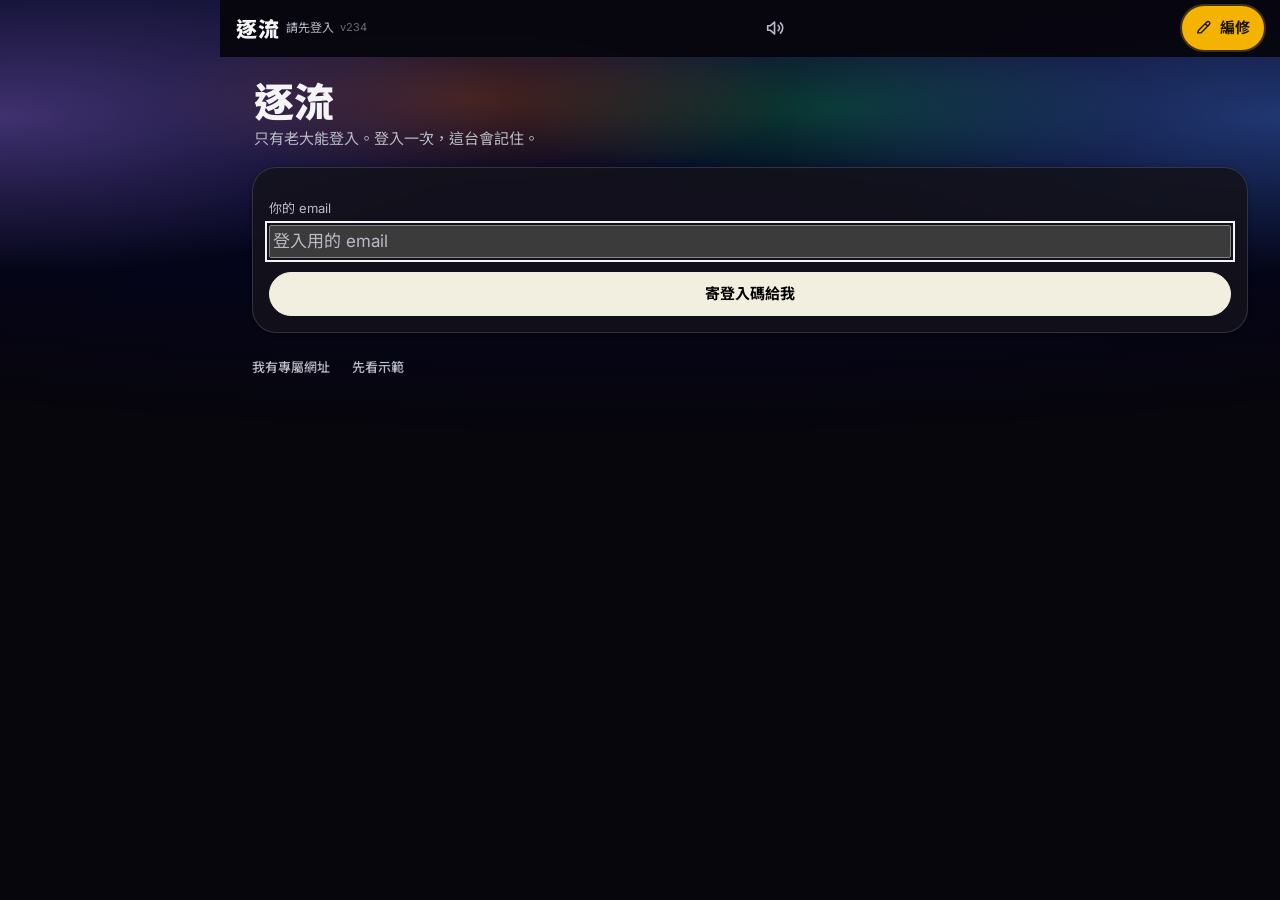
==== current/index.html @ e095ae23 "逐流 v234：「安排」鈕改成跟今日／明日切換同樣式（淡底、同高、時鐘圖示）" ====
<!doctype html>
<html lang="zh-Hant" data-layout="2" data-skin="6" data-tab="today">
<head>
<meta charset="utf-8">
<meta name="viewport" content="width=device-width, initial-scale=1, viewport-fit=cover">
<title>逐流 Current</title>
<meta name="description" content="老大的總控台：等你拍板的事、案子、機會、錢、生活">
<meta name="robots" content="noindex,nofollow">
<meta name="referrer" content="no-referrer">
<meta name="theme-color" content="#07060d">
<meta name="color-scheme" content="dark">
<meta name="apple-mobile-web-app-capable" content="yes">
<meta name="mobile-web-app-capable" content="yes">
<meta name="apple-mobile-web-app-title" content="逐流">
<meta name="apple-mobile-web-app-status-bar-style" content="black">
<script src="js/demo.js?v234"></script>
<link rel="manifest" href="manifest.webmanifest">
<link rel="icon" type="image/svg+xml" href="icons/icon.svg?v=20261124d">
<link rel="apple-touch-icon" href="icons/apple-touch-icon.png?v=20261124d">
<link rel="stylesheet" href="css/app.css?v234">
<link rel="preconnect" href="https://fonts.googleapis.com">
<link rel="preconnect" href="https://fonts.gstatic.com" crossorigin>
<link rel="stylesheet" id="fontlink" href="https://fonts.googleapis.com/css2?family=Barlow+Condensed:wght@800&family=Inter:wght@400;500;600&family=Noto+Sans+TC:wght@400;500;700;900&display=swap">
</head>
<body>
<div class="app" id="app">
  <div class="field" aria-hidden="true"><i></i></div>
  <header class="top" id="top">
    <div class="brand"><b>逐流</b><small id="stamp">讀取中</small></div>
    <button class="hav" id="hav" data-act="havtalk" data-id="daqi|" aria-label="跟大器說話"><span class="bm bf" data-b="daqi" aria-hidden="true"></span><span class="dot" hidden></span></button>
  </header>
  <div id="offline" class="offline" role="status" hidden><b aria-hidden="true">▲</b><span>離線中。</span></div>
  <main>
    <div id="view"></div>
    <section class="page" id="page" role="dialog" aria-modal="true" aria-label="詳情頁" hidden></section>
    <div class="scrim" id="scrim" data-act="close" hidden></div>
    <section class="sheet" id="sheet" role="dialog" aria-modal="true" aria-labelledby="sTitle" hidden></section>
    <div class="toast" id="toast" role="status" aria-live="polite"><span id="toastMsg"></span><button id="toastUndo" data-act="undo">復原</button></div>
    <div class="cscrim" id="cscrim" data-act="chatclose" hidden></div>
    <section class="chat" id="chat" role="dialog" aria-modal="true" aria-labelledby="cTitle" hidden></section>
    <button class="chead" id="chead" data-act="chathead" aria-label="跟大器說"></button>
  </main>
  <div class="dock" id="dock" hidden></div>
  <nav class="tabs" aria-label="主要分頁"><div class="tabs-in" id="tabs"></div></nav>
</div>

<script defer src="js/bot_face.js?v234"></script>
<script defer src="js/bot_voice.js?v234"></script>
<script defer src="js/app.js?v234"></script>
</body>
</html>
---- current/css/app.css ----
/* 逐流 Current v35 樣式：設計正本 逐流_App設計v3.html 的樣式原樣搬過來（含原型用的 .proto 樣式，正式版沒有那個元素，不影響），檔尾是 v35 補充。 */

/* 逐流 App 設計 v3：單檔原型。主角是版面 2 四個房間 × 外觀 6 暮光色塊（暮光＋遊樂色塊融合）；保留版面 1 與外觀 1、4 供對照，其餘 v2 樣式留著但不開放切換。孵化中資產，只做設計，不是正式程式。 */
*{box-sizing:border-box;margin:0}
:root{
  --zh:"Noto Sans TC","Microsoft JhengHei","Heiti TC",sans-serif;
  --zs:"Noto Serif TC","Songti TC","PMingLiU",serif;
  --e-std:cubic-bezier(.4,0,.2,1);--e-in:cubic-bezier(.16,1,.3,1);--e-out:cubic-bezier(.4,0,1,1);
  --tabh:64px;--dock:0px;--bw:1px;--blur:0px;
}
/* ========== 外觀 1 暮光（深色，光只在場景裡） ========== */
html[data-skin="1"]{color-scheme:dark;--bg:#000;--sf:rgba(15,15,16,.78);--sf2:#1c1c20;--solid:#0f0f10;--ink:#ecedf0;--ink2:#a3a6ad;--line:rgba(255,255,255,.13);--line2:rgba(255,255,255,.3);
  --pri:#fff;--pri-ink:#000;--urg:#ffb59e;--urg-bg:#4a2016;--urg-ink:#ffd2c4;--ok:#8fd9b0;--acc:#4da6ff;
  --band:#1d1830;--band-ink:#fff;--band-btn:#fff;--band-btn-ink:#000;--b2:#17171a;--b2-ink:#ecedf0;
  --r:24px;--rb:999px;--rs:8px;--shadow:0 1px 4px rgba(0,0,0,.25),0 4px 59px rgba(0,0,0,.1);--bar:rgba(0,0,0,.72);--blur:16px;
  --fb:"Inter",var(--zh);--fd:"Inter",var(--zh);--wd:600;--fn:"Inter",var(--zh);--ls:-.03em}
/* ========== 外觀 2 奶油紙（方角、細線、無陰影） ========== */
html[data-skin="2"]{color-scheme:light dark;--bg:#fffaec;--sf:#fffaec;--sf2:#fff3cc;--solid:#fffaec;--ink:#290a08;--ink2:#6b5850;--line:#d5ccc0;--line2:#290a08;
  --pri:#290a08;--pri-ink:#fffaec;--urg:#810c00;--urg-bg:#810c00;--urg-ink:#fffaec;--ok:#5a5403;--acc:#810c00;
  --band:#810c00;--band-ink:#fffaec;--band-btn:#fffaec;--band-btn-ink:#810c00;--b2:#6b6503;--b2-ink:#fffaec;
  --r:0px;--rb:0px;--rs:0px;--shadow:none;--bar:rgba(255,250,236,.94);
  --fb:"DM Sans",var(--zh);--fd:"EB Garamond",var(--zs);--wd:400;--fn:"EB Garamond",var(--zs);--ls:0}
/* ========== 外觀 3 單色工具（白底黑字，一層邊影） ========== */
html[data-skin="3"]{color-scheme:light dark;--bg:#fff;--sf:#fff;--sf2:#f5f5f5;--solid:#fff;--ink:#0a0a0a;--ink2:#5e5e5e;--line:#e5e5e5;--line2:#a3a3a3;
  --pri:#171717;--pri-ink:#fff;--urg:#c81e1e;--urg-bg:#fee2e2;--urg-ink:#991b1b;--ok:#15803d;--acc:#171717;
  --band:#171717;--band-ink:#fff;--band-btn:#fff;--band-btn-ink:#171717;--b2:#f5f5f5;--b2-ink:#0a0a0a;
  --r:24px;--rb:26px;--rs:10px;--shadow:0 0 0 1px rgba(23,23,23,.05),0 1px 3px rgba(0,0,0,.1),0 1px 2px -1px rgba(0,0,0,.1);--bar:rgba(255,255,255,.92);
  --fb:"Geist",var(--zh);--fd:"Geist",var(--zh);--wd:600;--fn:"Geist",var(--zh);--ls:-.05em}
/* ========== 外觀 4 遊樂色塊（每個 Bot 一個顏色世界） ========== */
html[data-skin="4"]{color-scheme:light dark;--bg:#f3efe0;--sf:#fffdf5;--sf2:#fff2b7;--solid:#f3efe0;--ink:#000;--ink2:#474337;--line:rgba(0,0,0,.16);--line2:#000;
  --pri:#000;--pri-ink:#f3efe0;--urg:#000;--urg-bg:#000;--urg-ink:#ff6700;--ok:#000;--acc:#000;
  --band:#a37aff;--band-ink:#000;--band-btn:#000;--band-btn-ink:#fff;--b2:#ff6700;--b2-ink:#000;
  --r:24px;--rb:48px;--rs:10px;--shadow:none;--bar:rgba(243,239,224,.94);
  --fb:"Nunito Sans",var(--zh);--fd:"Barlow Condensed",var(--zh);--wd:900;--fn:"Barlow Condensed",var(--zh);--ls:0}
/* ========== 外觀 5 藍墨印刷（暖紙配單一電藍） ========== */
html[data-skin="5"]{color-scheme:light dark;--bg:#f8f7ef;--sf:#f8f7ef;--sf2:#e9e8e0;--solid:#f8f7ef;--ink:#0f4fcf;--ink2:#0f4fcf;--line:#1664eb;--line2:#1664eb;
  --pri:#1664eb;--pri-ink:#fdf9f9;--urg:#0f4fcf;--urg-bg:#1664eb;--urg-ink:#fdf9f9;--ok:#0f4fcf;--acc:#0f4fcf;
  --band:#1664eb;--band-ink:#fdf9f9;--band-btn:#fdf9f9;--band-btn-ink:#0f4fcf;--b2:#e9e8e0;--b2-ink:#0f4fcf;
  --r:0px;--rb:0px;--rs:0px;--shadow:none;--bar:rgba(248,247,239,.95);
  --fb:var(--zh);--fd:var(--zh);--wd:400;--fn:"Libre Caslon Display",var(--zs);--ls:0}
/* 各 Bot 的標記色：只有外觀 4 用顏色，其他靠字（器、集、塔、朋） */
html{--c-daqi:var(--sf2);--i-daqi:var(--ink);--c-jiji:var(--sf2);--i-jiji:var(--ink);--c-tata:var(--sf2);--i-tata:var(--ink);--c-peng:var(--sf2);--i-peng:var(--ink)}
html[data-skin="4"]{--c-daqi:#a37aff;--i-daqi:#000;--c-jiji:#2668fd;--i-jiji:#fff;--c-tata:#ff6700;--i-tata:#000;--c-peng:#00b351;--i-peng:#000}
html[data-skin="1"]{--c-daqi:#2a2a30;--c-jiji:#2a2a30;--c-tata:#2a2a30;--c-peng:#2a2a30}
@media (prefers-color-scheme:dark){
  html[data-skin="2"]{--bg:#1c0d0a;--sf:#1c0d0a;--sf2:#2e1712;--solid:#1c0d0a;--ink:#fffaec;--ink2:#cdbcac;--line:#4d3028;--line2:#fffaec;--pri:#fffaec;--pri-ink:#290a08;--urg:#ffb4a3;--urg-bg:#ffb4a3;--urg-ink:#290a08;--ok:#d6cf6a;--acc:#ffb4a3;--band:#810c00;--band-ink:#fffaec;--b2:#57520a;--b2-ink:#fffaec;--bar:rgba(28,13,10,.94)}
  html[data-skin="3"]{--bg:#0a0a0a;--sf:#141414;--sf2:#1f1f1f;--solid:#141414;--ink:#fafafa;--ink2:#a8a8a8;--line:#2a2a2a;--line2:#5c5c5c;--pri:#fafafa;--pri-ink:#0a0a0a;--urg:#f87171;--urg-bg:#450a0a;--urg-ink:#fecaca;--ok:#4ade80;--acc:#fafafa;--band:#fafafa;--band-ink:#0a0a0a;--band-btn:#0a0a0a;--band-btn-ink:#fafafa;--b2:#1f1f1f;--b2-ink:#fafafa;--shadow:0 0 0 1px rgba(255,255,255,.08);--bar:rgba(10,10,10,.9)}
  html[data-skin="4"]{--bg:#121210;--sf:#1e1d19;--sf2:#2c2a22;--solid:#121210;--ink:#f3efe0;--ink2:#bdb8a6;--line:rgba(243,239,224,.2);--line2:#f3efe0;--pri:#f3efe0;--pri-ink:#000;--urg:#ff6700;--urg-bg:#ff6700;--urg-ink:#000;--ok:#f3efe0;--acc:#f3efe0;--bar:rgba(18,18,16,.94)}
  html[data-skin="5"]{--bg:#1e1e1e;--sf:#1e1e1e;--sf2:#2b2b2b;--solid:#1e1e1e;--ink:#e2e2df;--ink2:#c2c2be;--line:#8fb2ff;--line2:#8fb2ff;--pri:#a9c4ff;--pri-ink:#101010;--urg:#a9c4ff;--urg-bg:#a9c4ff;--urg-ink:#101010;--ok:#e2e2df;--acc:#a9c4ff;--band:#a9c4ff;--band-ink:#101010;--band-btn:#101010;--band-btn-ink:#e2e2df;--b2:#2b2b2b;--b2-ink:#e2e2df;--bar:rgba(30,30,30,.95)}
}
html{background:var(--bg);-webkit-text-size-adjust:100%}
body{background:var(--bg);color:var(--ink);font:400 15px/1.6 var(--fb);min-height:100vh;overflow-x:hidden}
html[data-skin="5"] body{font-size:16.5px;line-height:1.55}
button,input,textarea{font:inherit;color:inherit}
button{cursor:pointer;background:none;border:0;padding:0;text-align:inherit;-webkit-tap-highlight-color:transparent}
:focus-visible{outline:2px solid var(--ink);outline-offset:2px}
[hidden]{display:none!important}
.vh{position:absolute;left:-9999px;width:1px;height:1px;overflow:hidden}
.sx{font-style:normal}html[data-skin="5"] .sx{font-family:var(--zs);font-weight:700}

/* ---------- 原型專用切換列（不屬於設計） ---------- */
.proto{background:#111;color:#f5f5f5;font:400 13px/1.4 var(--zh);position:relative;z-index:70}
.proto-toggle{width:100%;min-height:44px;padding:6px 16px;display:flex;gap:8px;align-items:center;justify-content:space-between;color:#f5f5f5}
.proto-toggle span span{color:#cfcfcf}
.proto-panel{padding:4px 16px 14px;display:grid;gap:10px;max-width:980px;margin:0 auto}
.proto-row{display:flex;flex-wrap:wrap;gap:6px;align-items:center}
.proto-row>span{width:44px;color:#cfcfcf}
.proto-row button{min-height:44px;min-width:44px;padding:0 12px;border:1px solid #6b6b6b;border-radius:10px;color:#f5f5f5}
.proto-row button[aria-pressed=true]{background:#f5f5f5;color:#111;border-color:#f5f5f5;font-weight:700}
.proto-note{color:#cfcfcf;font-size:12px}

/* ---------- 外殼 ---------- */
.app{position:relative;min-height:100vh;padding-bottom:calc(var(--tabh) + var(--dock) + 28px + env(safe-area-inset-bottom));isolation:isolate}
html[data-layout="1"]{--dock:60px}
/* 暮光的光場：換區時移動一次，不循環 */
.field{position:fixed;inset:0;z-index:-1;pointer-events:none;overflow:hidden;display:none;opacity:.42;transition:opacity 1.2s ease-in-out}
html[data-skin="1"] .field{display:block}
html[data-skin="1"][data-tab=today] .field{opacity:1}
.field i{position:absolute;left:-40vmax;top:-30vmax;width:180vmax;height:110vmax;background:radial-gradient(closest-side,#c386ab 0,#855a92 14%,#543c7b 32%,#29285e 54%,#00052e 78%,transparent 100%);transition:transform 1.2s ease-in-out}
html[data-tab=today] .field i{transform:translate(0,-34vmax)}
html[data-tab=proj] .field i{transform:translate(-36vmax,-48vmax)}
html[data-tab=opp] .field i{transform:translate(30vmax,-52vmax)}
html[data-tab=money] .field i{transform:translate(-20vmax,60vmax)}
html[data-tab=life] .field i{transform:translate(34vmax,56vmax)}
html[data-tab=daqi] .field i{transform:translate(0,64vmax)}

.top{position:sticky;top:0;z-index:20;display:flex;align-items:center;justify-content:space-between;gap:12px;min-height:56px;padding:6px 16px;background:var(--bar);backdrop-filter:blur(16px);-webkit-backdrop-filter:blur(16px);border-bottom:1px solid var(--line)}
html[data-skin="1"] .top,html[data-skin="3"] .top,html[data-skin="4"] .top{border-bottom-color:transparent}
.brand{display:flex;align-items:center;gap:10px;min-height:44px}
.brand b{font:var(--wd) 20px/1 var(--fd);letter-spacing:.04em}
html[data-skin="2"] .brand b{font-size:24px}
html[data-skin="4"] .brand b{font-family:var(--zh);font-size:22px}
.brand small{color:var(--ink2);font-size:12px}
.talkbtn{min-height:44px;padding:0 14px 0 6px;display:none;align-items:center;gap:8px;border:1px solid var(--line2);border-radius:var(--rb);font-weight:500;background:var(--solid)}
html[data-layout="2"] .talkbtn{display:inline-flex}
html[data-skin="2"] .talkbtn,html[data-skin="5"] .talkbtn{padding-left:12px}
.offline{margin:8px 16px 0;padding:10px 14px;border-radius:var(--rs);background:var(--urg-bg);color:var(--urg-ink);font-size:14px;display:flex;gap:8px;max-width:688px}
main{display:block;max-width:720px;margin:0 auto;padding:4px 16px 24px}

/* ---------- 共用元件 ---------- */
.bm{flex:none;width:32px;height:32px;border-radius:50%;display:inline-grid;place-items:center;font:700 14px/1 var(--zh);border:1px solid var(--line2)}
html[data-skin="2"] .bm,html[data-skin="5"] .bm{border-radius:0}
html[data-skin="4"] .bm{border:0}html[data-skin="3"] .bm{border-color:var(--line);border-radius:10px}
.bm[data-b=daqi]{background:var(--c-daqi);color:var(--i-daqi)}.bm[data-b=jiji]{background:var(--c-jiji);color:var(--i-jiji)}
.bm[data-b=tata]{background:var(--c-tata);color:var(--i-tata)}.bm[data-b=peng]{background:var(--c-peng);color:var(--i-peng)}
.lbl{font-size:12px;color:var(--ink2);letter-spacing:.02em}
html[data-skin="2"] .lbl,html[data-skin="2"] .sh h2{text-transform:uppercase;letter-spacing:.2em;font-size:11px}
.num{font-family:var(--fn);font-variant-numeric:tabular-nums}
.sec{margin-top:28px}
.sh{display:flex;align-items:center;gap:8px;min-height:44px;margin-bottom:6px}
.sh h2{font:700 14px/1.3 var(--fb);letter-spacing:.04em;flex:1;min-width:0}
.sh h2 small{font-weight:400;color:var(--ink2);margin-left:6px;letter-spacing:0;text-transform:none}
html[data-skin="5"] .sh{border-top:2px solid var(--line);padding-top:4px}html[data-skin="5"] .sh h2{font-weight:700;font-size:16px}
.stack{display:grid;gap:12px}
.card{position:relative;background:var(--sf);border:var(--bw) solid var(--line);border-radius:var(--r);box-shadow:var(--shadow);padding:16px;min-width:0;backdrop-filter:blur(var(--blur));-webkit-backdrop-filter:blur(var(--blur))}
html[data-skin="2"] .card,html[data-skin="5"] .card{border-width:1px 0 0;padding:16px 0 18px;background:transparent}
html[data-skin="2"] .stack,html[data-skin="5"] .stack{gap:0}
html[data-skin="4"] .card{border:0}html[data-skin="3"] .card{border:0}
.card h3{font:700 17px/1.4 var(--fb);overflow-wrap:anywhere}
html[data-skin="2"] .card h3{font:400 22px/1.3 var(--fd)}
html[data-skin="5"] .card h3{font-weight:400;font-size:19px}
.card p{color:var(--ink2);margin-top:4px;overflow-wrap:anywhere}
.meta{display:flex;flex-wrap:wrap;gap:6px;align-items:center;margin-bottom:8px}
.chip{display:inline-flex;align-items:center;gap:4px;min-height:24px;padding:1px 9px;border-radius:999px;font-size:12px;background:var(--sf2);color:var(--ink);white-space:nowrap}
html[data-skin="2"] .chip,html[data-skin="5"] .chip{border-radius:0;border:1px solid var(--line2);background:transparent}
html[data-skin="4"] .chip{border-radius:5px;font-weight:700}
.chip.urg{background:var(--urg-bg);color:var(--urg-ink);font-weight:700;border-color:transparent}
html[data-skin="2"] .chip.urg,html[data-skin="5"] .chip.urg{background:var(--urg-bg);border-color:var(--urg-bg)}
.note{font-size:13px;color:var(--ink2);margin-top:8px}
.btns{display:flex;flex-wrap:wrap;gap:8px;margin-top:14px;align-items:center}
.btn{min-height:44px;min-width:44px;padding:8px 16px;border-radius:var(--rb);border:1px solid var(--line2);font-weight:500;display:inline-flex;align-items:center;justify-content:center;gap:6px;text-align:center;background:transparent;color:var(--ink);transition:transform .12s var(--e-std),background-color .15s var(--e-std),opacity .15s var(--e-std)}
.btn:active,.tab:active,.rowb:active,.room:active,.stat:active{transform:scale(.97)}
html[data-skin="2"] .btn:active,html[data-skin="5"] .btn:active{transform:none;opacity:.7}
.btn.pri{background:var(--pri);color:var(--pri-ink);border-color:var(--pri);font-weight:700}
.btn.ghost{border-color:transparent;color:var(--ink2);padding-left:8px;padding-right:8px;text-decoration:underline;text-underline-offset:4px}
.btn.wide{width:100%}
.btn.big{width:100%;min-height:58px;font-size:16px;flex-direction:column;gap:0;line-height:1.3}
.btn.big small{font-weight:400;font-size:12px}
html[data-skin="2"] .btn.pri:not(.big)::after,html[data-skin="2"] .btn.big span::after{content:" →";font-weight:400}
html[data-skin="2"] .btn{min-height:52px}
.btn[disabled]{opacity:.45;cursor:default}
.bar{height:6px;border-radius:99px;background:var(--sf2);overflow:hidden;margin-top:10px}
html[data-skin="2"] .bar,html[data-skin="5"] .bar{border-radius:0;height:4px;background:var(--line)}html[data-skin="5"] .bar{background:var(--sf2)}
html[data-skin="4"] .bar{height:10px;background:var(--line)}
.bar i{display:block;height:100%;background:var(--ink);transform-origin:left;border-radius:inherit}
.bar.over i{background:var(--urg)}
.steps{display:flex;gap:4px;margin-top:12px}
.steps i{flex:1;height:5px;border-radius:99px;background:var(--line)}
.steps i.d{background:var(--ink)}.steps i.c{background:var(--ink);opacity:.5}
html[data-skin="2"] .steps i,html[data-skin="5"] .steps i{border-radius:0}
textarea,input[type=text],input[type=date],input[type=number]{width:100%;min-height:48px;padding:10px 12px;border-radius:var(--rs);border:1px solid var(--line2);background:var(--sf2);color:var(--ink)}
::placeholder{color:var(--ink2);opacity:1}
label.f{display:grid;gap:6px;margin-top:14px;font-size:13px;color:var(--ink2)}
.err{color:var(--urg);font-size:13px;font-weight:700;margin-top:6px}

/* 列（清單、河、收合標題共用） */
.rows{background:var(--sf);border:var(--bw) solid var(--line);border-radius:var(--r);box-shadow:var(--shadow);overflow:hidden;backdrop-filter:blur(var(--blur));-webkit-backdrop-filter:blur(var(--blur))}
html[data-skin="2"] .rows,html[data-skin="5"] .rows{border-width:1px 0;background:transparent}
html[data-skin="3"] .rows,html[data-skin="4"] .rows{border:0}
.rowi{border-top:1px solid var(--line)}.rowi:first-child{border-top:0}
.rowb{display:flex;gap:12px;align-items:center;width:100%;min-height:60px;padding:10px 14px}
html[data-skin="2"] .rowb,html[data-skin="5"] .rowb{padding:10px 0}
.rowb>.tx{flex:1;min-width:0;line-height:1.4}
.rowb .tx b{display:block;font-weight:700;overflow:hidden;text-overflow:ellipsis;white-space:nowrap}
html[data-skin="5"] .rowb .tx b{font-weight:400}
.rowb .tx small{display:block;color:var(--ink2);font-size:12.5px;overflow:hidden;text-overflow:ellipsis;white-space:nowrap}
.rowb .rt{flex:none;display:flex;align-items:center;gap:6px;color:var(--ink2)}
.rowx{padding:0 14px 16px}html[data-skin="2"] .rowx,html[data-skin="5"] .rowx{padding:0 0 16px}
.chev{color:var(--ink2);font-size:18px;line-height:1}
.more{min-height:44px;padding:0 4px;color:var(--ink2);font-size:13px;white-space:nowrap;display:inline-flex;align-items:center;gap:2px;text-decoration:underline;text-underline-offset:4px}

/* 區域標頭：這一區誰負責、怎麼叫它 */
.zh{padding:14px 2px 2px}
.zh h1{font:var(--wd) 32px/1.15 var(--fd);letter-spacing:var(--ls)}
html[data-skin="2"] .zh h1{font-size:44px;font-weight:300}
html[data-skin="4"] .zh h1{font:900 44px/1 var(--zh)}
html[data-skin="5"] .zh h1{font-size:34px}
.zh .sum{color:var(--ink2);margin-top:6px}
html[data-skin="4"] .zh{background:var(--zc);color:var(--zi);border-radius:24px;padding:22px 16px 14px;margin-top:10px;transition:background-color 1s ease-in-out}
html[data-skin="4"] .zh .sum,html[data-skin="4"] .zh .owner small{color:var(--zi)}
.zh[data-z=proj],.zh[data-z=daqi]{--zc:var(--c-daqi);--zi:var(--i-daqi)}.zh[data-z=opp]{--zc:var(--c-jiji);--zi:var(--i-jiji)}
.zh[data-z=money]{--zc:var(--c-tata);--zi:var(--i-tata)}.zh[data-z=life]{--zc:var(--c-peng);--zi:var(--i-peng)}
.owner{margin-top:12px;width:100%;min-height:56px;display:flex;align-items:center;gap:10px;padding:8px 12px;border-radius:var(--r);border:1px dashed var(--line2);background:transparent}
html[data-skin="4"] .owner{border:2px solid var(--zi);border-radius:16px}html[data-skin="4"] .owner .bm{background:var(--zi);color:var(--zc)}html[data-skin="4"] .owner .chev{color:var(--zi)}
html[data-skin="3"] .owner{border-radius:16px;border-style:solid;border-color:var(--line)}
.owner>.tx{flex:1;min-width:0;line-height:1.35}
.owner small{display:block;color:var(--ink2);font-size:12px}
.seg{display:flex;gap:8px;overflow-x:auto;padding:12px 16px 4px;margin:0 -16px;scrollbar-width:none;-webkit-overflow-scrolling:touch;-webkit-mask-image:linear-gradient(90deg,#000 88%,transparent);mask-image:linear-gradient(90deg,#000 88%,transparent)}
.seg::-webkit-scrollbar{display:none}
.seg button{flex:none;min-height:44px;padding:0 14px;border-radius:var(--rb);border:1px solid var(--line2);color:var(--ink);white-space:nowrap}
html[data-skin="3"] .seg button{border-color:var(--line);border-radius:10px}
.seg button[aria-pressed=true]{background:var(--pri);color:var(--pri-ink);border-color:var(--pri);font-weight:700}
.seg button:last-child{margin-right:28px}

/* 今天：晨報主視覺 */
.hero{padding:22px 2px 4px}
.hero .date{font-size:13px;color:var(--ink2);letter-spacing:.06em}
html[data-skin="2"] .hero .date{text-transform:uppercase;letter-spacing:.24em;font-size:11px}
.hero h1{font:var(--wd) 34px/1.2 var(--fd);letter-spacing:var(--ls);margin-top:6px}
.hero .say{font:400 19px/1.6 var(--fb);margin-top:8px;color:var(--ink2)}
.hero .say b{color:var(--ink);font-weight:600}
html[data-skin="1"] .hero{padding-top:34px}html[data-skin="1"] .hero .date,html[data-skin="1"] .hero .say{color:#d6d7de}html[data-skin="1"] .hero .say b{color:#fff}
html[data-skin="2"] .hero h1{font-size:46px;font-weight:300;line-height:1.1}html[data-skin="2"] .hero .say{font:300 21px/1.55 var(--zs)}html[data-skin="2"] .hero .say b{font-weight:700}
html[data-skin="3"] .hero h1{font-size:38px}
html[data-skin="4"] .hero{background:var(--c-daqi);color:var(--i-daqi);border-radius:24px;padding:22px 16px 16px;margin-top:10px}
html[data-skin="4"] .hero h1{font:900 46px/1 var(--zh)}html[data-skin="4"] .hero .date,html[data-skin="4"] .hero .say,html[data-skin="4"] .hero .say b{color:#000}html[data-skin="4"] .hero .say b{font-weight:900}
html[data-skin="5"] .hero h1{font-size:34px}html[data-skin="5"] .hero .say{font-size:20px}
.stats{display:grid;grid-template-columns:repeat(3,1fr);gap:8px;margin-top:18px}
.stat{min-height:68px;padding:8px 10px;border-radius:calc(var(--r)*.66);background:var(--sf);border:var(--bw) solid var(--line);box-shadow:var(--shadow);display:grid;align-content:center;gap:2px;backdrop-filter:blur(var(--blur));-webkit-backdrop-filter:blur(var(--blur))}
html[data-skin="2"] .stat,html[data-skin="5"] .stat{border-width:1px 0;background:transparent;padding:8px 0}
html[data-skin="3"] .stat{border:0}
html[data-skin="4"] .stat{border:0;background:#000;color:#fff;border-radius:16px}html[data-skin="4"] .stat span{color:#fff}
.stat b{font:var(--wd) 24px/1.1 var(--fn);font-variant-numeric:tabular-nums}
html[data-skin="2"] .stat b,html[data-skin="5"] .stat b{font-size:30px;font-weight:400}html[data-skin="4"] .stat b{font-size:32px}
.stat span{font-size:12px;color:var(--ink2)}
.stat.urg b{color:var(--urg)}html[data-skin="4"] .stat.urg b{color:#ff6700}

/* 版面 1：長流裡的區段摘要、底部「跟大器說」 */
.kline{display:flex;align-items:baseline;gap:10px;flex-wrap:wrap}
.kline b{font:var(--wd) 28px/1.2 var(--fn);font-variant-numeric:tabular-nums;white-space:nowrap}
.kline span{color:var(--ink2);font-size:13px}
.dock{position:fixed;left:0;right:0;bottom:calc(var(--tabh) + env(safe-area-inset-bottom));z-index:29;padding:8px 12px;background:var(--bar);backdrop-filter:blur(16px);-webkit-backdrop-filter:blur(16px);border-top:1px solid var(--line);display:none}
html[data-layout="1"] .dock{display:block}
.dock button{width:100%;max-width:688px;margin:0 auto;min-height:44px;display:flex;align-items:center;gap:10px;padding:4px 14px 4px 6px;border-radius:var(--rb);border:1px solid var(--line2);background:var(--sf2);color:var(--ink)}
html[data-skin="2"] .dock button,html[data-skin="5"] .dock button{padding-left:12px}

/* 版面 2：拍板帶與房間牆 */
.band{background:var(--band);color:var(--band-ink);border-radius:var(--r);padding:18px 16px;margin-top:14px}
html[data-skin="1"] .band{border:1px solid rgba(195,134,171,.5);background:linear-gradient(160deg,#2b2248,#17131f)}
html[data-skin="2"] .band,html[data-skin="5"] .band{margin-left:-16px;margin-right:-16px;padding:22px 16px}
.band .lbl,.band p{color:var(--band-ink)}
.band h2{font:var(--wd) 22px/1.35 var(--fd);margin-top:6px;overflow-wrap:anywhere}
html[data-skin="2"] .band h2{font-size:26px;font-weight:400}html[data-skin="4"] .band h2{font:900 22px/1.35 var(--zh)}
.band .btn{color:var(--band-ink);border-color:var(--band-ink)}
.band .btn.pri{background:var(--band-btn);color:var(--band-btn-ink);border-color:var(--band-btn)}
.band .btn.ghost{border-color:transparent;color:var(--band-ink)}
.bandtop{display:flex;justify-content:space-between;align-items:center;gap:8px}
.wall{display:grid;grid-template-columns:1fr 1fr;gap:12px;margin-top:14px}
.room{display:flex;flex-direction:column;align-items:flex-start;gap:4px;min-height:168px;padding:14px;border-radius:var(--r);background:var(--sf);border:var(--bw) solid var(--line);box-shadow:var(--shadow);min-width:0;backdrop-filter:blur(var(--blur));-webkit-backdrop-filter:blur(var(--blur))}
html[data-skin="3"] .room{border:0}
html[data-skin="2"] .room,html[data-skin="5"] .room{border-color:var(--line2)}
html[data-skin="4"] .room{border:0;background:var(--zc);color:var(--zi)}
html[data-skin="4"] .room small,html[data-skin="4"] .room .rs{color:var(--zi)}html[data-skin="4"] .room .bm{background:var(--zi);color:var(--zc)}
.room[data-z=proj]{--zc:var(--c-daqi);--zi:var(--i-daqi)}.room[data-z=opp]{--zc:var(--c-jiji);--zi:var(--i-jiji)}
.room[data-z=money]{--zc:var(--c-tata);--zi:var(--i-tata)}.room[data-z=life]{--zc:var(--c-peng);--zi:var(--i-peng)}
.room .rh{display:flex;align-items:center;gap:8px;width:100%;font-weight:700}
.room .rh small{font-weight:400;color:var(--ink2);font-size:12px;margin-left:auto}
.room .rn{font:var(--wd) 40px/1.05 var(--fn);font-variant-numeric:tabular-nums;margin-top:8px;white-space:nowrap;letter-spacing:var(--ls)}
.room .rn.sm{font-size:28px;margin-top:14px}
html[data-skin="4"] .room .rn{font-size:54px}html[data-skin="4"] .room .rn.sm{font-size:36px}
.room .rs{font-size:13px;line-height:1.4}
.room small.rb{color:var(--ink2);font-size:12px;margin-top:auto;padding-top:6px}

/* 錢 */
.kband{background:var(--b2);color:var(--b2-ink);border-radius:var(--r);padding:18px 16px;margin-top:14px;box-shadow:var(--shadow);border:var(--bw) solid var(--line)}
html[data-skin="2"] .kband,html[data-skin="4"] .kband,html[data-skin="3"] .kband{border:0;box-shadow:none}
html[data-skin="2"] .kband{margin-left:-16px;margin-right:-16px}
html[data-skin="5"] .kband{border-width:2px 0}
.kband .lbl,.kband small{color:var(--b2-ink);font-size:12.5px}
.kband b{display:block;font:var(--wd) 40px/1.15 var(--fn);font-variant-numeric:tabular-nums;letter-spacing:var(--ls)}
.hs{display:flex;gap:10px;overflow-x:auto;margin:0 -16px;padding:2px 16px 6px;scrollbar-width:none;-webkit-mask-image:linear-gradient(90deg,#000 86%,transparent);mask-image:linear-gradient(90deg,#000 86%,transparent)}
.hs::-webkit-scrollbar{display:none}
.hs .card{flex:none;width:64%;max-width:260px}
html[data-skin="2"] .hs .card,html[data-skin="5"] .hs .card{border-width:1px;padding:14px}
.li{display:flex;gap:12px;align-items:center;justify-content:space-between}
.li>div:first-child{flex:1;min-width:0}
.amt{font:700 15px/1.3 var(--fn);font-variant-numeric:tabular-nums;white-space:nowrap}

/* 空、載入、失敗 */
.empty{text-align:center;padding:36px 16px!important}
.empty .big{font:var(--wd) 22px/1.4 var(--fd);color:var(--ink)}
.empty p{color:var(--ink2);margin:6px 0 16px}
.empty .btns{justify-content:center}
.sk{border-radius:var(--rs);background:var(--sf2);animation:pulse 1.2s ease-in-out infinite}
@keyframes pulse{50%{opacity:.5}}

/* 底部分頁 */
.tabs{position:fixed;left:0;right:0;bottom:0;z-index:30;height:calc(var(--tabh) + env(safe-area-inset-bottom));padding-bottom:env(safe-area-inset-bottom);background:var(--bar);backdrop-filter:blur(16px) saturate(1.2);-webkit-backdrop-filter:blur(16px) saturate(1.2);border-top:1px solid var(--line)}
.tabs-in{position:relative;display:grid;grid-template-columns:repeat(var(--tn,5),1fr);max-width:560px;height:var(--tabh);margin:0 auto}
.tabs .ind{position:absolute;top:0;left:0;width:calc(100%/var(--tn,5));height:3px;pointer-events:none;transition:transform .28s var(--e-in);display:grid;justify-items:center}
.tabs .ind::before{content:"";width:36px;height:100%;background:var(--ink);border-radius:0 0 3px 3px}
html[data-skin="4"] .tabs .ind{height:100%}html[data-skin="4"] .tabs .ind::before{width:calc(100% - 10px);height:calc(100% - 14px);margin-top:7px;border-radius:18px;background:var(--sf2)}
.tab{position:relative;display:grid;justify-items:center;align-content:center;gap:2px;min-height:44px;color:var(--ink2);font-size:11px}
.tab>svg{width:22px;height:22px;fill:none;stroke:currentColor;stroke-width:1.7;stroke-linecap:round;stroke-linejoin:round}
.tab .bm{width:26px;height:26px;font-size:12px}
.tab[aria-current=page]{color:var(--ink);font-weight:700}
.badge{position:absolute;top:6px;left:calc(50% + 7px);min-width:18px;height:18px;padding:0 5px;border-radius:9px;background:var(--urg-bg);color:var(--urg-ink);font:700 11px/18px var(--zh);text-align:center}
html[data-skin="1"] .badge{background:#ffb59e;color:#2a0d05}html[data-skin="3"] .badge{background:#c81e1e;color:#fff}

/* 推入的整頁、底部抽屜、提示條 */
.page{position:fixed;inset:0;z-index:40;background:var(--bg);overflow-y:auto;transform:translateX(100%);transition:transform .2s var(--e-out);-webkit-overflow-scrolling:touch}
.page.in{transform:none;transition:transform .28s var(--e-in)}
.page-in{max-width:720px;margin:0 auto;padding:0 16px 120px}
.phead{position:sticky;top:0;z-index:2;display:flex;align-items:center;gap:8px;min-height:56px;margin:0 -16px;padding:6px 8px;background:var(--bar);backdrop-filter:blur(16px);-webkit-backdrop-filter:blur(16px)}
.page h1.pt{font:var(--wd) 26px/1.3 var(--fd);margin-top:10px;overflow-wrap:anywhere;letter-spacing:var(--ls)}
.kv{margin-top:14px;border-top:1px solid var(--line)}
.kv div{display:flex;justify-content:space-between;gap:16px;padding:11px 0;border-bottom:1px solid var(--line)}
.kv dt{color:var(--ink2);flex:none}.kv dd{text-align:right;overflow-wrap:anywhere}
.h4{font:700 13px/1.2 var(--fb);color:var(--ink2);letter-spacing:.06em;margin:22px 0 8px}
.ul{padding-left:20px}.ul li{margin:4px 0}
.tl{list-style:none;padding:0}
.tl li{position:relative;padding:0 0 12px 24px;font-size:14px}
.tl li::before{content:"";position:absolute;left:4px;top:8px;width:8px;height:8px;border-radius:50%;background:var(--ink)}
.tl li::after{content:"";position:absolute;left:7.5px;top:20px;bottom:-4px;width:1px;background:var(--line2)}
.tl li:last-child::after{display:none}
.scrim{position:fixed;inset:0;z-index:49;background:rgba(0,0,0,.5);opacity:0;transition:opacity .2s var(--e-out)}
.scrim.in{opacity:1;transition:opacity .28s var(--e-std)}
.sheet{position:fixed;left:0;right:0;bottom:0;z-index:50;max-height:86vh;overflow-y:auto;background:var(--solid);border:1px solid var(--line);border-bottom:0;border-radius:max(var(--r),0px) max(var(--r),0px) 0 0;padding:8px 16px calc(22px + env(safe-area-inset-bottom));transform:translateY(105%);transition:transform .2s var(--e-out);max-width:640px;margin:0 auto}
html[data-skin="2"] .sheet,html[data-skin="5"] .sheet{border-top:2px solid var(--line2)}
.sheet.in{transform:none;transition:transform .3s var(--e-in)}
.sheet .grab{width:40px;height:4px;border-radius:9px;background:var(--line2);margin:4px auto 6px;opacity:.6}
.shead{display:flex;justify-content:space-between;align-items:flex-start;gap:8px}
.shead h2{font:var(--wd) 21px/1.35 var(--fd);padding-top:8px;overflow-wrap:anywhere;letter-spacing:var(--ls)}
html[data-skin="4"] .shead h2{font:900 21px/1.35 var(--zh)}html[data-skin="2"] .shead h2{font-size:25px}
.can{display:grid;gap:6px;margin-top:8px;font-size:14px}
.can div{display:flex;gap:10px}.can b{flex:none;width:48px}
.bubble{padding:10px 14px;border-radius:var(--rs);background:var(--sf2);margin-top:8px;overflow-wrap:anywhere}
.bubble small{display:block;color:var(--ink2);font-size:12px;margin-top:4px}
.toast{position:fixed;left:12px;right:12px;bottom:calc(var(--tabh) + var(--dock) + 14px + env(safe-area-inset-bottom));z-index:55;max-width:520px;margin:0 auto;display:flex;align-items:center;justify-content:space-between;gap:8px;min-height:52px;padding:4px 8px 4px 16px;border-radius:max(var(--rs),0px);background:var(--pri);color:var(--pri-ink);box-shadow:0 10px 30px rgba(0,0,0,.25);transform:translateY(16px);opacity:0;transition:transform .2s var(--e-out),opacity .2s var(--e-out);pointer-events:none}
.toast.in{transform:none;opacity:1;pointer-events:auto;transition:transform .26s var(--e-in),opacity .26s var(--e-in)}
.app.over .toast{bottom:auto;top:12px}
.toast button{min-height:44px;min-width:56px;padding:0 12px;font-weight:700;color:inherit;text-decoration:underline;text-underline-offset:3px}

/* 動態：只用來說明方向與給回饋 */
@keyframes rise{from{opacity:0;transform:translateY(12px)}}
@keyframes slideL{from{opacity:0;transform:translateX(24px)}}
@keyframes slideR{from{opacity:0;transform:translateX(-24px)}}
@keyframes zoomin{from{opacity:0;transform:scale(.88)}}
@keyframes zoomout{from{opacity:0;transform:scale(1.06)}}
@keyframes fade{from{opacity:0}}
@keyframes grow{from{transform:scaleX(0)}}
@keyframes leave{to{opacity:0;transform:translateX(-18px)}}
@media (prefers-reduced-motion:no-preference){
  .stg>*{animation:rise .28s var(--e-in) both}
  .stg>*:nth-child(2){animation-delay:35ms}.stg>*:nth-child(3){animation-delay:70ms}.stg>*:nth-child(4){animation-delay:105ms}.stg>*:nth-child(n+5){animation-delay:120ms}
  .goL{animation:slideL .26s var(--e-in) both}.goR{animation:slideR .26s var(--e-in) both}
  .zin{animation:zoomin .28s var(--e-in) both}.zout{animation:zoomout .26s var(--e-in) both}
  .fadein{animation:fade .2s var(--e-std) both}
  .stg .bar i{animation:grow .4s var(--e-in) both}
  .leaving{animation:leave .18s var(--e-out) both}
  .tick{animation:fade .2s var(--e-std) both}
}
@media (prefers-reduced-motion:reduce){
  *,*::before,*::after{animation:none!important;transition:none!important}
}

/* 桌機：左側導航、今天兩欄、抽屜改右側面板 */
@media (min-width:1000px){
  .app{padding-left:220px;padding-bottom:40px}
  html[data-layout="1"] .app{padding-bottom:110px}
  .tabs{left:0;right:auto;top:0;bottom:0;width:220px;height:auto;border-top:0;border-right:1px solid var(--line);padding:120px 12px 0}
  .tabs-in{grid-template-columns:1fr;height:auto;max-width:none;gap:4px}
  .tabs .ind{display:none}
  .tab{grid-template-columns:26px 1fr auto;justify-items:start;gap:12px;padding:0 14px;min-height:48px;font-size:15px;border-radius:min(var(--r),14px)}
  .tab[aria-current=page]{background:var(--sf2)}
  .badge{position:static}
  main{max-width:1080px;padding:8px 32px 24px}
  .cols{display:grid;grid-template-columns:minmax(0,1.2fr) minmax(0,1fr);gap:36px;align-items:start}
  .wall{grid-template-columns:repeat(4,1fr)}
  .grid2{grid-template-columns:1fr 1fr}
  .dock{left:220px}.toast{left:232px}.page{left:220px}
  .sheet{left:auto;right:0;top:0;bottom:0;max-height:none;width:440px;border-radius:0;border-width:0 0 0 1px;transform:translateX(105%);padding-top:20px}
  .sheet .grab{display:none}
  .offline{margin-left:32px}
}

/* ========== v3 新外觀 6 暮光色塊：底取暮光（深夜、光場、玻璃面板、銀字），顏色取遊樂色塊（每間房一個主色） ==========
   規則：房間色只給「這間房的身分與動作」（房間卡、標題列、Bot 頭像、叫它做事的膠囊鈕、房內主鈕）。
   提醒色只有一個：奶油白底黑字（拍板帶、急迫標籤、徽章），不和四個房間色撞。其他一律壓暗。 */
html[data-skin="6"]{color-scheme:dark;--bg:#07060d;--sf:rgba(20,19,28,.88);--sf2:#262531;--solid:#13121b;--ink:#f4f4f7;--ink2:#b9bbc6;--line:rgba(255,255,255,.14);--line2:rgba(255,255,255,.38);
  --alert:#f3efe0;--alert-ink:#000;--rc:#f3efe0;
  --pri:var(--rc);--pri-ink:#000;--urg:#f3efe0;--urg-bg:#f3efe0;--urg-ink:#000;--ok:#8fd9b0;--acc:#f3efe0;
  --band:#f3efe0;--band-ink:#000;--band-btn:#000;--band-btn-ink:#f3efe0;--b2:#1b1a25;--b2-ink:#f4f4f7;
  --r:24px;--rb:999px;--rs:10px;--shadow:0 1px 4px rgba(0,0,0,.3);--bar:rgba(7,6,13,.94);--blur:16px;
  --fb:"Inter",var(--zh);--fd:var(--zh);--wd:900;--fn:"Inter",var(--zh);--fx:"Barlow Condensed","Inter",var(--zh);--ls:0;
  --c-daqi:#a37aff;--i-daqi:#000;--c-jiji:#4d86ff;--i-jiji:#000;--c-tata:#ff6700;--i-tata:#000;--c-peng:#00b351;--i-peng:#000}
html[data-skin="6"][data-tab=proj],html[data-skin="6"][data-tab=daqi]{--rc:var(--c-daqi)}
html[data-skin="6"][data-tab=opp]{--rc:var(--c-jiji)}
html[data-skin="6"][data-tab=money]{--rc:var(--c-tata)}
html[data-skin="6"][data-tab=life]{--rc:var(--c-peng)}
/* 光場：暮光的黃昏場在首頁；進房間時沉下去，換上該房間色的一層光，各動一次（0.4 秒），之後靜止 */
html[data-skin="6"] .field{display:block;opacity:1}
html[data-skin="6"][data-tab] .field i{transform:translate(0,-50vmax);opacity:.38;transition:transform .4s var(--e-std),opacity .4s var(--e-std)}
html[data-skin="6"][data-tab=today] .field i{transform:translate(0,-30vmax);opacity:1}
html[data-skin="6"][data-tab=today][data-calm] .field i{transform:translate(0,-40vmax);opacity:.7}
html[data-skin="6"] .field::after{content:"";position:absolute;inset:0;background:var(--rc);opacity:.3;-webkit-mask-image:radial-gradient(130% 46% at 50% 0,#000 0,transparent 72%);mask-image:radial-gradient(130% 46% at 50% 0,#000 0,transparent 72%);transition:opacity .4s var(--e-std),background-color .4s var(--e-std)}
html[data-skin="6"][data-tab=today] .field::after{opacity:0}
html[data-skin="6"] .top{border-bottom-color:transparent}
html[data-skin="6"] .brand b{font-size:21px}
html[data-skin="6"] .bm{border:0}
html[data-skin="6"] .card,html[data-skin="6"] .rows,html[data-skin="6"] .stat{border-color:var(--line)}
html[data-skin="6"] .chip{border-radius:6px}
html[data-skin="6"] .chip.urg{font-weight:700}
html[data-skin="6"] .bar i{background:#8d8f9c}
html[data-skin="6"] .bar.over i{background:var(--alert)}
html[data-skin="6"] .btn.warn{border-color:var(--alert);color:var(--alert)}
html[data-skin="6"] .btn[data-act=cmd]{background:var(--pri);color:#000;border-color:var(--pri);font-weight:700}
html[data-skin="6"] .hero{padding-top:34px}
html[data-skin="6"] .hero .date,html[data-skin="6"] .hero .say{color:#dcdde4}html[data-skin="6"] .hero .say b{color:#fff}
html[data-skin="6"] .stat b,html[data-skin="6"] .kline b,html[data-skin="6"] .kband b,html[data-skin="6"] .room .rn{font-family:var(--fx);font-weight:800}
html[data-skin="6"] .stat b{font-size:30px}html[data-skin="6"] .kline b{font-size:32px}html[data-skin="6"] .kband b{font-size:48px}
/* 拍板帶：整塊提醒色 */
html[data-skin="6"] .band{box-shadow:0 12px 40px rgba(0,0,0,.45)}
html[data-skin="6"] .band h2{font:900 22px/1.35 var(--zh)}
/* 房間卡：要你動手的整塊亮房間色；現在不用動手的壓暗，只留頭像與細邊的顏色 */
html[data-skin="6"] .room{border:0;background:var(--zc);color:#000;backdrop-filter:none;-webkit-backdrop-filter:none;box-shadow:none}
html[data-skin="6"] .room small,html[data-skin="6"] .room .rs,html[data-skin="6"] .room small.rb{color:#000}
html[data-skin="6"] .room .bm{background:#000;color:var(--zc)}
html[data-skin="6"] .room .rn{font-size:60px;line-height:1}html[data-skin="6"] .room .rn.sm{font-size:40px}
html[data-skin="6"] .room[data-hot="off"]{background:var(--sf);color:var(--ink);border:1px solid color-mix(in srgb,var(--zc) 55%,transparent);backdrop-filter:blur(16px);-webkit-backdrop-filter:blur(16px)}
html[data-skin="6"] .room[data-hot="off"] small,html[data-skin="6"] .room[data-hot="off"] small.rb{color:var(--ink2)}html[data-skin="6"] .room[data-hot="off"] .rs{color:var(--ink)}
html[data-skin="6"] .room[data-hot="off"] .bm{background:var(--zc);color:#000}
/* 房間內標題列：整塊房間色；「叫它做事」是黑底膠囊，字用房間色 */
html[data-skin="6"] .zh[data-z]:not([data-z=today]){background:var(--zc);color:#000;border-radius:24px;padding:22px 16px 14px;margin-top:10px}
html[data-skin="6"] .zh h1{font:900 40px/1.05 var(--zh)}
html[data-skin="6"] .zh[data-z]:not([data-z=today]) .sum{color:#000}
html[data-skin="6"] .owner{border:0;border-radius:999px;background:#000;color:var(--zc);padding:8px 16px 8px 10px}
html[data-skin="6"] .owner .bm{background:var(--zc);color:#000}
html[data-skin="6"] .owner small{color:#d3d5dd}html[data-skin="6"] .owner .chev{color:var(--zc)}
html[data-skin="6"] .owner:focus-visible{outline-color:#000}
/* 底部分頁：現在這間用房間色，其他壓暗 */
html[data-skin="6"] .tabs .ind::before{background:var(--rc)}
html[data-skin="6"] .tab:not([aria-current]) .bm{background:var(--sf2)}
html[data-skin="6"] .tab:not([aria-current]) .bm[data-b=daqi]{color:var(--c-daqi)}html[data-skin="6"] .tab:not([aria-current]) .bm[data-b=jiji]{color:var(--c-jiji)}
html[data-skin="6"] .tab:not([aria-current]) .bm[data-b=tata]{color:var(--c-tata)}html[data-skin="6"] .tab:not([aria-current]) .bm[data-b=peng]{color:var(--c-peng)}
html[data-skin="6"] .badge{background:var(--alert);color:#000}
/* 抽屜跟著是誰的事換主色 */
html[data-skin="6"] .sheet[data-b=daqi]{--pri:var(--c-daqi)}html[data-skin="6"] .sheet[data-b=jiji]{--pri:var(--c-jiji)}
html[data-skin="6"] .sheet[data-b=tata]{--pri:var(--c-tata)}html[data-skin="6"] .sheet[data-b=peng]{--pri:var(--c-peng)}
html[data-skin="6"] .shead h2{font:900 21px/1.35 var(--zh)}
/* 清單裡只有急的那張卡，主鈕才上房間色；其他卡的主鈕退成線框 */
html[data-skin="6"] article.card:not(:has(.chip.urg)) .btn.pri,html[data-skin="6"] article.card:not(:has(.chip.urg)) .btn[data-act=cmd]{background:transparent;color:var(--ink);border-color:var(--line2);font-weight:500}
/* 抽屜標題很長時，關閉鈕不被擠成直排（v2 也有這個問題，這裡一起修） */
.shead .btn{flex:none;white-space:nowrap}

/* ========== v3 追加：頭像 ==========
   大器：黑豹頭像（素材/大器頭像_256.jpg，內嵌）。Bot：照 Grok Bot 的頭像形狀畫（塔塔 blob 球、集集 square 圓角方、朋朋 blob 球），
   兩隻直立膠囊眼偏右上、沒有嘴；顏色用各自房間色。 */
.bm[data-b=daqi]{background-image:url([data-uri])!important;background-size:cover!important;background-position:center!important;background-color:#000;color:transparent!important;font-size:0!important;border-color:rgba(255,255,255,.35)!important;border-radius:50%!important;overflow:hidden}
html[data-skin="6"] .bm[data-b=daqi]{border:1.5px solid var(--c-daqi)!important}
html[data-skin="6"] .room:not([data-hot="off"]) .bm[data-b=daqi],html[data-skin="6"] .zh .bm[data-b=daqi]{border-color:#000!important}
.bm.av{background:none!important;border:0!important;border-radius:0!important;overflow:visible}
.bm.av svg{width:100%;height:100%;display:block}
.bm.av .bd{fill:var(--avc,currentColor)}.bm.av .ey{fill:var(--ave,#000)}.bm.av .hl{fill:#fff;opacity:.28}
.bm.av[data-b=jiji]{--avc:var(--c-jiji);--ave:var(--i-jiji,#000)}.bm.av[data-b=tata]{--avc:var(--c-tata);--ave:var(--i-tata,#000)}.bm.av[data-b=peng]{--avc:var(--c-peng);--ave:var(--i-peng,#000)}
html[data-skin="1"] .bm.av{--avc:#c4c5c9;--ave:#0f0f10}
html[data-skin="4"] .room .bm.av,html[data-skin="4"] .zh .bm.av{--avc:var(--zi);--ave:var(--zc)}
html[data-skin="6"] .room:not([data-hot="off"]) .bm.av{--avc:#000;--ave:var(--zc)}
html[data-skin="6"] .room .bm{width:40px;height:40px}
html[data-skin="6"] .owner .bm{width:36px;height:36px}
html[data-skin="6"] .tab .bm{width:28px;height:28px}
html[data-skin="6"] .tab:not([aria-current]) .bm{opacity:.72}
html[data-skin="6"] .talkbtn{border-color:var(--c-daqi)}
/* ========== v3 追加：光場呼應房間色 ==========
   總覽：四個房間色各一團光，疊在暮光的深藍夜上（左上橘紅、右上藍、中間偏左黃、中間偏右綠）。
   進房間：四色那層退掉，換上該房間色的一層光。各動一次 0.4 秒，之後靜止，不循環。 */
html[data-skin="6"] .field{background:#07060d}
html[data-skin="6"] .field i{left:0;top:0;width:100%;height:100%;background:
  radial-gradient(56% 24% at 0 17%,rgba(163,122,255,.62) 0,transparent 72%),
  radial-gradient(56% 24% at 100% 17%,rgba(77,134,255,.64) 0,transparent 72%),
  radial-gradient(34% 13% at 37% 15%,rgba(255,103,0,.4) 0,transparent 74%),
  radial-gradient(34% 13% at 65% 16%,rgba(0,179,81,.46) 0,transparent 74%),
  radial-gradient(140% 52% at 50% 0,#29285e 0,#00052e 52%,transparent 100%)}
html[data-skin="6"][data-tab] .field i{transform:translateY(-8%);opacity:0;transition:transform .4s var(--e-std),opacity .4s var(--e-std)}
html[data-skin="6"][data-tab=today] .field i{transform:none;opacity:1}
html[data-skin="6"][data-tab=today][data-calm] .field i{transform:translateY(-4%);opacity:.6}
html[data-skin="6"] .zh[data-z=today] .lbl{color:#f4f4f7}
html[data-skin="6"] .field::after{opacity:.34}
html[data-skin="6"][data-tab=today] .field::after{opacity:0}
/* 原型切換列會蓋住固定在頂端的整頁與桌機側欄：讓它們從切換列下緣開始（正式版沒有這一列，--ph 就是 0） */
.page{top:var(--ph,0px)}
.app.over .toast{top:calc(var(--ph,0px) + 12px)}
@media (min-width:1000px){.sheet{top:var(--ph,0px)}}

/* ========== v3 追加：會動的頭像（bot_face.js，2026-11-22；頭像修正版） ==========
   塔塔 sphere、集集 square、朋朋 tablet、大器 daqi（紫身體、黑眼、黑豹耳）。
   老大 2026-11-22：「如果他已經是色塊底的顏色，那他們頭像反黑沒關係，等到正常底色他們才顯露自己的頭像顏色」
   做法：整塊房間色的面宣告 --bf-tone:ink，faceSync 讀到就把頭像切成反黑（黑剪影、眼睛與耳內透出房間色）；
   其他底色（暮光深底、奶油白拍板卡、黑膠囊、抽屜）顯示自己的房間色。不再墊黑圓底。 */
html body .bm.bf[data-b]{background:none!important;border:0!important;border-radius:50%!important;overflow:visible;display:inline-block;line-height:0;font-size:0;box-sizing:border-box;opacity:1}
html body .bm.bf[data-b]>.bot-face{width:100%;height:100%;display:block}
html[data-skin="6"] body .room:not([data-hot="off"]){--bf-tone:ink;--bot-ink:#000;--bot-ink-in:var(--zc)}
html[data-skin="4"] body .room,html[data-skin="4"] body .zh[data-z]:not([data-z=today]){--bf-tone:ink;--bot-ink:var(--zi);--bot-ink-in:var(--zc)}
.bandtop .lbl.who{display:inline-flex;align-items:center;gap:6px}
.bandtop .bm,.meta .bm.sm{width:24px;height:24px}
/* 底部分頁：首頁圖示與頭像佔同樣 28px 高，字才會對齊；沒選中的頭像靜止、壓淡，選中的才動；數字徽章移到頭像右上角外側 */
html[data-layout="2"] .tab>svg{margin:3px}
html body .tab .bm.bf[data-b]{width:28px;height:28px;transition:opacity .2s ease}
html body .tab:not([aria-current]) .bm.bf[data-b]{opacity:.62}
html[data-layout="2"] .tab .badge{left:calc(50% + 10px);top:5px}
@media (min-width:1000px){html[data-layout="2"] .tab{grid-template-columns:28px 1fr auto}html[data-layout="2"] .tab .badge{position:static}}

/* ========== v3 追加：浮動對話視窗、浮動頭像、房間主人、購物清單、付款鈕、案子詳情（2026-11-22） ==========
   老大 2026-11-22：「對話的部分希望是浮動對話視窗，對應的頭像會跳動這樣，不是像現在這樣死板的跳出一塊」
   浮窗：四邊留空、整塊圓角，從你點的那個頭像位置長出來（0.32 秒），收起時縮回去（0.2 秒）；左上角掛著那隻會動的頭像。
   浮動頭像：右下角常駐，是「這間房的主人」；可以拖到左右邊緣停靠。減少動態時全部改成淡入淡出。 */
html{--c-baba:#ffffff;--c-din:#f3efe0;--c-mon:#ff9800;--c-kim:#ff6700;--kb:0px}
.bm.bf.sm{width:22px;height:22px}
html body .bm.bf[data-b=din]{background:#f3efe0!important;padding:2px}
.btn .bm.sm{margin-left:-4px}
.cscrim{position:fixed;inset:0;z-index:59;background:rgba(0,0,0,.36);opacity:0;transition:opacity .2s var(--e-out)}
.cscrim.in{opacity:1;transition:opacity .26s var(--e-std)}
.chat{--cc:var(--c-daqi);--cb:calc(max(var(--kb),var(--tabh) + var(--dock) + env(safe-area-inset-bottom)) + 10px);
  position:fixed;z-index:60;left:10px;right:10px;bottom:var(--cb);max-width:460px;margin:0 auto;
  max-height:min(600px,calc(100vh - var(--cb) - var(--ph,0px) - 40px));
  display:flex;flex-direction:column;background:var(--solid);color:var(--ink);border:1.5px solid var(--cc);border-radius:26px;box-shadow:0 18px 60px rgba(0,0,0,.55);
  opacity:0;transform:translate(var(--dx,0px),var(--dy,60px)) scale(.08);transition:transform .2s var(--e-out),opacity .16s var(--e-out)}
@supports (height:100dvh){.chat{max-height:min(600px,calc(100dvh - var(--cb) - var(--ph,0px) - 40px))}}
.chat.in{opacity:1;transform:none;transition:transform .32s var(--e-in),opacity .14s linear}
.chat.meas{transform:none!important;transition:none!important}
html[data-skin="6"] .chat{--pri:var(--cc)}
html[data-skin="2"] .chat,html[data-skin="5"] .chat{border-radius:0}
.cav{position:absolute;left:14px;top:-24px;z-index:1;width:58px;height:58px;border-radius:50%;background:var(--solid);border:1.5px solid var(--cc);display:grid;place-items:center}
.cav .bm{width:44px;height:44px}
.chd{display:flex;align-items:flex-start;gap:2px;padding:8px 6px 4px 82px;min-height:56px}
.chd,.cinfo,.cctx,.cq,.cin,.cfoot,.chat>.err{flex:none}
.cwho{flex:1;min-width:0;padding-top:4px}
.cwho h2{font:900 19px/1.3 var(--zh)}
.cwho small{display:block;color:var(--ink2);font-size:12px;line-height:1.4}
.chd .btn{flex:none;min-height:44px;padding:6px 9px;white-space:nowrap;font-size:14px}
.cinfo{margin:2px 14px 4px;padding:10px 12px;border-radius:14px;background:var(--sf2);font-size:13.5px}
.cctx{margin:2px 14px 0;display:flex;gap:6px;flex-wrap:wrap}
.clog{flex:1;min-height:92px;overflow-y:auto;padding:10px 14px 6px;display:flex;flex-direction:column;gap:8px;overscroll-behavior:contain;-webkit-overflow-scrolling:touch}
.clog:focus-visible{outline-offset:-2px}
.cm{max-width:86%;padding:9px 13px;border-radius:18px;overflow-wrap:anywhere;line-height:1.5}
.cm.me{align-self:flex-end;background:var(--sf2);border-bottom-right-radius:6px}
.cm.bot{align-self:flex-start;border:1px solid var(--line);border-bottom-left-radius:6px}
.cm small{display:block;font-size:11.5px;color:var(--ink2);margin-top:2px}
.cm.card{max-width:100%;width:100%;padding:12px;background:var(--sf2);border-color:transparent}
.cm.sys{align-self:center;max-width:100%;color:var(--ink2);font-size:13px;text-align:center;padding:6px 8px}
.dots{display:inline-flex;gap:4px;vertical-align:middle;margin-right:6px}
.dots i{width:6px;height:6px;border-radius:50%;background:var(--cc,var(--ink));opacity:.7}
.cq{display:flex;gap:6px;overflow-x:auto;padding:4px 14px 6px;scrollbar-width:none}
.cq::-webkit-scrollbar{display:none}
.cq button{flex:none;min-height:44px;padding:0 13px;border-radius:999px;border:1px solid var(--line2);white-space:nowrap;font-size:13.5px;color:var(--ink)}
.chat .err{margin:0 14px 4px}
.cin{display:flex;gap:8px;align-items:flex-end;padding:8px 10px 6px;border-top:1px solid var(--line)}
.cin textarea{flex:1;min-width:0;min-height:44px;max-height:96px;border-radius:22px;padding:10px 14px;resize:none;font-size:16px;line-height:1.4}
.cin .btn{flex:none;min-height:44px;padding:8px 14px}
.cfoot{font-size:11px;color:var(--ink2);text-align:center;padding:0 10px 8px}
.chead{--cc:var(--c-daqi);position:fixed;z-index:45;right:14px;bottom:calc(var(--tabh) + var(--dock) + 14px + env(safe-area-inset-bottom));width:60px;height:60px;border-radius:50%;background:var(--solid);border:1.5px solid var(--cc);box-shadow:0 8px 26px rgba(0,0,0,.5);display:grid;place-items:center;touch-action:none;user-select:none;-webkit-user-select:none;transition:transform .22s var(--e-in),opacity .18s linear,left .22s var(--e-in)}
.chead .bm{width:44px;height:44px;pointer-events:none}
.chead.off{opacity:0;transform:scale(.5);pointer-events:none}
.chead.drag{transition:none}
.chead .dot{position:absolute;right:-2px;top:-2px;min-width:20px;height:20px;border-radius:10px;background:var(--alert,var(--urg-bg));color:var(--alert-ink,var(--urg-ink));font:700 11px/20px var(--zh);text-align:center;padding:0 5px}
.toast{z-index:65}
.toast.in~.chead:not(.moved):not(.off){transform:translateY(-66px)}
.app.over .toast.in~.chead:not(.off){transform:none}
@keyframes hop{0%,100%{translate:0 0}30%{translate:0 -12px}55%{translate:0 0}76%{translate:0 -5px}}
@keyframes pop{from{scale:.4}60%{scale:1.1}to{scale:1}}
@keyframes dot{0%,60%,100%{opacity:.35;transform:none}30%{opacity:1;transform:translateY(-3px)}}
@keyframes drain{to{transform:scaleX(0)}}
@keyframes spin{to{transform:rotate(360deg)}}
@media (prefers-reduced-motion:no-preference){
  .hop{animation:hop .38s var(--e-std)}
  .chat.in .cav{animation:pop .34s var(--e-in) .06s both}
  .chat.in .cav.hop{animation:hop .38s var(--e-std)}
  .cm.new{animation:rise .22s var(--e-in) both}
  .dots i{animation:dot 1s ease-in-out infinite}.dots i:nth-child(2){animation-delay:.15s}.dots i:nth-child(3){animation-delay:.3s}
  .pbar2 i{animation:drain 5s linear both}
  .spin{animation:spin .8s linear infinite}
}
@media (prefers-reduced-motion:reduce){
  .chat,.chat.in,.cscrim,.cscrim.in,.chead{transition:opacity .2s linear!important}
  .chat{transform:none!important}.chead.off{transform:none!important}
}
@media (min-width:1000px){
  .chat{left:auto;right:24px;width:400px;margin:0;--cb:calc(var(--kb) + 24px)}
  .chead{right:24px;bottom:24px}
  html[data-layout="1"] .chead{bottom:96px}
}

/* 房間主人 */
.zown{font-size:13.5px;font-weight:700;margin-top:6px}
.owner.sub{min-height:48px;margin-top:8px}
html[data-skin="6"] .owner.sub{background:transparent;border:1.5px solid #000;color:#000}
html[data-skin="6"] .owner.sub small{color:#000}html[data-skin="6"] .owner.sub .chev{color:#000}
html[data-skin="6"] .owner.sub .bm{width:30px;height:30px}

/* 付款鈕：按鈕上寫金額與對象；按下後 5 秒可取消 */
.payc{margin-top:12px}
.payc .btn.pri{min-height:52px;font-size:16px}
.pcount{display:grid;gap:8px}
.pbar2{height:8px;border-radius:9px;background:var(--line);overflow:hidden}
.pbar2 i{display:block;height:100%;background:var(--alert,var(--urg));transform-origin:left;border-radius:inherit}
.pst{font-weight:700;min-height:44px;display:flex;align-items:center;gap:2px;flex-wrap:wrap}
.pst.ok{color:var(--ok)}
.spin{display:inline-block;width:14px;height:14px;border:2px solid var(--line2);border-top-color:var(--ink);border-radius:50%;margin-right:8px;flex:none}
.kvs{display:grid;grid-template-columns:auto 1fr;gap:4px 14px;font-size:14px;margin-top:8px}
.kvs dt{color:var(--ink2);white-space:nowrap}.kvs dd{overflow-wrap:anywhere;min-width:0}

/* 生活：購物清單與訂單 */
.wadd{display:flex;gap:8px;margin-top:14px;align-items:stretch}
.wadd input{flex:1;min-width:0;font-size:16px;border-radius:var(--rb);padding-left:16px}
.wadd .btn{flex:none}
.wtop{display:flex;gap:12px;align-items:flex-start}
.wimg{flex:none;width:64px;height:64px;border-radius:14px;background:var(--sf2);display:grid;place-items:center;align-content:center;gap:2px;font:900 24px/1 var(--zh);color:#fff;overflow:hidden}
.wimg small{font:400 10px/1 var(--zh);opacity:.85}
.wtx{flex:1;min-width:0}
.fin{display:inline-flex;align-items:center;gap:5px;min-height:28px;padding:2px 10px 2px 3px;border-radius:999px;font-size:12.5px;border:1px solid var(--line2);color:var(--ink)}
.fin.no{border-color:var(--alert,var(--urg));font-weight:700}
.wnow{display:flex;align-items:center;gap:6px;margin-top:12px;font-size:14px;color:var(--ink)!important}
.wnow .bm{width:26px;height:26px}
.wnote{display:flex;gap:8px;align-items:flex-start;font-size:14px;color:var(--ink)!important;margin-top:0!important}
.flow,.stp{list-style:none;padding:0;margin-top:10px;display:grid;gap:2px}
.flow li,.stp li{display:flex;align-items:center;gap:8px;min-height:32px;font-size:14px;color:var(--ink2)}
.flow li .who{display:inline-flex;gap:2px;min-width:48px}
.flow li[data-s=cur],.stp li[data-s=c]{color:var(--ink);font-weight:700}
.flow .mk,.stp .mk{flex:none;width:16px;text-align:center}
.cmp{margin-top:10px;border:1px solid var(--line);border-radius:14px;overflow:hidden}
.cmp .cr{display:flex;gap:10px;align-items:center;justify-content:space-between;padding:10px 12px;border-top:1px solid var(--line)}
.cmp .cr:first-child{border-top:0}
.cmp .cr[data-rec]{background:var(--sf2)}
.cmp .cr>div:first-child{flex:1;min-width:0}
.cmp small{display:block;color:var(--ink2);font-size:12.5px;line-height:1.45}
.cmp .crr{flex:none;display:grid;justify-items:end;gap:4px}
.kcard{display:flex;gap:8px;align-items:flex-start;padding:10px 12px;border-radius:14px;background:var(--sf2);font-size:14px}
.kcard p{margin-top:2px}
.trk{display:flex;gap:4px;margin-top:12px}
.trk span{flex:1;text-align:center;font-size:12.5px;color:var(--ink2);padding-top:8px;border-top:4px solid var(--line)}
.trk span[data-on]{border-color:var(--ink);color:var(--ink);font-weight:700}

/* 案子詳情頁：第一層只放下一步、卡在哪、剩幾天 */
.pk{margin-top:14px;border-radius:var(--r);background:var(--sf);border:var(--bw) solid var(--line);overflow:hidden}
.pk>div{display:grid;grid-template-columns:64px 1fr;gap:10px;padding:12px 14px;border-top:1px solid var(--line)}
.pk>div:first-child{border-top:0}
.pk dt{color:var(--ink2);font-size:13px;padding-top:2px}
.pk dd{font-weight:700;overflow-wrap:anywhere}
.pk dd .num{font-size:20px}
.fl{display:flex;gap:10px;align-items:center;justify-content:space-between;padding:8px 0;border-top:1px solid var(--line)}
.fl:first-child{border-top:0;padding-top:0}
.fl>div{flex:1;min-width:0}
.fl small{display:block;color:var(--ink2);font-size:12.5px;overflow-wrap:anywhere}
/* 詳情頁裡等你拍板的那張卡，推薦鈕維持實心（清單裡不急的卡才退成線框） */
html[data-skin="6"] #page article.card .btn.pri.big{background:var(--pri);color:#000;border-color:var(--pri);font-weight:700}
/* ---------- 1122-F 追加（2026-11-22）：頭像當入口、小字掃描、該繳的、行事曆、同步 ---------- */
/* 拿掉「跟大器說」文字鈕與底部輸入列；入口改成右上角的頭像 */
.talkbtn,.dock{display:none!important}
html[data-layout="1"]{--dock:0px}
.hav{position:relative;flex:none;width:44px;height:44px;border-radius:50%;display:grid;place-items:center;background:transparent;border:0;padding:0;color:inherit;-webkit-tap-highlight-color:transparent}
.hav .bm{width:36px;height:36px;pointer-events:none}
.top .hav{margin-left:auto}
.phead .hav{margin-left:auto;margin-right:6px}
.hav .dot{position:absolute;right:-3px;top:-1px;min-width:18px;height:18px;border-radius:9px;background:var(--alert,var(--urg-bg));color:var(--alert-ink,var(--urg-ink));font:700 11px/18px var(--zh);text-align:center;padding:0 4px;pointer-events:none}
.hav:focus-visible{outline:2px solid var(--ink);outline-offset:2px}
@media (prefers-reduced-motion:no-preference){.hav.hop{animation:hop .38s var(--e-std,ease)}}
.havtip{position:fixed;z-index:60;top:calc(var(--ph,0px) + 60px);right:10px;max-width:230px;padding:9px 12px;border-radius:12px;background:var(--ink);color:var(--bg);font-size:13px;line-height:1.45;box-shadow:0 8px 24px rgba(0,0,0,.4);transition:opacity .3s ease;pointer-events:none}
.havtip::before{content:'';position:absolute;top:-6px;right:20px;border:6px solid transparent;border-top:0;border-bottom-color:var(--ink)}
.havtip.out{opacity:0}
.chead.gone{display:none!important}
.zown{font-size:13px;margin-top:4px}
html[data-skin="6"] .zh[data-z]:not([data-z=today]) .zown{color:#000}
.zadv{align-items:center;margin-top:10px}
.advb{display:inline-flex;align-items:center;gap:6px;min-height:44px;padding:0 14px 0 5px;border-radius:999px;border:1px solid var(--line2);background:transparent;color:inherit;font-size:13.5px;font-weight:500}
.advb .bm{width:30px;height:30px}
.band .advb{border-color:var(--band-ink);color:var(--band-ink)}
html[data-skin="6"] .zh[data-z]:not([data-z=today]) .advb{border-color:#000;color:#000}
html[data-skin="6"] .zh[data-z]:not([data-z=today]) .zadv .lbl{color:#000}
html body .bm.bf[data-b=din]{background:none!important;padding:0}

/* 小字的立即掃描：跟「上次幾點掃描」同一列、同一級字 */
.scanrow{display:flex;align-items:center;gap:2px 8px;flex-wrap:wrap;margin-top:6px}
.scan{display:inline-flex;align-items:center;gap:4px;min-height:44px;margin:-10px 0;padding:0 6px;background:none;border:0;color:var(--ink2);font-size:12px;letter-spacing:.02em}
.scan:not([aria-disabled]){text-decoration:underline;text-underline-offset:3px}
.scan .ri{display:inline-block;font-size:13px;line-height:1}
@media (prefers-reduced-motion:no-preference){.scan.turn .ri{animation:ri .8s var(--e-out,ease-out) 1}}
@keyframes ri{to{transform:rotate(360deg)}}

/* 同步到行事曆的小標記 */
.sync{display:flex;align-items:center;gap:6px 10px;flex-wrap:wrap;margin-top:10px;padding-top:8px;border-top:1px dashed var(--line);font-size:12.5px;color:var(--ink2)}
.sync .st{display:inline-flex;align-items:center;gap:6px;flex:1;min-width:0}
.sync .st.ok{color:var(--ink2)}
.sync .sbtn{display:flex;gap:6px;width:100%}
.sync .sbtn .btn{min-height:44px;padding:6px 14px;font-size:13.5px}
.swi{position:relative;flex:none;width:40px;height:24px;border-radius:12px;border:1px solid var(--line2);background:var(--sf2);padding:0;margin-left:auto}
.swi::before{content:'';position:absolute;inset:-11px -3px}
.swi::after{content:'';position:absolute;top:3px;left:3px;width:16px;height:16px;border-radius:50%;background:var(--ink2);transition:transform .2s var(--e-out,ease)}
.swi[aria-checked=true]{background:var(--pri);border-color:var(--pri)}
.swi[aria-checked=true]::after{transform:translateX(16px);background:var(--pri-ink)}
.swi:focus-visible{outline:2px solid var(--ink);outline-offset:3px}
.band .sync{border-color:rgba(0,0,0,.18);color:var(--band-ink)}
.gcn{display:flex;gap:8px;align-items:center;justify-content:space-between;margin-top:10px;padding:4px 4px 4px 12px;border-radius:14px;background:var(--sf2);font-size:13px;color:var(--ink)}
.gcn .btn{min-height:44px;flex:none}
.dt{padding:10px 0;border-top:1px solid var(--line)}.dt:first-child{border-top:0;padding-top:0}
.dt .li>div{display:flex;flex-direction:column}
.dt small{color:var(--ink2);font-size:12.5px}
.dti{min-height:44px;font-size:16px;border-radius:var(--rb);padding:0 12px}

/* 錢：該繳的 */
.due .dr .meta{margin-bottom:6px}
.due .dr h3{font-size:15.5px}
.due .dr .note .chip{margin-right:4px}

/* 行事曆 */
.tday .hs .evc{flex:0 0 68%;max-width:250px;display:flex;flex-direction:column;align-items:flex-start;gap:3px;text-align:left;padding:12px 14px;margin:0;color:var(--ink)}
.tday .hs .evc b{font-weight:700;line-height:1.35}
.tday .hs .evc small{color:var(--ink2);font-size:12.5px}
.tm{font:600 14px/1.2 var(--fn,inherit);font-variant-numeric:tabular-nums}
.src{display:inline-flex;align-items:center;gap:5px;min-height:22px;padding:1px 9px 1px 7px;border-radius:999px;background:var(--sf2);color:var(--ink);font-size:11.5px;white-space:nowrap}
.src i{width:8px;height:8px;border-radius:50%;background:var(--cc,var(--ink2))}
.src[data-s=co] i{background:#F6BF26}
.evc .src{margin-top:4px}
.evr{display:grid!important;grid-template-columns:52px 1fr auto;gap:10px;align-items:center;text-align:left}
.evr .tx small{display:block}
.rowi.gone .evr b{text-decoration:line-through;opacity:.6}
.est{display:flex;align-items:center;gap:6px;margin-top:3px;font-size:12px;color:var(--ink2)}
.est.ok{color:var(--ok)}
.cday{margin-top:18px}
.cday h3{font-size:13px;font-weight:700;color:var(--ink2);margin:0 2px 8px}
.cdnav{display:flex;align-items:center;justify-content:space-between;gap:8px;margin-top:14px}
.two{display:grid;grid-template-columns:1.3fr 1fr 1fr;gap:8px}
.two .f{min-width:0}
.pred{margin-top:12px;padding:12px 14px;border-radius:14px;background:var(--sf2);color:var(--ink)}
.pred b{display:block;line-height:1.45}
.pred .ttl{font-size:12.5px;color:var(--ink2);margin-top:6px;line-height:1.5}
.chk{display:flex;gap:8px;flex-wrap:wrap;margin-top:8px}
.chk label{display:inline-flex;align-items:center;gap:6px;min-height:44px;padding:0 12px;border:1px solid var(--line2);border-radius:999px;font-size:14px}
.chk select{min-height:32px;border-radius:8px;font-size:14px;padding:0 6px}
.chk input[type=checkbox]{width:18px;height:18px}
.rl{padding-left:20px;margin-top:10px}
.rl li{padding:8px 0;border-top:1px solid var(--line)}
.rl li p{display:inline;margin-right:6px}
.rl textarea{width:100%;margin-top:6px}

/* ---------- 1122-G 細修（2026-11-22）：兩種控制、無框頭像、房間色卡大臉 ---------- */
/* AI 小臉：只有本體形狀，沒有框；點擊區是透明的 44px */
.aif{position:relative;z-index:1;display:inline-flex;align-items:center;gap:3px;min-width:44px;min-height:44px;padding:0 4px;margin:0;background:none;border:0;color:inherit;font:500 12px/1.2 var(--zh);-webkit-tap-highlight-color:transparent;flex:none}
.aif .bm{width:28px;height:28px;pointer-events:none}
.aif .ast{color:var(--ink2);white-space:nowrap}
.band .aif .ast{color:var(--band-ink)}
.aif:focus-visible{outline:2px solid var(--ink);outline-offset:-2px;border-radius:12px}
.aifs{display:flex;justify-content:flex-end;align-items:center;flex-wrap:wrap;gap:0 2px;margin:4px -8px -10px 0}
.meta .aif,.bandtop .aif{margin:-10px -4px -10px -8px}
.meta .aif .bm,.bandtop .aif .bm{width:24px;height:24px}
.rowb>.aif{margin:-6px 0 -6px -8px;align-self:center}
.rowb>.aif .bm{width:30px;height:30px}
/* 我自己動手：卡片右上的「⋯」與低調小字鈕，同一種樣子 */
.cardx{position:relative}
.cardx>h3,.cardx>h2,.cardx>.meta,.cardx>.wtop,.cardx>.li,.cardx>.bandtop{padding-right:38px}
.mine{position:absolute;z-index:2;top:2px;right:2px;width:44px;height:44px;display:grid;place-items:center;padding:0;background:none;border:0;border-radius:14px;color:var(--ink2);font:700 20px/1 var(--zh);letter-spacing:1px}
.band .mine{color:var(--band-ink)}
.mine:focus-visible,.mb:focus-visible,.mi:focus-visible{outline:2px solid var(--ink);outline-offset:-2px}
.mb{display:inline-flex;align-items:center;gap:4px;min-height:44px;padding:0 10px;margin:0 -2px;background:none;border:0;border-radius:12px;color:var(--ink2);font:500 13px/1.2 var(--zh);white-space:nowrap}
.mb[disabled]{opacity:.4}
.mb .bm,.btn .bm{width:24px;height:24px;flex:none;pointer-events:none}.btn .bm{margin-right:6px;vertical-align:middle}
.mrow{display:flex;flex-wrap:wrap;align-items:center;gap:0 6px;margin:6px 0 0 -8px}
.rt .mb{margin-right:-8px}
.mlist{margin-top:10px;border-top:1px solid var(--line)}
.mi{display:flex;align-items:center;gap:12px;width:100%;min-height:52px;padding:0 4px;background:none;border:0;border-bottom:1px solid var(--line);color:var(--ink);font-size:15px;text-align:left}
.mi[disabled]{opacity:.4}
.mic{width:24px;text-align:center;color:var(--ink2)}
.mi.msw{display:block;padding:4px}
.mi.msw .sync{margin:0;border:0;padding:6px 0}
/* 整張卡點下去：標題是按鈕，透明地蓋滿整張卡；⋯、小臉、開關浮在上面 */
.cgo{font:inherit;color:inherit;text-align:left;background:none;border:0;padding:0;margin:0;letter-spacing:inherit}
.cgo::after{content:'';position:absolute;inset:0;z-index:0;border-radius:inherit}
.cgo:focus-visible{outline:none}.cgo:focus-visible::after{outline:2px solid var(--ink);outline-offset:-2px}
.cardx .sync,.cardx .btns,.cardx .cmp,.cardx .gcn{position:relative;z-index:1}
.cardx .mrow{position:relative;z-index:1}   /* v46：卡面基本操作鈕要在撐滿的標題按鈕上面 */
.wk{margin-top:8px;font-size:13px;color:var(--ink2)}

/* 浮動頭像（右下）、浮窗角落、右上入口：拿掉圓框、圓底與光圈，只剩本體形狀；亮底暗底都靠很淡的陰影看清楚 */
.chead{background:transparent!important;border:0!important;border-radius:0!important;box-shadow:none!important;width:60px;height:60px}
.chead .bm{width:52px;height:52px}
.chead .dot{right:0;top:0}
.cav{background:transparent!important;border:0!important;border-radius:0!important;width:60px;height:60px;top:-30px;left:12px}
.cav .bm{width:56px;height:56px}
.chead .bm.bf,.cav .bm.bf,.hav .bm.bf{filter:drop-shadow(0 0 1px rgba(0,0,0,.55)) drop-shadow(0 3px 6px rgba(0,0,0,.32))}
.chead .bot-face circle[fill^="url"],.cav .bot-face circle[fill^="url"],.hav .bot-face circle[fill^="url"]{display:none}
.hav .dot{right:-2px;top:0}
.chd{padding-left:84px}
.chd #cClose{min-width:44px;font-size:18px}
.cm.sys:empty{display:none}

/* 首頁四張房間色卡：頭像（大臉）、房間名、數字、一兩行摘要；整張卡點下去進房間，點臉是戳它 */
.room{position:relative;overflow:hidden;padding:0;min-height:224px;display:block;gap:0}
.room .rgo{position:relative;z-index:1;display:flex;flex-direction:column;align-items:flex-start;gap:2px;width:100%;min-height:224px;padding:14px;background:none;border:0;color:inherit;text-align:left;font:inherit}
.room .rgo:focus-visible{outline:2px solid currentColor;outline-offset:-4px;border-radius:inherit}
.room .rh{font-weight:700;font-size:15px}
.room .rn{margin-top:2px}
.room .rs{max-width:58%;font-size:12.5px;line-height:1.4;margin-top:2px}
.room:active{transform:none}.room .rgo:active{transform:scale(.97)}
.bigf{position:absolute;z-index:2;padding:0;margin:0;background:none;border:0;line-height:0;-webkit-tap-highlight-color:transparent}
.bigf .bm{width:100%!important;height:100%!important;pointer-events:none}
.bigf:focus-visible{outline:2px solid currentColor;outline-offset:-6px;border-radius:50%}
.room .bigf{width:168px;height:168px;right:-56px;bottom:-50px}
@media (min-width:1000px){.room,.room .rgo{min-height:236px}.room .bigf{width:184px;height:184px;right:-56px;bottom:-56px}.room .rs{max-width:56%}}
/* 房間最上面那張房間色大卡：臉約卡高 1.5 倍，偏右下，被卡片邊緣裁掉一截；文字在左上不被蓋到 */
.zhx{position:relative}
.zhx .bigf{display:none}
html[data-skin="6"] .zhx[data-z]:not([data-z=today]),html[data-skin="4"] .zhx[data-z]:not([data-z=today]){overflow:hidden;min-height:150px;--bf-tone:ink;--bot-ink:#000;--bot-ink-in:var(--zc)}
html[data-skin="4"] .zhx[data-z]:not([data-z=today]){--bot-ink:var(--zi)}
html[data-skin="6"] .zhx .bigf,html[data-skin="4"] .zhx .bigf{display:block;width:224px;height:224px;right:-44px;bottom:-78px}
html[data-skin="6"] .zhx .zht,html[data-skin="4"] .zhx .zht{position:relative;z-index:1;max-width:54%}
@media (min-width:1000px){html[data-skin="6"] .zhx .bigf,html[data-skin="4"] .zhx .bigf{width:250px;height:250px;right:24px;bottom:-90px}html[data-skin="6"] .zhx .zht,html[data-skin="4"] .zhx .zht{max-width:62%}}
html[data-skin="6"] .zhx .zht .sum,html[data-skin="6"] .zhx .zown{color:#000}
/* 大臉的點擊區只有臉中間那一圈，不吃掉卡片其他地方 */
.bigf{pointer-events:none}
.bigf::before{content:'';position:absolute;left:20%;top:20%;width:60%;height:60%;border-radius:50%;pointer-events:auto}

.scan{min-width:44px;justify-content:center}
/* ---------- 1122-H 聲音開關：低調圖示，沒有框 ---------- */
.snd{flex:none;width:44px;height:44px;display:grid;place-items:center;margin-left:auto;background:transparent;border:0;padding:0;color:var(--ink2);border-radius:12px;-webkit-tap-highlight-color:transparent}
.snd[aria-pressed="false"]{opacity:.7}
.snd:focus-visible{outline:2px solid var(--ink);outline-offset:-2px}
.top .snd+.hav{margin-left:0}
/* ---------- 1122-I 目標（2026-11-22）：首頁一條、目標整頁、單一目標、房間露一小條 ---------- */
.chip.gstall{border:1.5px dashed var(--line2);background:transparent;color:var(--ink)}
.gbar{position:relative;height:8px;border-radius:4px;background:var(--sf2);margin:12px 0 8px}
.gbar u{position:absolute;left:0;top:0;bottom:0;border-radius:4px;background:var(--ink)}
.gbar s{position:absolute;top:-4px;bottom:-4px;width:3px;margin-left:-1px;background:var(--alert,#f3efe0);border-radius:2px}
.gbar.sm{display:block;height:4px;margin:6px 0 0}
.gpips{display:flex;gap:6px;margin:12px 0 8px}
.gpips i{width:24px;height:8px;border-radius:4px;background:var(--sf2)}
.gpips i.d{background:var(--ink)}
.gnum{display:flex;justify-content:space-between;gap:10px;color:var(--ink)!important;font-size:14px}
.gnum span:last-child{color:var(--ink2);white-space:nowrap}
.gcard h3{margin-top:2px}
/* 首頁一條 */
.gstrip{padding:14px 14px 10px}
.gsgo{position:static;display:flex;flex-wrap:wrap;align-items:center;gap:8px;width:100%;min-height:44px;padding-right:44px;text-align:left}
.gminis{display:grid;grid-template-columns:repeat(var(--gn,6),1fr);gap:6px;width:100%}
.gminis i{display:block;height:6px;border-radius:3px;background:var(--sf2);overflow:hidden}
.gminis i u{display:block;height:100%;background:var(--ink);border-radius:3px}
.gline{flex:1;min-width:0;font-size:15px;color:var(--ink)}
.gsgo .chev{color:var(--ink2);font-size:20px;line-height:1}
.gstrip .aifs{position:absolute;right:6px;top:50%;transform:translateY(-50%);margin:0}
/* 目標整頁 */
.gpick .meta{flex-wrap:wrap;gap:8px;align-items:center}
.gsumn{font:800 30px/1 var(--fx)}
.gsay{display:flex;align-items:flex-start;gap:4px;margin-top:10px}
.gsay .aif{margin:-8px 0 -8px -8px}
.gsay p{flex:1;color:var(--ink)!important;margin:2px 0 0;font-size:15px}
.gpick .btn[aria-pressed=true]{background:var(--ink);color:#000;border-color:var(--ink)}
.glist{margin-top:4px}
/* 單一目標 */
.gwhy{margin-top:10px;font-size:17px;line-height:1.6;padding:2px 0 2px 14px;border-left:3px solid var(--line2)}
.gbig{display:flex;align-items:baseline;gap:8px;padding-right:38px}
.gbig b{font:800 46px/1 var(--fx)}
.gbig span{color:var(--ink2);font-size:15px}
.gsteps{list-style:none;padding:0;margin:14px 0 0;display:grid;gap:10px}
.gsteps li{display:flex;gap:10px;align-items:center;font-size:15px}
.gsteps li>span{flex:1}
.gsteps i{flex:none;width:18px;height:18px;border-radius:50%;border:2px solid var(--line2);font-style:normal;display:grid;place-items:center;font-size:11px;line-height:1;color:#000}
.gsteps li.d i{background:var(--ink);border-color:var(--ink)}
.gsteps li.n i{border-color:var(--ink);box-shadow:inset 0 0 0 3px var(--solid,#13121b),inset 0 0 0 9px var(--ink)}
.gsteps small{color:var(--ink2);font-size:13px;white-space:nowrap}
.gweek{display:grid;grid-template-columns:repeat(7,1fr);gap:6px;margin-top:14px;text-align:center;font-size:12px;color:var(--ink2)}
.gweek i{display:grid;place-items:center;height:36px;border-radius:12px;border:1.5px solid var(--line);font-style:normal;color:var(--ink);font-size:14px}
.gweek i.d{background:var(--ink);color:#000;border-color:var(--ink);font-weight:800}
.gweek i.t{border-color:var(--ink);border-style:dashed}
.groom .rowb .tx{min-width:0}
/* ---------- 1122-J 錢房間（2026-11-22）：大卡左右滑換 A／B／C，三個小圓點，第二層跟著換 ---------- */
.mz{position:relative}
.mz .zht{max-width:none!important}
.mz .zown .mzk{font-weight:700}
html[data-skin="6"] .zhx.mz .bigf,html[data-skin="4"] .zhx.mz .bigf{width:140px;height:140px;top:-8px;right:-22px;bottom:auto}
.mzv{position:relative;margin:4px -16px 0;overflow:hidden;touch-action:pan-y;transition:height .28s cubic-bezier(.4,0,.2,1)}
.mztr{display:flex;align-items:flex-start;transition:transform .28s cubic-bezier(.4,0,.2,1);will-change:transform}
.mzv.drag .mztr{transition:none}
.mzs{flex:0 0 100%;min-width:0;padding:0 16px 2px;user-select:none;-webkit-user-select:none}
.mzs button,.mzs .aif{user-select:auto}
.mzhl{font-weight:700;font-size:16px;margin-top:10px;max-width:calc(100% - 120px);position:relative;z-index:1}
.mzbig{display:flex;align-items:baseline;gap:8px;flex-wrap:wrap;max-width:calc(100% - 96px);position:relative;z-index:1}
.mzbig b{font:800 76px/.95 var(--fx,var(--fn));font-variant-numeric:tabular-nums}
.mzbig span{font:900 22px/1 var(--zh)}
.mzbig em{font-style:normal;font-weight:700;font-size:15px;border:2px solid currentColor;border-radius:999px;padding:3px 11px;white-space:nowrap}
.mzsay{font:900 22px/1.38 var(--zh);margin-top:6px;max-width:calc(100% - 70px);position:relative;z-index:1}
.mzkw{display:flex;align-items:center;gap:6px;margin-top:6px}
.mzkw .aif{margin-left:-8px}
.mzrw{margin-top:12px;display:grid;gap:8px;position:relative;z-index:1}
.mzrr{display:grid;grid-template-columns:5.6em 1fr 2.4em;align-items:center;gap:8px;font-size:13px;font-weight:700}
.mzrr b{font:800 22px/1 var(--fx,var(--fn));text-align:right}
.mztk{position:relative;height:14px;border-radius:7px;background:color-mix(in srgb,currentColor 18%,transparent)}
.mztk i{position:absolute;inset:0 auto 0 0;border-radius:7px;background:currentColor;transition:width .4s cubic-bezier(.4,0,.2,1)}
.mztk u{position:absolute;top:-5px;bottom:-5px;width:3px;margin-left:-1.5px;background:#fff;box-shadow:0 0 0 1px #000;border-radius:2px}
.mzrr.cap{font-size:12px}
.mzrr.cap div{position:relative;height:16px}
.mzrr.cap div span{position:absolute;transform:translateX(-50%);white-space:nowrap}
.mzmini{position:relative;height:96px;display:grid;grid-template-columns:repeat(3,1fr);gap:14px;margin-top:10px;z-index:1}
.mzmc{display:flex;flex-direction:column;justify-content:flex-end;align-items:stretch;gap:6px}
.mzmc i{display:block;border-radius:8px 8px 3px 3px;background:currentColor}
.mzmc.low i{background:repeating-linear-gradient(135deg,currentColor 0 5px,transparent 5px 9px);border:2px solid currentColor}
.mzmc span{font-size:12.5px;font-weight:700;text-align:center;height:16px;line-height:16px}
.mzmini u{position:absolute;left:-4px;right:-4px;height:0;border-top:2px dashed currentColor}
.mzcmp{display:flex;align-items:center;gap:6px;font-weight:700;font-size:14.5px;margin-top:8px;min-height:44px;position:relative;z-index:1}
.mzcmp span{flex:1;min-width:0}
.mine.mzed{position:static;flex:none;color:inherit;margin-right:-10px}
.mzdots{display:flex;justify-content:center;gap:0;margin:0 -8px -10px;position:relative;z-index:3}
.mzdot{width:44px;height:44px;display:grid;place-items:center;padding:0;background:none;border:0;border-radius:50%;color:inherit;-webkit-tap-highlight-color:transparent}
.mzdot i{display:block;width:8px;height:8px;border-radius:50%;border:2px solid currentColor;transition:background-color .2s,transform .2s}
.mzdot[aria-current="true"] i{background:currentColor;transform:scale(1.15)}
.mzdot:focus-visible{outline:2px solid currentColor;outline-offset:-8px}
/* 第二層換的時候：≤300ms 橫移淡入 */
#mz2.mzin{animation:mzIn .26s cubic-bezier(.4,0,.2,1)}
#mz2.mzin.mzr{animation-name:mzInR}
@keyframes mzIn{from{opacity:0;transform:translateX(24px)}to{opacity:1;transform:none}}
@keyframes mzInR{from{opacity:0;transform:translateX(-24px)}to{opacity:1;transform:none}}
/* 第二層與共用區塊 */
.mzfirst{margin-top:12px}
.mzcalc .rowb{min-height:48px}
.mzdl{display:grid;grid-template-columns:1fr auto;gap:6px 12px;padding:2px 14px 14px;font-size:14px}
.mzdl dt{color:var(--ink2)}.mzdl dt small{display:block;font-size:12px}
.mzdl dd{font:800 18px/1.3 var(--fx,var(--fn));text-align:right;color:var(--ink);margin:0}
.mzkq{display:flex;gap:6px;align-items:flex-start}
.mzkq .aif{margin:-8px 0 0 -8px;flex:none}
.mzkq p{font:700 16.5px/1.45 var(--zh);color:var(--ink);margin:0}
.mzwhy{padding-left:1.2em;color:var(--ink2);font-size:14px;display:grid;gap:4px;margin:6px 0}
.mzmo .rowb{align-items:flex-start}
.mzmh{display:flex;align-items:baseline;gap:8px;flex-wrap:wrap}
.mzmh b{font:900 17px/1.2 var(--zh)}
.mzme{margin-left:auto;font-size:13px;color:var(--ink2)}
.mzme b{font:800 22px/1 var(--fx,var(--fn));color:var(--ink);margin-left:4px}
.mzfl{display:grid!important;grid-template-columns:1.4em 1fr 4.2em;align-items:center;gap:8px;font-size:13px;margin-top:6px;color:var(--ink2)}
.mzfl b{font:800 17px/1 var(--fx,var(--fn));text-align:right;color:var(--ink)}
.mzt2{display:block;height:10px;border-radius:5px;background:var(--sf2);overflow:hidden}
.mzt2 i{display:block;height:100%;border-radius:5px}
.mzt2 i.in{background:var(--ink)}
.mzt2 i.out{background:repeating-linear-gradient(135deg,var(--ink2) 0 5px,transparent 5px 8px)}
.mzli{list-style:none;padding:0 14px 12px;margin:0;display:grid;gap:6px;font-size:14px}
.mzli li{display:flex;gap:8px;color:var(--ink2)}
.mzli li span:first-child{width:3.2em;flex:none}
.mzli li b{margin-left:auto;font:800 16px/1.4 var(--fx,var(--fn));white-space:nowrap;color:var(--ink)}
.mzfoot{margin-top:8px;padding:0 4px}
.mzdec h3{margin-top:2px}
.mzdone{display:flex;align-items:center;gap:8px;padding-top:6px;padding-bottom:6px}
.mzdone p{flex:1;margin:0;color:var(--ink)}
.mzr .rowb{align-items:center}
.mzr .tx{text-align:left;min-height:56px;background:none;border:0;padding:0;color:inherit}
.mzr .rt{display:flex;align-items:center;gap:2px}
.mzr .amt,.mzbigc .amt{font:800 20px/1 var(--fx,var(--fn));white-space:nowrap;color:var(--ink)}
.mzchase{background:var(--alert,#f3efe0);color:#000;border-radius:6px;padding:0 6px;font-weight:700}
.mzrx{padding:0 14px 10px;color:var(--ink2);font-size:14px;display:grid;gap:4px}
.mzrx b{color:var(--ink)}
.mzq{display:flex;align-items:center;gap:8px;margin-top:10px;border-style:dashed;background:transparent}
.mzq p{flex:1;margin:0;font-size:14px}
.mzq p b{color:var(--ink)}
.mzbigc{padding:0}
.mzbigc .mzflat{border:0;background:none;box-shadow:none;margin:0}
.mzbigc .mzflat .rowi:first-child .rowb{padding-right:52px}
.mztata{margin-top:22px}
.mztata a.rowb{text-decoration:none;color:inherit}
.mzopts{display:grid;grid-template-columns:repeat(4,1fr);gap:8px;margin:12px 0}
.mzopts label{position:relative;min-height:52px;border:1px solid var(--line2);border-radius:14px;display:grid;place-items:center;font-weight:700;cursor:pointer}
.mzopts input{position:absolute;opacity:0;inset:0;margin:0;cursor:pointer}
.mzopts label:has(input:checked){background:var(--alert,var(--ink));color:#000;border-color:transparent}
.mzopts label:has(input:focus-visible){outline:3px solid var(--ink);outline-offset:2px}
.mzf input{display:block;width:100%;margin-top:6px}
.mzf.bad input{border-color:var(--alert,#f3efe0);border-width:2px}
@media (min-width:1000px){.mzbig b{font-size:88px}}
@media (prefers-reduced-motion:reduce){.mzv,.mztr,.mztk i,.mzdot i{transition:none!important}#mz2.mzin{animation:none!important}}
.mztata .tx small{white-space:normal}
/* ---------- 1122-K 每個房間的色卡加「目標」（2026-11-22）：共用錢房間的滑卡樣式 ---------- */
.cvh .zown{max-width:calc(100% - 112px)}
.cvsum{margin-top:6px!important;max-width:calc(100% - 112px);position:relative;z-index:1;min-height:52px}
.cvhl{margin-top:4px!important}
.cvgn{background:none;border:0;padding:6px 0;margin:0;color:inherit;font:900 21px/1.3 var(--zh);text-align:left;min-height:44px;cursor:pointer}
.cvgn:focus-visible,.cvgr:focus-visible{outline:2px solid currentColor;outline-offset:2px;border-radius:8px}
.cvbig b{font-size:64px}
.cvbar{position:relative;height:12px;border-radius:6px;background:color-mix(in srgb,currentColor 18%,transparent);margin:12px 0 4px;z-index:1}
.cvbar i{position:absolute;inset:0 auto 0 0;border-radius:6px;background:currentColor}
.cvbar u{position:absolute;top:-5px;bottom:-5px;width:3px;margin-left:-1.5px;background:#fff;box-shadow:0 0 0 1px #000;border-radius:2px}
.cvpip{display:flex;gap:6px;margin:12px 0 4px;position:relative;z-index:1}
.cvpip i{width:30px;height:12px;border-radius:6px;border:2px solid currentColor;box-sizing:border-box}
.cvpip i.d{background:currentColor}
.cvline{display:flex;flex-wrap:wrap;align-items:center;gap:6px 8px;font-size:14.5px;font-weight:700;margin-top:10px;position:relative;z-index:1}
.cvst{border:2px solid currentColor;border-radius:999px;padding:1px 10px;white-space:nowrap;font-size:13.5px}
.cvst.bad{background:var(--alert,#f3efe0);color:#000;border-color:transparent}
.cvst.stall{border-style:dashed}
.cvnx{flex:1 1 100%}
.cvact{margin-top:2px}
.cvact .aif{margin-left:-8px}
.cvgl{display:grid;gap:6px;margin-top:8px;position:relative;z-index:1}
.cvgr{display:block;width:100%;text-align:left;background:color-mix(in srgb,currentColor 9%,transparent);border:0;border-radius:14px;padding:10px 12px;color:inherit;min-height:56px;cursor:pointer;font:inherit}
.cvgt{display:flex;align-items:center;justify-content:space-between;gap:8px}
.cvgt b{font:900 16px/1.3 var(--zh)}
.cvgr .cvbar,.cvgr .cvpip{margin:7px 0 4px}
.cvgr .cvbar{height:8px}.cvgr .cvbar u{display:none}
.cvgr .cvpip i{height:8px;width:24px}
.cvgr small{font-size:13px;font-weight:700}
.cvall{color:inherit;min-height:44px;margin-left:auto}
@media (prefers-reduced-motion:reduce){.cvbar i{transition:none!important}}
.mz .zown .mzk{white-space:nowrap}

/* 1122-L 交辦狀態：低調小字，不是按鈕 */
.ghand{color:var(--ink2);font-size:13px;font-weight:400}
.ghand.gdone{display:block;margin:10px 0 2px}
.ghand.gline2{display:block;margin-top:2px}

/* 1122-M 拍板帶：透明玻璃 */
html[data-skin] .band.dglass{--band:rgba(14,10,26,.42);--band-ink:#fff;--band-btn:#fff;--band-btn-ink:#000;background:var(--band);color:#fff;border:1px solid rgba(255,255,255,.24);box-shadow:none;backdrop-filter:blur(18px) saturate(1.15);-webkit-backdrop-filter:blur(18px) saturate(1.15);padding:16px 16px 2px;position:relative}
html[data-skin] .band.dglass .btn:not(.pri){color:#fff;border-color:rgba(255,255,255,.7)}
.band.dglass .mine{color:#fff}
.band.dglass .mzv{margin-top:0}
.dslide{position:relative;padding-bottom:2px}
.dslide .mine{top:-8px;right:-10px}
.dslide .bandtop{padding-right:34px}
.band.dglass .mzdots,.band.dglass .cvcnt{color:#fff}
.cvcnt{display:flex;justify-content:center;align-items:center;gap:2px;margin:0 -8px -4px;position:relative;z-index:3;font-size:14px}
.cvar{width:44px;height:44px;display:grid;place-items:center;padding:0;background:none;border:0;border-radius:50%;color:inherit;font:700 22px/1 var(--zh)}
.cvar:disabled{opacity:.35}
.cvar:focus-visible{outline:2px solid currentColor;outline-offset:-6px}
.cvn{min-width:48px;text-align:center;font-variant-numeric:tabular-nums}
@keyframes cvin{from{transform:translateX(32px);opacity:0}to{transform:none;opacity:1}}
.mzv.cvin .mzs:not([inert]){animation:cvin .32s cubic-bezier(.2,.7,.2,1)}
@media (prefers-reduced-motion:reduce){.mzv.cvin .mzs{animation:none!important}}

/* 1122-M 目標卡：白（定定色），整列寬，比房間色卡矮 */
/* 1122-N 目標卡壓窄（老大 2026-11-22：「高度也許可以窄窄的」）：一行名字＋細進度條＋狀態，不放下一步與數字 */
.groomh{padding:10px 14px 0!important;margin-top:10px!important}
.groomh .gtopb{min-height:36px!important;margin:-4px 0 -8px!important}
.groomh .ggo{flex-direction:row!important;flex-wrap:wrap;align-items:center!important;gap:4px 10px!important;max-width:70%!important;padding:0 0 2px!important}
.groomh .ggn{font-size:16px!important;line-height:1.3!important}
html[data-skin="6"] .groomh .ggn{font-size:16px!important}
.groomh .ggn .gk{width:20px!important;height:20px!important}
.groomh .cvbar{order:3;flex:1 1 100%;height:6px}
.groomh .cvpip{order:3;flex:1 1 100%}
.groomh .ggx,.groomh .ggnx{display:none!important}
.groomh .ggs{font-size:12px!important}
.groomh .bigf{width:104px!important;height:104px!important;right:-26px!important;bottom:-38px!important}
.groomh .mzdots,.groomh .cvcnt{margin:-6px 0 0 -14px!important;transform:scale(.85);transform-origin:left center}

.room[data-z=goal],.zh[data-z=goal]{--zc:color-mix(in srgb,var(--c-din) 45%,#fff);--zi:#000}
.groomh{grid-column:1/-1;width:100%;min-height:0;margin-top:14px;padding:14px 14px 0}
html[data-skin="6"] .groomh{color:#000}
.groomh .gtopb{position:relative;z-index:1;display:flex;align-items:baseline;gap:8px;width:calc(100% - 40px);min-height:44px;margin:-6px 0 -6px;padding:0;background:none;border:0;color:inherit;font:inherit;text-align:left;align-items:center}
.groomh .gsm{font-size:12.5px;opacity:.85}
html[data-skin="6"] .groomh .gsm{opacity:1;color:#2b2b2b}
.groomh .mzv{margin:2px -14px 0;position:relative;z-index:1}
.groomh .mzs{padding:0 14px 2px}
.groomh .ggo{display:flex;flex-direction:column;align-items:flex-start;gap:4px;width:100%;max-width:64%;min-height:0;padding:2px 0 4px;background:none;border:0;color:inherit;font:inherit;text-align:left}
.groomh .ggo:focus-visible,.groomh .gtopb:focus-visible{outline:2px solid currentColor;outline-offset:2px;border-radius:8px}
.groomh .ggn{display:flex;align-items:center;gap:6px;font:var(--wd) 20px/1.25 var(--fd)}
html[data-skin="6"] .groomh .ggn{font:900 20px/1.25 var(--zh)}
.groomh .ggn .gk{width:26px;height:26px;flex:none}
.groomh .cvbar,.groomh .cvpip{width:100%;display:block}
.groomh .cvpip{display:flex}
.groomh .ggx{font-size:13px}
.groomh .ggs{display:flex;gap:6px;flex-wrap:wrap;font-size:13px}
.groomh .ggnx{font-size:13px;line-height:1.4}
.groomh .bigf{width:150px;height:150px;right:-40px;bottom:-44px}
.groomh .mzdots,.groomh .cvcnt{color:#000;justify-content:flex-start;margin:-4px 0 0 -14px;position:relative;z-index:3}
html:not([data-skin="6"]):not([data-skin="4"]) .groomh .mzdots,html:not([data-skin="6"]):not([data-skin="4"]) .groomh .cvcnt{color:var(--ink)}
@media (min-width:1000px){.groomh .ggo{max-width:70%}.groomh .bigf{width:170px;height:170px;right:-30px;bottom:-50px}}
.groomh .cvbar,.groomh .cvpip{margin:6px 0 2px;height:10px}
.groomh .cvpip i{height:10px;width:24px}
.groomh .cvst{font-size:12.5px;padding:0 8px}
.groomh .cvst.bad{background:#000;color:#fff}
.groomh .rh{width:auto;flex:none}
.groomh .gsm{white-space:nowrap;overflow:hidden;text-overflow:ellipsis;min-width:0}
.groomh .ggo{gap:3px}
.groomh .ggs{align-items:center;gap:4px 8px}
.groomh .ggn .gk{width:22px;height:22px}
#page .zh[data-z=goal]{margin-bottom:14px}
@media (prefers-color-scheme:light){html[data-skin="4"] .band.dglass{--band:rgba(14,10,26,.74)}}
.dslide .bandtop{align-items:flex-start}
.dslide .bandtop .lbl.who{display:block;flex:1;min-width:0;line-height:24px}
.dslide .bandtop .lbl.who .aif,.dslide .bandtop .lbl.who .bm{vertical-align:middle;margin-right:6px}
.dslide .bandtop>.lbl:last-child{white-space:nowrap;line-height:24px}
/* ---------- 1122-N 新增行程一句話輸入 ---------- */
.nlhead{align-items:center}
.nlhead h2{flex:1}
.nlface{display:flex;align-items:center;gap:4px;flex:none;min-height:44px}
.nlface .bm{width:36px;height:36px}
.nlface small{font-size:12px;color:var(--ink2);min-width:3em}
.nlbox{display:flex;gap:8px;align-items:stretch;margin-top:12px}
.nlbox textarea{flex:1;min-width:0;font:600 18px/1.45 var(--zh);padding:14px 14px;border-radius:16px;border:2px solid var(--line,var(--ink2));background:var(--sf2);color:var(--ink);resize:none;min-height:84px}
.nlbox textarea:focus{outline:3px solid var(--focus,#4c8dff);outline-offset:1px}
.nlbox textarea::placeholder{color:var(--ink2);opacity:.6;font-weight:500}
.nlgo{flex:none;min-width:64px;min-height:44px;align-self:stretch}
.nlex{font-size:12.5px;color:var(--ink2);margin-top:6px}
.nlpred .nlmiss{display:block;margin-top:8px;min-height:44px;padding:0 2px;background:none;border:0;color:var(--urg);font:700 13.5px/44px var(--zh);text-align:left;cursor:pointer;text-decoration:underline;text-underline-offset:3px}
.nldet{margin-top:14px;border-top:1px solid var(--line,rgba(127,127,127,.3))}
.nldet>summary{list-style:none;display:flex;align-items:center;gap:8px;min-height:48px;cursor:pointer;font-weight:700;color:var(--ink)}
.nldet>summary::-webkit-details-marker{display:none}
.nldet>summary::after{content:'⌄';margin-left:auto;font-size:18px;color:var(--ink2)}
.nldet[open]>summary::after{content:'⌃'}
.nldet>summary small{font-weight:500;font-size:12.5px;color:var(--ink2)}
.nlm{display:block;color:var(--urg);font-weight:700;font-size:12px;line-height:1.35}
.nldet .two{align-items:end}
.nlall{display:flex;align-items:center;gap:8px;min-height:44px;margin-top:6px;font-size:13px;color:var(--ink2)}
.nlall input{width:20px;height:20px}
.tdnew{margin-top:4px}

/* ---------- v35 正式版補充（2026-11-22）：還沒接上的空狀態、金鑰提示 ---------- */
.lcard p{font-weight:700;color:var(--ink)}
.lcard small{display:block;margin-top:4px;color:var(--ink2);font-size:13px}
.lnone{margin-top:6px}
.lfull{margin-top:8px;font-size:14.5px;line-height:1.7;color:var(--ink);white-space:normal;word-break:break-word}
.lgoal .rgo{cursor:default}
.offline .kbtn{margin-left:auto;flex:none;min-height:36px;padding:0 14px;border-radius:999px;border:0;background:var(--ink,#f4f4f7);color:#07060d;font:700 13px/36px var(--zh,sans-serif);cursor:pointer}
.offline{align-items:center}
.lgoal{min-height:112px!important}
.lgoal .rgo{min-height:0!important;padding-bottom:12px}
.dslide>h2{display:-webkit-box;-webkit-line-clamp:5;-webkit-box-orient:vertical;overflow:hidden}

/* v35.1 拍板卡減字（老大 2026-11-22：「等我拍版 之類的 那些文字也太亂」） */
.dslide .bandtop .lbl{font-size:13px;opacity:.8;white-space:nowrap;overflow:hidden;text-overflow:ellipsis}
.dslide .bandtop .lbl.who{min-width:0;flex:1}
.dslide .dproj{overflow:hidden;text-overflow:ellipsis;white-space:nowrap}
.band .dslide h2.dq,html[data-skin] .band .dslide h2.dq{font:700 18px/1.45 var(--fb,system-ui),"Noto Sans TC",sans-serif;white-space:pre-line;display:-webkit-box;-webkit-line-clamp:4;-webkit-box-orient:vertical;overflow:hidden;cursor:pointer;margin-top:8px}
.band .dslide h2.dq.open{-webkit-line-clamp:unset;display:block}

/* v37 最近做完一句話 */
.evs{font-weight:500;display:-webkit-box;-webkit-line-clamp:2;-webkit-box-orient:vertical;overflow:hidden;white-space:normal}
.evd summary{list-style:none;cursor:pointer}.evd summary::-webkit-details-marker{display:none}
.evf{margin:6px 0 2px;font-size:13px;line-height:1.5;opacity:.8;white-space:pre-wrap;overflow-wrap:anywhere}
/* v49 機會卡：完整標題、一句在做什麼 */
.ocard h3{white-space:normal;overflow:visible;text-overflow:clip;-webkit-line-clamp:unset;display:block}
.ocard .owhat{margin:4px 0 0;color:var(--ink2,inherit);font-size:.92em;line-height:1.45}
.ocard .btns{margin-top:10px}
/* v49 拍板卡：完整問題、為什麼、按鈕兩排平衡 */
.band .dslide h2.dq.dfull,html[data-skin] .band .dslide h2.dq.dfull{-webkit-line-clamp:unset;display:block;overflow:visible}
.dslide .dwhy{margin:6px 0 0;font-size:14px;line-height:1.5;opacity:.82}
.dslide .drow2{display:grid;grid-template-columns:1fr 1fr auto;gap:8px;align-items:center;margin-top:8px}
.dslide .drow2 .btn{width:100%;justify-content:center;min-height:44px}
.dslide .drow2 .aifs{margin:0;position:static}
/* v50：備品比價狀態、生活待辦、資產與配置 */
.cmpst{color:var(--ink2);font-weight:500}
.cmpst.run::before{content:"";display:inline-block;width:6px;height:6px;border-radius:50%;background:currentColor;margin-right:5px;vertical-align:middle;opacity:.7}
.rowb .rt.supbt{flex-direction:column;align-items:flex-end;gap:0}
.kmas .rt .lbl{min-width:34px;text-align:right}
.kmas .gbar{margin-top:6px}
label.f textarea{margin-top:6px;resize:vertical}

/* v52：生活條目左滑出現編輯、刪除 */
.sw{position:relative;overflow:hidden;touch-action:pan-y;-webkit-user-select:none;user-select:none}
.swrap{border-radius:var(--r)}
.sw>.swf{position:relative;z-index:1;transition:transform .2s ease;will-change:transform}
.rowi.sw>.swf{background:var(--solid)}
.swa{position:absolute;top:0;right:0;bottom:0;width:144px;display:flex;visibility:hidden}
.sw.swon>.swa{visibility:visible}
.swa button{flex:1;display:flex;align-items:center;justify-content:center;min-height:44px;padding:0;border:0;font:600 14px/1.2 var(--zh);color:#fff}
.swa .swe{background:#4d6a8f}.swa .swd{background:#b3402e}
.swa button:focus-visible{outline:2px solid #fff;outline-offset:-4px}
.swm{min-width:36px;justify-content:center;font-weight:700;letter-spacing:1px;padding:0 6px}
.cartst{display:flex;gap:8px;align-items:center;margin-top:8px}
@media (prefers-reduced-motion:reduce){.sw>.swf{transition:none}}
/* v54：錢頁收支趨勢（收入實心、支出斜線，跟「這三個月」同一套；存下來的線用房間色） */
.mtCard{padding:14px 14px 10px}
.mtSay{display:flex;gap:10px;align-items:flex-start;margin:0 0 8px;font-size:14px;line-height:1.55}
.mtSay>span{flex:1;min-width:0}
.mtSvg{display:block;width:100%;height:auto;max-width:560px;overflow:visible}
.mtSvg .mtI{fill:var(--ink)}
.mtSvg .mtE{fill:var(--ink2);fill-opacity:.42;stroke:var(--ink2);stroke-width:1}
.mtSvg .mtLn{fill:none;stroke:var(--rc,var(--acc));stroke-width:2;stroke-linejoin:round;stroke-linecap:round}
.mtSvg .mtD{fill:var(--rc,var(--acc));stroke:var(--solid);stroke-width:1.5}
.mtSvg .mtZ{stroke:var(--line2);stroke-width:1}
.mtSvg .mtX,.mtSvg .mtY{fill:var(--ink2);font:500 10px/1 var(--zh)}
.mtSvg .mtNo{fill:var(--ink2);font:400 9px/1 var(--zh)}
.mtSvg .mtHit{fill:transparent}
.mtSvg .mtG:hover .mtHit{fill:var(--sf2)}
.mtSvg .mtP rect.mtI,.mtSvg .mtP rect.mtE,.mtSvg .mtD.mtP{opacity:.5}
.mtLg{display:flex;flex-wrap:wrap;gap:6px 14px;margin:6px 0 0;font-size:12px;color:var(--ink2)}
.mtLg span{display:inline-flex;align-items:center;gap:5px}
.mtLg i{display:inline-block;width:10px;height:10px;border-radius:2px}
.mtLg .mtKI{background:var(--ink)}
.mtLg .mtKE{background:var(--ink2);opacity:.6}
.mtLg .mtKL{height:3px;width:14px;border-radius:2px;background:var(--rc,var(--acc))}
.mtTbl{margin-top:10px;border-top:1px solid var(--line);font-size:13px}
.mtTr{display:grid;grid-template-columns:1.25fr 1fr 1fr 1fr;gap:6px;padding:7px 0;border-bottom:1px solid var(--line);font-variant-numeric:tabular-nums}
.mtTr>span:not(:first-child){text-align:right}
.mtTr small{color:var(--ink2);font-size:11px}
.mtTh{color:var(--ink2);font-size:12px}
.mtTr .neg{color:var(--urg)}
.mtTr .mtNoC{color:var(--ink2);grid-column:2/5;text-align:left!important}
.mtNet b{font-weight:700}
.mtNet .amt{font-weight:700}
/* v56：案子卡、機會卡底部同一排（左：卡面鈕；右：負責 Bot 小臉＋「⋯」），垂直置中、不換行 */
.kfoot{position:relative;z-index:1;display:flex;align-items:center;justify-content:space-between;gap:6px;min-height:44px;margin:6px -8px -8px 0}
.cf-l{display:flex;align-items:center;gap:4px;flex:1 1 auto;min-width:0;overflow:hidden;flex-wrap:nowrap}
.cf-l>*{flex:none}
.cf-l>.mb:first-child{margin-left:-10px}
.cf-l .cfx{display:none!important}
.cf-r{display:flex;align-items:center;flex:none;gap:0}
.cf-r .aif{margin:0}
.kfoot .mine{position:static;flex:none}
.btn.sm{min-height:44px;padding:0 12px;font-size:14px;white-space:nowrap}
html[data-skin="2"] .kfoot,html[data-skin="5"] .kfoot{margin-right:0}
.cf-l .mb{padding:0 8px}
/* v60：肉咖的臉、公司重點、登入頁 */
.bm[data-b=rouka]{background:#5a3a2c;color:#fff;font-weight:700}
.colines{margin:0 0 6px;padding-left:1.1em}.colines li{margin:2px 0;line-height:1.5}
.card.login .f input{width:100%;font-size:17px}
/* 2026-11-22 萌萌比價的入口與狀態都帶萌萌的臉（老大：「萌萌比價 應該要是萌萌的臉」） */
.chip .bm{width:16px;height:16px;flex:none;pointer-events:none}
.cmpst .bm,.h4 .bm{display:inline-block;width:18px;height:18px;vertical-align:-4px;margin-right:4px;pointer-events:none}
.cmpst.run::before{display:none}
/* 2026-11-23 v68 標記修改意見（老大：「點選想要修改面板會有問題的面板 直接輸入意見 一輪下來，再按送出」） */
.mkbtn{flex:none;height:44px;border-radius:22px;display:inline-flex;align-items:center;gap:6px;padding:0 14px 0 12px;background:#f5b301;color:#1a1300;border:0;font:inherit;font-size:15px;font-weight:700;margin-left:auto;box-shadow:0 0 0 2px rgba(245,179,1,.25);-webkit-tap-highlight-color:transparent}
.mkbtn span{font-size:17px}
.top .mkbtn+.hav{margin-left:0}
.mkbtn[aria-pressed="true"]{background:#1a1300;color:#f5b301;box-shadow:0 0 0 2px #f5b301}
.mkbar .mkt b{display:block;font-size:12px;color:#f5b301;letter-spacing:.05em}
html.marking body::after{content:"";position:fixed;inset:0;border:3px solid #f5b301;pointer-events:none;z-index:89}
.mkbar{position:fixed;left:8px;right:8px;top:calc(env(safe-area-inset-top) + 60px);z-index:90;max-width:560px;margin:0 auto;display:flex;align-items:center;gap:6px;padding:6px 6px 6px 12px;border-radius:14px;background:var(--solid,#111);color:var(--ink);border:2px solid #f5b301;box-shadow:0 10px 30px rgba(0,0,0,.3)}
.mkbar .mkt{flex:1;min-width:0;font-size:14px;line-height:1.3}
.mkbar .btn{min-height:44px;padding:0 10px;flex:none}
html.marking main,html.marking .tabs,html.marking .dock{cursor:crosshair}
.mk-sel{outline:3px solid #f5b301!important;outline-offset:2px;border-radius:6px}
.mkbox{position:fixed;left:8px;right:8px;bottom:calc(var(--tabh) + 12px + env(safe-area-inset-bottom));z-index:91;max-width:560px;margin:0 auto;max-height:60vh;overflow:auto;padding:14px;border-radius:16px;background:var(--solid,#111);color:var(--ink);border:1px solid var(--line2,var(--line));box-shadow:0 14px 40px rgba(0,0,0,.35)}
.mkbox .mkw{font-size:13px;color:var(--ink2)}
.mkbox .mkp{margin:4px 0 8px;font-weight:600}
.mkbox textarea{width:100%;min-height:76px;font:inherit;font-size:16px;padding:10px;border-radius:10px;border:1px solid var(--line2,var(--line));background:var(--sf2,transparent);color:var(--ink)}
.mkbox .btns{margin-top:10px}
.mkl{padding-left:20px;margin:8px 0}
.mkl li{display:grid;grid-template-columns:1fr auto;gap:2px 8px;align-items:center;padding:6px 0;border-bottom:1px solid var(--line)}
.mkl li small{grid-column:1;color:var(--ink2);font-size:12px}
.mkl li .btn{grid-column:2;grid-row:1/3;min-width:44px;min-height:44px}
/* 2026-11-23 v70 老大面板意見第一批：大標題＋兩行簡述、要你做多四顆、新增鈕放上面、掃描鈕對齊、卡片字不超出 */
.rowb .tx small.d2{white-space:normal;display:-webkit-box;-webkit-line-clamp:2;-webkit-box-orient:vertical;overflow:hidden;color:var(--ink);opacity:.78;font-size:13px;line-height:1.4;margin:2px 0 1px}
.band .dslide h2.dq.dhead,html[data-skin] .band .dslide h2.dq.dhead{font-size:20px;line-height:1.35}
.dslide .dsum{font-size:14px;line-height:1.5;opacity:.88;display:-webkit-box;-webkit-line-clamp:3;-webkit-box-orient:vertical;overflow:hidden}
.ydmore{display:grid;grid-template-columns:1fr 1fr;gap:8px;margin:6px 0 4px}
.ydmore .btn{width:100%;min-height:44px}
.ydsteps{padding-left:22px;margin:4px 0 8px;display:grid;gap:6px;line-height:1.5}
.addtop{display:flex;justify-content:flex-end;margin:12px 0 0}
.addtop .btn{min-height:44px}
.scan{margin:0;align-self:center}
.card p,.card .note,.card small,.card .lbl,.card h3{overflow-wrap:anywhere;word-break:break-word}
.card .meta{flex-wrap:wrap;row-gap:4px}
.edm{color:var(--mute,#9a9a9a);font-size:12px;margin:2px 0 0}
.strow{border:1px solid var(--line,#2a2a2e);border-radius:14px;padding:12px;margin:10px 0}
.strh{display:flex;justify-content:space-between;align-items:center}
.st3{display:grid;grid-template-columns:repeat(3,minmax(0,1fr));gap:8px}
.st3 select{width:100%;min-width:0}
@media(max-width:420px){.st3{grid-template-columns:1fr}}
.stlist li small.d2{display:block}
label.f select{width:100%;min-height:48px;padding:10px 12px;border-radius:var(--rs);border:1px solid var(--line2);background:var(--sf2);color:var(--ink);font:inherit}
label.f input:not([type]){width:100%;min-height:48px;padding:10px 12px;border-radius:var(--rs);border:1px solid var(--line2);background:var(--sf2);color:var(--ink);font:inherit}
.rcbar{display:flex;align-items:center;justify-content:space-between;gap:10px;flex-wrap:wrap;margin:0 0 10px;font-size:13px;color:var(--ink2)}
.rcat .rowb{min-height:44px}
.rcchips{display:flex;flex-wrap:wrap;gap:6px;margin-top:8px}
.lta{display:flex;align-items:center;gap:8px;flex-wrap:wrap;padding:0 16px 12px;margin:0}
.wimg{position:relative}
.wimg img{position:absolute;inset:0;width:100%;height:100%;object-fit:cover}
.wimg.wbig{width:96px;height:96px;font-size:34px;border-radius:18px}
.wdh{display:flex;gap:14px;align-items:center;margin:12px 0}
.fchk{display:flex;align-items:center;gap:10px;min-height:44px}.fchk input{width:22px;height:22px}
.stplanr .mb{display:inline-flex;align-items:center;gap:6px}
/* 2026-11-23 v79 案子每一步可做完、略過、改、刪；投標案提示 */
.pstl{list-style:none;padding:0;margin:6px 0 8px;display:grid;gap:8px}
.pstr{border:1px solid var(--line);border-radius:12px;padding:10px}
.pstr[data-s="done"] b,.pstr[data-s="skipped"] b{opacity:.55;text-decoration:line-through}
.pstn{display:flex;align-items:center;gap:8px;flex-wrap:wrap}.pstn b{overflow-wrap:anywhere}
.pstb{display:flex;flex-wrap:wrap;gap:4px 10px;margin-top:6px}.pstb .mb{min-height:40px}
.bidtip{margin:12px 0}
.ydface{width:40px;height:40px;min-width:40px;padding:0;border:0;background:transparent;display:inline-grid;place-items:center}.ydface .bm{width:30px;height:30px;pointer-events:none}.ydmore .btn .bm{width:22px;height:22px;margin-right:6px;vertical-align:middle;pointer-events:none}
.aifs2{justify-content:flex-start;gap:8px}
/* 2026-11-23 v83 步驟點開看詳情 */
.pstbtn{width:100%;background:transparent;border:0;color:inherit;font:inherit;text-align:left;min-height:44px;padding:0;cursor:pointer}
.pstbtn .chev{margin-left:auto}
.pstd{margin-top:8px;padding-top:8px;border-top:1px solid var(--line)}
.pstd .kv{display:flex;gap:10px;justify-content:space-between;padding:4px 0}.pstd .kv span{color:var(--ink2);flex:none}.pstd .kv b{text-align:right;overflow-wrap:anywhere;font-weight:500}
/* 2026-11-23 v84 詳情頁也能編修；清單字不截斷（老大：「應該要是可以展延的內容而不是自己省略！」） */
.mkfab{position:fixed;right:16px;bottom:calc(var(--tabh) + 16px + env(safe-area-inset-bottom));z-index:92;height:48px;border-radius:24px;display:inline-flex;align-items:center;gap:6px;padding:0 16px 0 14px;background:#f5b301;color:#1a1300;border:0;font:inherit;font-size:15px;font-weight:700;box-shadow:0 8px 24px rgba(0,0,0,.35)}
.mkfab[aria-pressed="true"]{background:#1a1300;color:#f5b301;box-shadow:0 0 0 2px #f5b301}
.rowb .tx b,.rowb .tx small{white-space:normal;overflow:visible;text-overflow:clip;overflow-wrap:anywhere}
.rowb .tx small.d2{-webkit-line-clamp:unset;display:block}
body:has(#mkBox) .mkfab{display:none}
/* 2026-11-23 v85 案子詳情＝專案面板主卡；工作屬於哪個案子 */
.page-in .meta:has(+.pcx){display:none}
.pcx{--pcxc:#4d86ff;margin:10px 0 6px;padding:18px 16px 16px;border-radius:22px;background:linear-gradient(160deg,color-mix(in srgb,var(--pcxc) 16%,var(--sf)),var(--sf) 62%);border:1px solid color-mix(in srgb,var(--pcxc) 38%,var(--line));position:relative;overflow:hidden;box-shadow:0 8px 28px -14px color-mix(in srgb,var(--pcxc) 60%,transparent)}
.pcx::before{content:"";position:absolute;left:0;top:0;right:0;height:5px;background:var(--pcxc)}
.pcx[data-k=script]{--pcxc:#a37aff}.pcx[data-k=bid]{--pcxc:#ff9f1c}.pcx[data-k=gen]{--pcxc:#4d86ff}
.pcx-top{display:flex;align-items:center;gap:8px;flex-wrap:wrap}
.pcx-kind{display:inline-flex;align-items:center;min-height:24px;padding:1px 10px;border-radius:999px;font-size:12px;font-weight:700;background:var(--pcxc);color:#000}
.pcx h1.pt{margin:12px 0 0;overflow-wrap:anywhere}
.pcx-prog{margin-top:16px}
.pcx-num{display:flex;align-items:baseline;justify-content:space-between;gap:10px}
.pcx-num b{font-size:34px;line-height:1;font-variant-numeric:tabular-nums}.pcx-num span{color:var(--ink2);font-size:13px}
.pcx-seg{display:flex;gap:3px;height:10px;margin-top:10px}
.pcx-seg i{flex:1;min-width:3px;border-radius:4px;background:var(--sf2)}
.pcx-seg i[data-s=done],.pcx-seg i[data-s=skipped]{background:var(--pcxc)}
.pcx-seg i[data-s=skipped]{opacity:.5}
.pcx-seg i[data-s=current]{background:color-mix(in srgb,var(--pcxc) 45%,var(--sf2));box-shadow:0 0 0 2px var(--pcxc)}
.pcx-seg i[data-s=blocked]{background:repeating-linear-gradient(45deg,#f3efe0 0 4px,transparent 4px 8px);box-shadow:0 0 0 2px #f3efe0}
.pcx-now{margin:10px 0 0;padding:10px 12px;border-radius:12px;background:color-mix(in srgb,var(--pcxc) 12%,var(--sf2));font-weight:700;overflow-wrap:anywhere}
.pcx-now.blk{outline:2px solid #f3efe0}
.pcx-act{display:flex;flex-wrap:wrap;gap:8px;margin-top:16px}
.pcx-act .btn{flex:1 1 calc(50% - 8px);white-space:nowrap;padding-inline:10px;min-height:46px;justify-content:center;text-decoration:none;display:inline-flex;align-items:center;gap:6px}
.pcx-paths{margin-top:12px;display:grid;gap:8px}
.pcx-paths div{padding:8px 10px;border-radius:10px;background:var(--sf2)}
.pcx-paths small{display:block;color:var(--ink2);font-size:12px}
.pcx-paths span{display:block;font-family:ui-monospace,SFMono-Regular,Menlo,monospace;font-size:12px;overflow-wrap:anywhere;user-select:all}
.pcx-none{margin:12px 0 0;color:var(--ink2);font-size:13px}
@media(min-width:900px){.pcx{display:grid;grid-template-columns:minmax(0,1.25fr) minmax(0,1fr);gap:8px 32px;padding:28px 28px 24px;align-items:center}
 .pcx-act .btn{flex:1 1 calc(50% - 8px)}.pcx-num b{font-size:44px}.pcx h1.pt{font-size:34px}}
.jown{display:flex;flex-wrap:wrap;align-items:center;gap:6px;padding:0 14px 10px;font-size:12px;color:var(--ink2)}
.jown .mb{min-height:36px}
.jdef{margin:6px 0 10px;line-height:1.7}.jdef b{color:var(--ink);margin-right:4px}
.jsug{display:flex;gap:10px;align-items:flex-start}.jsug .bm{width:32px;height:32px;flex:none}.jnext .ydmore{margin-top:8px}
.mkfab{top:calc(env(safe-area-inset-top) + 10px);bottom:auto;right:68px;height:44px}@media(min-width:900px){.mkfab{right:76px}}
/* v92 彈出卡：現在要做什麼、動作列、一鍵到達、條列 */
.pc{display:block}
.pc-now{margin:10px 0 0;padding:16px;border-radius:18px;background:var(--sf2);border:1px solid var(--line)}
.pc-now.urg{border-color:#f3efe0;box-shadow:inset 4px 0 0 #f3efe0}
.pc-k{margin:0;font-size:12px;color:var(--ink2);letter-spacing:.04em}
.pc-big{margin:4px 0 0;font-size:21px;line-height:1.4;font-weight:800;overflow-wrap:anywhere}
.pc-sub{margin:6px 0 0;color:var(--ink2);font-size:14px;line-height:1.6;overflow-wrap:anywhere}
.pc-chips{display:flex;flex-wrap:wrap;gap:6px;margin-top:10px}
.pc-acts{display:grid;grid-template-columns:1fr 1fr;gap:8px;margin-top:12px}
.pc-acts .btn{width:100%;min-height:48px;text-decoration:none;padding-inline:10px}
.pc-acts .pc-main{grid-column:1/-1;min-height:52px;font-weight:700}
.pc-acts .btn .bm{width:22px;height:22px}
.pc-sec{margin-top:18px}
.pc-h{margin:0 0 6px;font-size:13px;font-weight:700;color:var(--ink2);letter-spacing:.04em}
.pc-p{margin:0;line-height:1.7;overflow-wrap:anywhere}
.pc-l{margin:0;padding-left:1.3em;display:grid;gap:6px;line-height:1.65}
.pc-l li{overflow-wrap:anywhere}.pc-l li::marker{color:var(--ink2)}
.pc-tools{display:flex;flex-wrap:wrap;gap:8px}
.pc-tools .btn{min-height:44px;text-decoration:none;font-size:14px;padding-inline:12px;max-width:100%;white-space:normal;text-align:left}
.pc-tools .btn .bm{width:22px;height:22px}
.pc-alt{margin-top:8px}
.pc-more{margin-top:16px;border-top:1px solid var(--line);padding-top:4px}
.pc-more summary{min-height:44px;display:flex;align-items:center;cursor:pointer;color:var(--ink2);font-size:14px}
.pc-path{margin:8px 0 0;font-family:ui-monospace,SFMono-Regular,Menlo,monospace;font-size:12px;overflow-wrap:anywhere;user-select:all;padding:8px 10px;border-radius:10px;background:var(--sf2)}
.pc-edit{margin-top:14px;border-top:1px solid var(--line);padding-top:4px}
.pc-dec{margin-bottom:6px}
@media(min-width:900px){.pc-acts{grid-template-columns:repeat(3,1fr)}.pc-acts .pc-main{grid-column:auto}}
/* v92 步驟執行鈕 */
.pstrun{color:var(--ink);font-weight:700}
.pstrun-on{align-self:center;margin-right:6px}
/* v92 詳情卡片格 */
.pdx .pdgrid{display:grid;grid-template-columns:1fr 1fr;gap:10px;background:none;border:0;box-shadow:none;overflow:visible;backdrop-filter:none;-webkit-backdrop-filter:none}
.pdx .pdgrid .rowi{border:1px solid var(--line);border-radius:16px;background:var(--sf);overflow:hidden}
.pdx .pdgrid .rowi:has(>.rowx){grid-column:1/-1}
.pdx .pdgrid .rowb{flex-direction:column;align-items:flex-start;gap:6px;min-height:104px;padding:14px;position:relative;text-align:left}
.pdx .pdgrid .rowb .rt{position:absolute;top:12px;right:12px}
.pdx .pdic{font-size:22px;line-height:1}
.pdx .rowb .tx small.pdt{white-space:normal;font-size:12px;letter-spacing:.04em}
.pdx .rowb .tx b.pdv{white-space:normal;font-size:15px;line-height:1.45;margin-top:2px;overflow-wrap:anywhere}
.pdx .pdv em{font-style:normal;font-size:17px;font-weight:800;font-variant-numeric:tabular-nums}
.pdx .pdgrid .rowi:has(.rowb[aria-expanded=true]){border-color:var(--line2)}
@media(min-width:900px){.pdx .pdgrid{grid-template-columns:repeat(3,1fr)}}
/* v92 要你看 */
.ndq{margin-left:auto;color:var(--ink)}
.ndhelp{margin:0 0 12px;line-height:1.6}.ndhelp .pc-h{margin-top:12px}
.ndwhy{margin:6px 0 0;font-size:13px;font-weight:700;color:#f3efe0;overflow-wrap:anywhere}
/* v93：步驟卡卡片化、@技能、執行狀態列與立刻停止 */
.stc-lead b{color:var(--ink)}
.stcs{display:flex;flex-direction:column;gap:12px;margin:12px 0 4px}
.stc{position:relative;padding:12px 12px 10px;border-radius:18px;background:var(--sf2);border:1px solid var(--line);transition:border-color .2s var(--e-std),box-shadow .2s var(--e-std)}
.stc:focus-within{border-color:var(--line2);box-shadow:0 6px 24px rgba(0,0,0,.18)}
.stc.s-done{opacity:.72}.stc.s-blocked{border-color:var(--urg)}
.stc.stpop,.stc .stpop{animation:stpop .32s var(--e-in)}
@keyframes stpop{from{opacity:.2;transform:scale(.94)}to{opacity:1;transform:none}}
.stc-top{display:flex;align-items:center;flex-wrap:wrap;gap:6px;padding-right:40px}
.stc-n{display:inline-grid;place-items:center;width:28px;height:28px;border-radius:50%;background:var(--ink);color:var(--bg);font:700 13px/1 var(--fn);flex:none}
.stc-seg{position:relative;display:inline-flex;padding:3px;border-radius:999px;background:rgba(127,127,127,.18)}
.stc-seg i{position:absolute;top:3px;bottom:3px;left:3px;width:calc(50% - 3px);border-radius:999px;background:var(--pri);transition:transform .28s var(--e-in)}
.stc-seg.r i{transform:translateX(100%)}
.stc-seg button{position:relative;z-index:1;min-width:58px;min-height:38px;padding:0 12px;border:0;background:none;border-radius:999px;font:600 13px/1 var(--zh);color:var(--ink2);transition:color .25s var(--e-std)}
.stc-seg button[aria-pressed=true]{color:var(--pri-ink)}
.stc-c{display:inline-flex;align-items:center;gap:5px;min-height:38px;padding:0 12px;border-radius:999px;border:1px solid var(--line2);background:transparent;font:600 13px/1 var(--zh);color:var(--ink);transition:background .2s var(--e-std),transform .15s var(--e-std)}
.stc-c:active{transform:scale(.96)}.stc-c[aria-expanded=true]{background:var(--ink);color:var(--bg)}
.stc-c.dim{color:var(--ink2);border-style:dashed}
.stc-c.mdl span{font-size:10px;opacity:.7}
.stc-c.sts.s-current{border-color:var(--acc);color:var(--acc)}.stc-c.sts.s-done{border-color:var(--ok);color:var(--ok)}.stc-c.sts.s-blocked{border-color:var(--urg);color:var(--urg)}
.stc-c[aria-expanded=true].sts{color:var(--bg)}
.stc-x{position:absolute;top:8px;right:6px;width:44px;height:44px;border:0;border-radius:50%;background:none;color:var(--ink2);font-size:15px}
.stc-x:hover{background:rgba(127,127,127,.18)}
.stc-pk{display:grid;grid-template-rows:0fr;transition:grid-template-rows .28s var(--e-in),margin .28s var(--e-in)}
.stc-pk.open{grid-template-rows:1fr;margin-top:8px}
.stc-pk>div{overflow:hidden;display:flex;flex-wrap:wrap;gap:6px}
.stc-o{display:flex;flex-direction:column;align-items:flex-start;justify-content:center;min-height:44px;padding:6px 12px;border-radius:14px;border:1px solid var(--line);background:var(--bg);color:var(--ink);text-align:left}
.stc-o b{font:600 13px/1.2 var(--zh)}.stc-o small{font-size:11px;color:var(--ink2);margin-top:2px}
.stc-o.on{border-color:var(--ink);box-shadow:inset 0 0 0 1px var(--ink)}
.stc-sks{display:flex;flex-wrap:wrap;gap:6px;margin-top:8px}
.stc-sk{display:inline-flex;align-items:center;gap:2px;padding-left:10px;min-height:32px;border-radius:999px;background:var(--acc);color:#000;font:600 12px/1 var(--zh)}
.stc-sk button{width:32px;height:32px;border:0;background:none;border-radius:50%;color:inherit;font-size:11px}
.stc-in{position:relative;margin-top:8px}
.stc-in textarea{display:block;width:100%;min-height:52px;padding:10px 12px;border-radius:14px;border:1px solid var(--line);background:var(--bg);color:var(--ink);font-size:16px;line-height:1.45;resize:vertical}
.stc-in textarea:focus{outline:2px solid var(--acc);outline-offset:1px}
.stc-sug{position:absolute;left:0;right:0;top:calc(100% + 4px);z-index:5;display:flex;flex-direction:column;padding:4px;border-radius:14px;background:var(--solid);border:1px solid var(--line2);box-shadow:0 10px 30px rgba(0,0,0,.35);animation:stpop .18s var(--e-in)}
.stc-s{display:flex;align-items:center;justify-content:space-between;gap:8px;min-height:44px;padding:0 12px;border:0;border-radius:10px;background:none;color:var(--ink);text-align:left}
.stc-s b{font:600 14px/1 var(--zh)}.stc-s small{font-size:12px;color:var(--ink2)}
.stc-s.on,.stc-s:hover{background:var(--sf2)}
.stc-none{padding:10px 12px;font-size:13px;color:var(--ink2)}
.stc .st-note{display:block;width:100%;margin-top:6px;min-height:40px;padding:0 12px;border-radius:12px;border:1px dashed var(--line);background:transparent;color:var(--ink);font-size:14px}
.runbar{margin:10px 0 14px;padding:12px 14px;border-radius:18px;background:var(--sf2);border:1px solid var(--line)}
.runbar.urg{border-color:var(--urg)}
.rb-top{display:flex;align-items:center;gap:10px}
.rb-dot{width:10px;height:10px;border-radius:50%;background:var(--ink2);flex:none}
.runbar.live .rb-dot{background:var(--ok);animation:pulse 1.6s infinite}.runbar.urg .rb-dot{background:var(--urg)}
.rb-t{flex:1;min-width:0;font:600 15px/1.4 var(--zh);color:var(--ink);overflow-wrap:anywhere}
.rb-i{flex:none;width:44px;height:44px;border-radius:50%;border:1px solid var(--line);background:none;color:var(--ink);font-size:17px}
.rb-i[aria-expanded=true]{background:var(--ink);color:var(--bg)}
.rb-more{display:grid;grid-template-rows:0fr;transition:grid-template-rows .28s var(--e-in)}
.rb-more.open{grid-template-rows:1fr}.rb-more>div{overflow:hidden}
.rinfo{display:grid;gap:6px;margin:10px 0 6px}
.rinfo div{display:grid;grid-template-columns:5.5em 1fr;gap:8px;font-size:13px}
.rinfo dt{color:var(--ink2)}.rinfo dd{margin:0;color:var(--ink);overflow-wrap:anywhere}
.rb-b{margin-top:10px}
.btn.rb-stop{width:100%;background:transparent;color:var(--urg);border:1.5px solid var(--urg);box-shadow:none}
.btn.rb-stop:active{background:var(--urg-bg);color:var(--urg-ink)}
@media (prefers-reduced-motion:reduce){.stc-seg i,.stc-pk,.rb-more,.stc-c{transition:none}.stc.stpop,.stc .stpop,.stc-sug{animation:none}}
/* v94（2026-11-24）：線條小圖示、要你做按鈕收斂、建議卡可點、做完了細框、主卡鈕無框、肉咖桃紅、連結預覽、讀不到換路 */
.ic{width:1.15em;height:1.15em;flex:none;fill:none;stroke:currentColor;stroke-width:1.75;stroke-linecap:round;stroke-linejoin:round;vertical-align:-.2em;display:inline-block}
.mic .ic{width:20px;height:20px}.pdic .ic{width:22px;height:22px}
.pc-acts.v94{display:flex;flex-direction:column;gap:8px;margin-top:12px}
.pc-acts.v94 .pc-main{width:100%;min-height:52px;font-weight:700;gap:8px}
.pc-2s{display:flex;gap:8px}.pc-2s .btn{flex:1 1 0;min-height:46px;padding-inline:10px;background:transparent;border-color:var(--line2);font-weight:500;white-space:nowrap}
.pc-mo{margin-top:4px}.pc-mot{color:var(--ink2);margin:0}.pc-mot .mo-c{transition:transform .2s var(--e-std)}.pc-mo.open .mo-c{transform:rotate(180deg)}
.pc-mol{display:grid;grid-template-rows:0fr;transition:grid-template-rows .22s var(--e-std)}.pc-mo.open .pc-mol{grid-template-rows:1fr}
.pc-mol>div{overflow:hidden;display:flex;flex-wrap:wrap;gap:2px 6px}.pc-mol .mb{color:var(--ink);margin:0}
.pc-mol .mb .ic,.pc-mot .ic{color:var(--ink2)}
@media(min-width:900px){.pc-acts.v94{flex-direction:row;flex-wrap:wrap}.pc-acts.v94 .pc-main{width:auto;flex:1 1 220px}.pc-2s{flex:2 1 320px}}
button.jsugb{width:100%;text-align:left;color:var(--ink);font:inherit;cursor:pointer;align-items:center;padding:14px 14px 14px 16px;border-color:color-mix(in srgb,var(--c-daqi) 55%,transparent);background:color-mix(in srgb,var(--c-daqi) 12%,var(--sf));transition:transform .12s var(--e-std),background-color .15s var(--e-std)}
button.jsugb:hover{background:color-mix(in srgb,var(--c-daqi) 20%,var(--sf))}button.jsugb:active{transform:scale(.985)}
.jsug-t{display:flex;flex-direction:column;gap:2px;min-width:0;flex:1}.jsug-t small{font-size:12px;color:var(--c-daqi);letter-spacing:.02em}
.jsug-t b{font-size:17px;font-weight:700;line-height:1.35}.jsug-w{font-size:13px;color:var(--ink2);line-height:1.5}
.jsug-go{flex:none;width:36px;height:36px;border-radius:50%;display:grid;place-items:center;background:var(--c-daqi);color:#000}.jsug-go .ic{width:18px;height:18px;stroke-width:2.2}
.jalt{display:flex;flex-wrap:wrap;align-items:center;gap:0 4px;margin-top:8px}.jalt-h{font-size:12px;color:var(--ink2);margin-right:4px}.jalt .mb{margin:0}.jalt .mb .ic{color:var(--ink2)}
.tdrow{display:flex;justify-content:flex-end;margin-top:6px}
.btn.tdb{min-height:40px;padding:6px 14px;font-size:14px;color:var(--ok);border-color:color-mix(in srgb,var(--ok) 50%,transparent);background:color-mix(in srgb,var(--ok) 8%,transparent);gap:6px}
.btn.tdb:hover{background:color-mix(in srgb,var(--ok) 16%,transparent)}
.pcx-act{gap:2px 4px}
.pcx-act .btn{flex:0 1 auto;border-color:transparent;background:transparent;min-height:44px;padding-inline:10px;color:var(--ink);font-weight:500;border-radius:12px;transition:background-color .15s var(--e-std),transform .12s var(--e-std)}
.pcx-act .btn:hover,.pcx-act .btn:focus-visible{background:var(--sf2)}.pcx-act .btn:active{background:var(--line)}
.pcx-act .btn .ic{color:var(--ink2)}.pcx-act .btn .bm{width:22px;height:22px}
@media(min-width:900px){.pcx-act .btn{flex:0 1 auto}}
.bm.bf[data-b=rouka]{background:none}
.btn.rk{background:#FF4F9A;border-color:#FF4F9A;color:#1a0010;font-weight:700}.btn.rk .bm{width:22px;height:22px}
.pc-tools.has-lp{flex-direction:column;align-items:stretch}
.lp{display:flex;gap:12px;align-items:stretch;min-height:44px;padding:10px;border:1px solid var(--line);border-radius:16px;background:var(--sf2);color:var(--ink);text-decoration:none;overflow:hidden}
.lp:active{transform:scale(.99)}
.lp-img{flex:none;width:88px;min-height:72px;border-radius:10px;overflow:hidden;background:var(--sf)}.lp-img img{width:100%;height:100%;object-fit:cover;display:block}
.lp-tx{display:flex;flex-direction:column;gap:3px;min-width:0}.lp-tx small{font-size:12px;color:var(--ink2);display:flex;align-items:center;gap:4px}
.lp-tx b{font-size:15px;line-height:1.4;font-weight:700;overflow-wrap:anywhere}
.lp-d{font-size:13px;line-height:1.5;color:var(--ink2);display:-webkit-box;-webkit-line-clamp:3;-webkit-box-orient:vertical;overflow:hidden}
.rr{margin:10px 0 0;padding:12px 14px;border-radius:16px;border:1px solid var(--alert);background:color-mix(in srgb,var(--alert) 7%,transparent)}
.rr-h{font-weight:700;color:var(--alert);font-size:14px}.rr-l{margin:4px 0 0 18px;font-size:13px;color:var(--ink2)}.rr-l li{overflow-wrap:anywhere}
.btn.rr-b{margin-top:10px;width:100%;border-color:var(--alert);color:var(--alert);font-weight:700}
.rr-ok{margin-top:8px;font-size:13px;color:var(--ok);display:flex;align-items:center;gap:6px}

/* v95（2026-11-24）首頁減重、任務去向、來源白話、卡點可處理 */
.dnone{margin:12px 2px 0;font-size:13px;color:var(--ink2);display:flex;align-items:center;gap:6px}.dnone .ic{width:15px;height:15px}
.tday.v95 .tdh{display:flex;align-items:center;justify-content:space-between;gap:8px;min-height:44px}
.tday.v95 .tdh h2{font-size:16px;margin:0}.tday.v95 .tdh h2 small{margin-left:6px;font-size:12.5px;font-weight:400;color:var(--ink2)}
.tday.v95 .tdh-r{display:flex;align-items:center;gap:2px;flex:0 0 auto}.tday.v95 .tdh-r .mb{margin:0;font-size:13px}
.tday.v95 .tdl{display:flex;flex-direction:column;border-top:1px solid var(--line)}
.tdi{display:flex;align-items:center;gap:10px;min-height:44px;padding:6px 2px;background:none;border:0;border-bottom:1px solid var(--line);color:var(--ink);font:inherit;text-align:left;width:100%;cursor:pointer;min-width:0}
.tdi .tm{flex:0 0 auto;font-size:13px;color:var(--ink2);font-variant-numeric:tabular-nums;min-width:38px}
.tdi b{font-weight:600;font-size:14px;white-space:nowrap;overflow:hidden;text-overflow:ellipsis;min-width:0;flex:0 1 auto}
.tdi small{color:var(--ink2);font-size:12px;white-space:nowrap;overflow:hidden;text-overflow:ellipsis;flex:1 1 0;min-width:0}
.tdi .tdd{flex:0 0 auto;width:8px;height:8px;border-radius:50%;background:var(--cc);margin-left:auto}
.tdm{background:none;border:0;color:var(--ink2);font:inherit;font-size:12.5px;min-height:36px;padding:0 2px;cursor:pointer}
.tdu{display:flex;align-items:center;gap:2px;margin:2px 0 0;font-size:11.5px;color:var(--ink2)}.tdu .mb{margin:0;min-height:32px;font-size:12px}
.jnext.v95 .jgrp{margin-top:12px}.jgrp-h{display:block;font-size:12px;color:var(--ink2);margin-bottom:2px}
.jgrp-b{display:flex;flex-wrap:wrap;gap:0 6px;align-items:center}.jgrp-b .mb{margin:0}.jgrp-on{display:flex;align-items:center;gap:6px;font-size:13.5px;min-height:40px}
.jgrp-n{font-size:12px;color:var(--ink2);margin:2px 0 0;line-height:1.5}
.srcw{display:inline}.srcw-t{overflow-wrap:anywhere}.srcx{background:none;border:0;padding:0 0 0 6px;color:var(--ink2);text-decoration:underline;font:inherit;font-size:12px;cursor:pointer;min-height:28px}
.srco{display:block;margin-top:4px;padding:6px 8px;border-left:2px solid var(--line2);font-size:12.5px;color:var(--ink2);overflow-wrap:anywhere;word-break:break-word}.srco[hidden]{display:none}
.blkx{margin:12px 0;padding:12px 14px;border:1px solid var(--line2);border-radius:calc(var(--r)*.6);background:var(--sf2)}
.blkx-h{margin:0;font-size:12.5px;font-weight:700}.blkx-t{margin:4px 0 0;font-size:15px;line-height:1.5;overflow-wrap:anywhere}
.blkx-ok{margin:6px 0 0;font-size:12.5px;color:var(--ink2);display:flex;gap:6px;align-items:center}
.blkx-a{display:flex;flex-wrap:wrap;gap:6px;margin-top:10px}.blkx-a .btn{margin:0}
.blkin{width:100%;box-sizing:border-box;font:inherit;font-size:16px;padding:10px;border-radius:12px;border:1px solid var(--line2);background:var(--sf2);color:var(--ink);resize:vertical}
/* v96：生活房間小臉收斂、朋朋排時段、萌萌進度頁、步驟卡寬裕＋CLI */
.cartf{display:inline-grid;place-items:center;width:44px;height:44px;border-radius:50%;background:none;border:0;padding:0}
.cartf .bm{width:30px;height:30px;pointer-events:none}
.cartf:active{transform:scale(.94)}
.lt2{display:flex;flex-wrap:wrap;align-items:center;gap:8px;padding:0 14px 12px}
.lt2.col{flex-direction:column;align-items:stretch}
.lt2-h,.lt2-st,.lt2-r{display:flex;align-items:center;gap:6px;margin:0;font-size:13px;color:var(--ink2);line-height:1.45}
.lt2-h .bm,.lt2-st .bm,.lt2-c .bm{width:20px;height:20px;flex:none;pointer-events:none}
.lt2-st.ok{color:var(--ok);font-weight:600}.lt2-st.ok svg{width:16px;height:16px;flex:none}
.lt2-r{padding-left:2px;overflow-wrap:anywhere}
.lt2-sl{display:flex;flex-wrap:wrap;gap:8px}
.lt2-c{display:inline-flex;align-items:center;gap:6px;min-height:40px;padding:0 14px;border-radius:999px;border:1px solid var(--line2);background:transparent;color:var(--ink);font:600 13px/1.2 var(--zh);max-width:100%;text-align:left;overflow-wrap:anywhere}
.lt2-c.slot{border-color:var(--c-peng);color:var(--ink);background:color-mix(in srgb,var(--c-peng) 14%,transparent)}
.lt2-c.dim{color:var(--ink2);border-style:dashed}
.lt2-c:active{transform:scale(.96)}
.lt2-own{display:flex;gap:8px;padding:0 14px 12px}
.lt2-own input{flex:1;min-width:0;min-height:44px;padding:0 12px;border-radius:12px;border:1px solid var(--line2);background:var(--sf2);color:var(--ink);font-size:16px}
.lt2-go{min-height:44px;padding:0 16px;border-radius:12px;border:0;background:var(--pri);color:var(--pri-ink);font:700 14px/1 var(--zh)}
.wd2-hero{display:flex;gap:16px;align-items:center;margin:14px 0 12px}
.wd2-hero .wimg{width:84px;height:84px;flex:none}
.wd2-hm{min-width:0;display:flex;flex-direction:column;gap:4px}
.wd2-p{margin:0;font:800 24px/1.15 var(--fn);color:var(--ink)}
.wd2-s{margin:0;font-size:14px;color:var(--ink2)}
.wd2-l{font-size:14px;color:var(--ink);text-decoration:underline;text-underline-offset:3px;min-height:32px;display:inline-flex;align-items:center}
.wd2-st{display:flex;align-items:center;gap:8px;margin:4px 0 12px;padding:10px 12px;border-radius:14px;background:var(--sf2);font-size:13px;color:var(--ink)}
.wd2-st .bm{width:22px;height:22px;flex:none;pointer-events:none}
.wd2-st.dim{color:var(--ink2)}
.wd2-g{display:grid;grid-template-columns:repeat(3,minmax(0,1fr));gap:8px;margin-bottom:12px}
.wd2-c{padding:10px 12px;border-radius:14px;border:1px solid var(--line);display:flex;flex-direction:column;gap:4px;min-width:0}
.wd2-c small{font-size:12px;color:var(--ink2);display:flex;align-items:center;gap:6px}
.wd2-c small i{font-style:normal;font-size:11px;padding:1px 6px;border-radius:999px;background:var(--c-mon);color:#111}
.wd2-c b{font-size:14px;overflow-wrap:anywhere;line-height:1.35}
.wd2-c.none b{color:var(--ink2);font-weight:500}
.wd2-rp{padding:12px 14px;border-radius:14px;background:var(--sf2);margin-bottom:12px}
.wd2-rh{margin:0 0 6px;font-size:12px;color:var(--ink2);font-weight:600}
.wd2-rp p:not(.wd2-rh){margin:0 0 4px;font-size:14px;line-height:1.55;overflow-wrap:anywhere}
.wd2-a{display:flex;flex-wrap:wrap;gap:8px;align-items:center;margin-top:8px}
.wd2-a .btn .bm{width:20px;height:20px;display:inline-block;vertical-align:-5px;margin-right:4px;pointer-events:none}
@media (max-width:360px){.wd2-g{grid-template-columns:1fr}}
.stcs{gap:16px}
.stc{padding:16px 14px 14px}
.stc-top{gap:8px;row-gap:10px;padding-right:44px}
.stc .stc-sks{margin-top:12px}
.stc-in{margin-top:12px}
.stc .st-name{font-size:16px;line-height:1.5}
.stc .st-note{margin-top:10px;font-size:16px}
.stc-c.cli span{font:700 11px/1 var(--fn);opacity:.7}
.stc-cmd{margin-top:10px;padding:10px 12px;border-radius:12px;background:rgba(127,127,127,.12);display:flex;flex-direction:column;gap:4px;min-width:0}
.stc-cmd small{font-size:12px;color:var(--ink2)}
.stc-cmd code{font:500 12px/1.5 ui-monospace,SFMono-Regular,Menlo,monospace;color:var(--ink);overflow-wrap:anywhere;word-break:break-all}
/* v98 想買比較卡（wdet:） */
.wc-hero{display:flex;gap:14px;align-items:center;margin:12px 0 10px}
.wc-hero .wimg{width:72px;height:72px;flex:none}
.wc-hm{min-width:0}
.wc-sum{margin:0;font:700 17px/1.35 var(--fn);color:var(--ink)}
.wc-note{margin:4px 0 0;font-size:13px;color:var(--ink2);overflow-wrap:anywhere}
.wc-row{display:flex;gap:10px;overflow-x:auto;scroll-snap-type:x mandatory;margin:0 -16px 4px;padding:6px 16px 10px;scrollbar-width:none;-webkit-overflow-scrolling:touch}
.wc-row::-webkit-scrollbar{display:none}
.wc-card{flex:0 0 min(70%,230px);scroll-snap-align:start;display:flex;flex-direction:column;align-items:flex-start;gap:5px;text-align:left;padding:12px 13px 13px;border-radius:16px;border:1px solid var(--line);background:var(--sf2);color:var(--ink);font:inherit;cursor:pointer;min-width:0;min-height:44px;transition:border-color .15s,transform .15s}
.wc-row:has(.wc-card:only-child) .wc-card{flex-basis:100%;max-width:none}
.wc-card:active{transform:scale(.98)}
.wc-card.cheap{border-color:var(--ok);border-width:2px;padding:11px 12px 12px}
.wc-card.on{outline:2px solid var(--ink);outline-offset:2px}
.wc-tags{display:flex;gap:4px;flex-wrap:wrap;min-height:20px}
.wc-tag{display:inline-block;font-size:11px;font-weight:700;padding:2px 7px;border-radius:999px;line-height:1.4;vertical-align:2px}
.wc-tag.cheap{background:var(--ok);color:#0b0b0b}
.wc-tag.spec{background:var(--c-mon);color:#111}
.wc-n{font-size:13px;color:var(--ink2);font-weight:600;line-height:1.3;overflow-wrap:anywhere}
.wc-p{font:800 20px/1.1 var(--fn);color:var(--ink);white-space:nowrap}
.wc-card.cheap .wc-p{font-size:24px;color:var(--ok)}
.wc-ps{font-size:12px;color:var(--ink2);line-height:1.35}
.wc-sp{display:flex;flex-direction:column;gap:2px;margin-top:2px;font-size:13px;line-height:1.4;overflow-wrap:anywhere}
.wc-card.spec .wc-sp{font-weight:700}
.wc-m{font-size:12px;color:var(--ink2);line-height:1.4;overflow-wrap:anywhere}
.wc-d{font-size:11px;color:var(--ink2);opacity:.8}
.wc-hint{margin:0 0 10px;font-size:12px;color:var(--ink2)}
.wc-det{padding:14px;border-radius:16px;border:1px solid var(--line2,var(--line));margin:2px 0 12px}
.wc-dh{margin:0 0 10px;font-weight:700;font-size:16px}
.wc-kv{display:grid;grid-template-columns:auto 1fr;gap:6px 12px;margin:0 0 10px;font-size:14px}
.wc-kv dt{color:var(--ink2);font-size:13px}
.wc-kv dd{margin:0;overflow-wrap:anywhere}
.wc-lk{display:inline-flex;align-items:center;min-height:36px;font-size:14px;color:var(--ink);text-decoration:underline;text-underline-offset:3px}
.wc-rh{margin:8px 0 4px;font-size:12px;color:var(--ink2);font-weight:600}
.wc-raw{padding:10px 12px;border-radius:12px;background:var(--sf2);margin-bottom:10px}
.wc-raw p{margin:0 0 3px;font-size:13px;line-height:1.5;overflow-wrap:anywhere}
@media (min-width:1000px){
  .wc-row{display:grid;grid-template-columns:repeat(var(--wc-cols,3),minmax(0,1fr));overflow:visible;margin:0 0 4px;padding:6px 0 10px}
  .wc-card{flex:none}
  .wc-p{font-size:18px}.wc-card.cheap .wc-p{font-size:21px}
}
.wc-gen .wc-rh{display:flex;align-items:center;gap:6px;margin-top:0}
.wc-gen .wc-rh .bm{width:18px;height:18px;pointer-events:none}
.wc-row{scroll-padding-inline:16px}
.wc-card{flex-basis:min(46%,200px)}
.wc-tags{min-height:0}.wc-tags:empty{display:none}
.wc-row:has(.wc-tag) .wc-tags:empty{display:flex;min-height:20px}
@media (min-width:1000px){.wc-card{flex-basis:auto}}
/* v109：首頁目標小卡橫滑（msg 643）＋行事曆忙閒面板（msg 646） */
.gmroom{padding-bottom:12px!important}
.gmroom .gmh{position:relative;z-index:1;display:flex;align-items:baseline;gap:8px;min-height:30px}
.gmroom .gmrow{position:relative;z-index:1;display:flex;gap:10px;margin:6px -14px 0;padding:2px 14px 4px;overflow-x:auto;scroll-snap-type:x mandatory;scroll-padding:0 14px;-webkit-overflow-scrolling:touch;scrollbar-width:none;overscroll-behavior-x:contain}
.gmroom .gmrow::-webkit-scrollbar{display:none}
.gmroom .gmrow>div{flex:0 0 auto;scroll-snap-align:start}
.gmroom .gmc{display:flex;flex-direction:column;align-items:flex-start;gap:5px;width:156px;min-height:150px;height:100%;padding:12px 12px 11px;border:1px solid rgba(0,0,0,.12);border-radius:18px;background:rgba(255,255,255,.55);color:#000;font:inherit;text-align:left;user-select:none;-webkit-user-select:none}
.gmroom .gmc:focus-visible{outline:2px solid #000;outline-offset:2px}
.gmroom .gmc .gmn{font-weight:800;font-size:14.5px;line-height:1.3;display:-webkit-box;-webkit-line-clamp:2;-webkit-box-orient:vertical;overflow:hidden}
.gmroom .gmc .cvbar,.gmroom .gmc .cvpip{order:0;flex:none;width:100%;margin:2px 0}
.gmroom .gmv{display:flex;align-items:baseline;gap:2px}
.gmroom .gmv .num{font-size:24px;font-weight:800;line-height:1}
.gmroom .gmv small{font-size:12px;opacity:.7}
.gmroom .gms{font-size:12px;font-weight:700}
.gmroom .gmx{font-size:12px;line-height:1.35;opacity:.72;display:-webkit-box;-webkit-line-clamp:2;-webkit-box-orient:vertical;overflow:hidden}
.gmroom .gmc.late{background:#000;color:#f3efe0;border-color:#000}
.gmroom .gmc.late .gmx{opacity:.8}
.gmroom .gmc.late .cvbar{background:rgba(243,239,224,.25)}
.gmroom .gmc.late .cvbar i{background:#f3efe0}
.gmroom .gmc.stall{border-style:dashed;border-color:rgba(0,0,0,.4)}
.gmroom .gmall{width:112px;justify-content:center;background:transparent;border-style:dashed}
.gmroom .bigf{opacity:.35}
@media (min-width:900px){.gmroom .gmrow{flex-wrap:wrap;overflow:visible;margin:6px 0 0;padding:2px 110px 4px 0}.gmroom .gmc{width:172px}.gmroom .gmall{width:112px;min-height:150px}}
.cbusy{margin:14px 0 6px;padding:14px 12px 12px;border:1px solid var(--line);border-radius:20px;background:var(--sf2)}
.cbusy .cbhd{display:flex;align-items:baseline;gap:8px;margin:0 2px 10px}
.cbusy .cbhd b{font-size:15px}
.cbusy .cbhd small{font-size:12.5px;color:var(--ink2)}
.cbusy .cblg{margin-left:auto;display:flex;gap:3px}
.cbusy .cblg i{width:10px;height:10px;border-radius:3px}
.cbgrid{display:grid;grid-template-columns:repeat(7,minmax(0,1fr));gap:5px}
.cbday{position:relative;display:flex;flex-direction:column;align-items:center;gap:2px;min-height:78px;padding:6px 0 6px;border:1px solid transparent;border-radius:12px;color:var(--ink);font:inherit;overflow:hidden}
.cbday[data-lv="0"],.cblg i[data-lv="0"]{background:transparent;border:1px dashed var(--line)}
.cbday[data-lv="1"],.cblg i[data-lv="1"]{background:color-mix(in srgb,var(--ink) 12%,transparent)}
.cbday[data-lv="2"],.cblg i[data-lv="2"]{background:color-mix(in srgb,var(--ink) 26%,transparent)}
.cbday[data-lv="3"],.cblg i[data-lv="3"]{background:color-mix(in srgb,var(--ink) 46%,transparent)}
.cbday[data-lv="4"],.cblg i[data-lv="4"]{background:color-mix(in srgb,var(--ink) 72%,transparent)}
.cbday[data-lv="3"],.cbday[data-lv="4"]{color:var(--bg)}
.cbday[aria-pressed="true"]{outline:2px solid var(--ink);outline-offset:1px}
.cbday:focus-visible{outline:2px solid var(--ink);outline-offset:1px}
.cbw{font-size:11px;opacity:.75}
.cbw.we{font-weight:700;opacity:1}
.cbd{font-size:19px;font-weight:800;line-height:1.1}
.cbz{position:absolute;left:5px;right:5px;bottom:3px;height:3px;display:none}
.cbn{margin-top:auto;font-size:11px;font-weight:600}
.cbday[data-lv="0"] .cbn{color:#00b351}
.cbsel{margin-top:12px;padding-top:10px;border-top:1px solid var(--line)}
.cbselh{display:flex;align-items:center;gap:8px;margin:0 2px 8px}
.cbselh small{color:var(--ink2);font-size:12.5px}
.cbselh .btn,.cbselh button{margin-left:auto}
.cbfree{margin:4px 2px 2px;color:#00b351;font-weight:700}
.cbhint{margin:10px 2px 0;font-size:12px;color:var(--ink2)}
@media (min-width:900px){.cbday{min-height:92px}.cbd{font-size:22px}}

/* 2026-11-24 msg 687／692：首頁目標窄條，標題旁一格一個目標的重點，手指左右滑（不自動輪播）。老大：「不是主動輪播是我可以滑動」 */
.gtopb{min-width:0}
.gsmr{display:flex;gap:6px;flex:1 1 auto;min-width:0;overflow-x:auto;overscroll-behavior-x:contain;scroll-snap-type:x proximity;scrollbar-width:none;-webkit-overflow-scrolling:touch;touch-action:pan-x pan-y;mask-image:linear-gradient(90deg,#000 88%,transparent)}
.gsmr::-webkit-scrollbar{display:none}
.gsmr>span{flex:0 0 auto;scroll-snap-align:start;white-space:nowrap;padding:3px 10px;border-radius:999px;background:rgba(127,127,127,.14);font-size:13px;line-height:1.5}
.gsmr>span:first-child{background:transparent;padding-left:0}

/* v113 行事曆時間條（趁手）：一天一條，忙的上色、空的留底，右邊寫空幾小時 */
.tl{margin:14px 0 6px;padding:14px 12px 10px;border:1px solid var(--line);border-radius:18px;background:var(--sf)}
.tl{--tl-me:#5b8cff;--tl-co:#f2a93b;--tl-track:rgba(127,127,127,.16)}
.tlhd{margin:0 2px 8px}
.tlsum{font-size:17px;line-height:1.45;margin:0 0 6px}
.tlsum b{font-size:24px}
.tlkey{display:flex;flex-wrap:wrap;gap:4px 12px;align-items:center;margin:0;font-size:12px;color:var(--ink2)}
.tlkey span{display:inline-flex;align-items:center;gap:5px}
.tlkey i{width:14px;height:8px;border-radius:3px;background:var(--tl-me)}
.tlkey i[data-s="co"]{background:var(--tl-co)}
.tlkey i.tlk-free{background:var(--tl-track)}
.tlruler,.tlrow{display:grid;grid-template-columns:64px 1fr 58px;gap:8px;align-items:center}
.tlruler{height:16px;margin-top:4px}
.tlr{position:relative;height:16px;background:none}
.tlr span{position:absolute;top:0;transform:translateX(-50%);font-size:11px;color:var(--ink2)}
.tlr span:first-child{transform:none}.tlr span:last-child{transform:translateX(-100%)}
.tlday{border-top:1px solid var(--line)}
.tlday:first-of-type{border-top:0}
.tlrow{width:100%;min-height:48px;padding:6px 0;border:0;background:none;color:inherit;font:inherit;text-align:left;cursor:pointer}
.tll{display:flex;flex-direction:column;line-height:1.2}
.tll b{font-size:15px}.tll small{font-size:12px;color:var(--ink2)}
.tll.we b{color:var(--ink2)}
.tlbar{position:relative;height:22px;border-radius:6px;background:var(--tl-track);overflow:hidden}
.tlseg{position:absolute;top:0;bottom:0;border-radius:4px;background:var(--tl-me)}
.tlseg[data-s="co"]{background:var(--tl-co)}
.tlpast{position:absolute;left:0;top:0;bottom:0;background:repeating-linear-gradient(135deg,rgba(127,127,127,.28) 0 3px,transparent 3px 7px)}
.tlnow{position:absolute;top:-2px;bottom:-2px;width:2px;background:var(--ink);transform:translateX(-1px)}
.tlall{position:absolute;right:4px;top:50%;transform:translateY(-50%);font-style:normal;font-size:11px;padding:0 6px;border-radius:999px;background:var(--ink);color:var(--bg)}
.tlf{display:flex;flex-direction:column;align-items:flex-end;line-height:1.1}
.tlf b{font-size:18px}.tlf small{font-size:11px;color:var(--ink2)}
.tlf.tight b{color:var(--urg,#f87171)}
.tlf.tight small::before{content:"▲ "}
.tlx{padding:2px 0 12px 72px}
.tlfree{display:flex;flex-wrap:wrap;gap:6px;margin-bottom:8px}
.tlfree span{padding:5px 10px;border-radius:10px;border:1px dashed var(--line2);font-size:13px}
.tlfree small{color:var(--ink2)}
.tlnone{margin:4px 0 8px;color:var(--ink2);font-size:13px}
.tlday.open .tlrow{font-weight:600}
@media (max-width:420px){.tlruler,.tlrow{grid-template-columns:52px 1fr 50px;gap:6px}.tlx{padding-left:0}}
@media (prefers-reduced-motion:reduce){.tl *{transition:none!important}}
.tlseg span{display:block;padding:0 4px;font-style:normal;font-size:10.5px;line-height:22px;color:#111;white-space:nowrap;overflow:hidden;text-overflow:ellipsis}
.tlday:first-of-type,.tlruler+.tlday{border-top:0}

/* v114 時間條（Refero 參考：Daylish 空檔膠囊、Wrike 每天已排／可用、Cron 下一件） */
.tlgap{display:flex;align-items:center;gap:8px;margin:2px 0;padding-left:16px;position:relative;font-size:13px;color:var(--ink2)}
.tlgap::before{content:"";position:absolute;left:6px;top:-4px;bottom:-4px;border-left:2px dotted var(--line2)}
.tlgap span{display:inline-flex;gap:8px;align-items:baseline;padding:4px 12px;border-radius:999px;border:1px dashed var(--line2)}
.tlgap b{color:var(--ink);font-size:13px}
.tlday.we .tlrow{background:rgba(127,127,127,.06);border-radius:10px}
.tlnext{display:flex;flex-wrap:wrap;align-items:baseline;gap:4px 8px;margin:10px 2px 4px;padding:10px 12px;border-radius:12px;background:var(--sf2)}
.tlnext span{font-size:12px;color:var(--ink2)}.tlnext b{font-size:15px}.tlnext small{color:var(--ink2);font-size:12px}
.tlx .rows{margin:4px 0}
.tlf small{white-space:nowrap}.tlf .tlbz{opacity:.75}
.tlruler .tlbar{background:none;overflow:visible}

/* v115 評估時間：立體負荷樓＋「我要找幾小時」 */
.twsvg{display:block;width:100%;height:auto;margin:10px 0 2px;overflow:visible}
.tw .twf{fill:var(--tw-c)}.tw .twr{fill:var(--tw-c);filter:brightness(.62)}.tw .twt{fill:var(--tw-c);filter:brightness(1.25)}
.tw[data-st="ok"]{--tw-c:#34c27a}.tw[data-st="mid"]{--tw-c:#f2a93b}.tw[data-st="no"]{--tw-c:#f0605a}
.tww,.twd{font-size:10px;fill:var(--ink2);text-anchor:middle}.twd{font-size:9px}
.twm{font-size:12px;font-weight:700;text-anchor:middle;fill:var(--ink)}
.twcap{stroke:var(--line2);stroke-dasharray:3 4;stroke-width:1}.twcapt{font-size:9px;fill:var(--ink2)}
.tlneed{display:flex;flex-wrap:wrap;align-items:center;gap:6px;margin:0 0 10px}
.tlneed>span{font-size:13px;color:var(--ink2);margin-right:2px}
.tlneed .mb{min-height:36px;padding:0 12px;border:1px solid var(--line2);border-radius:999px}
.tlneed .mb[aria-pressed="true"]{background:var(--ink);color:var(--bg);border-color:var(--ink)}
.tlverdict{font-size:17px;line-height:1.5;margin:0 0 6px;padding:10px 12px;border-radius:12px;background:rgba(52,194,122,.14)}
.tlverdict.bad{background:rgba(240,96,90,.16)}
.tlfit{position:absolute;top:1px;bottom:1px;border-radius:5px;border:2px solid #34c27a;background:rgba(52,194,122,.25)}
.tlbar.nofit{outline:1px dashed rgba(240,96,90,.7);outline-offset:1px}
.tlv b{font-size:18px}.tlv.ok b{color:#34c27a}.tlv.no b{color:#f0605a}
/* 2026-11-25 按需載入：某區沒讀到時的小提示 */
.zerr{display:flex;align-items:center;justify-content:space-between;gap:8px;margin:0 0 10px;padding:6px 10px;border-radius:10px;background:rgba(243,239,224,.08);font-size:12px;color:var(--mut,#aaa)}
.zerr .btn{min-height:32px;padding:0 12px}
.tlseg[data-s="tide"]{background:#9a7cff}

/* v122 首頁「今天」合成一塊 */
.tday.v122 .tdbar{margin:4px 0 8px}
.tday.v122 .tdd[data-s="co"]{--cc:#f2a93b}.tday.v122 .tdd[data-s="me"]{--cc:#5b8cff}.tday.v122 .tdd[data-s="tide"]{--cc:#9a7cff}
.tday.v122 .tdi.tide b{color:var(--ink2);font-weight:600}
.tday.v122 .tdmk{cursor:default}.tday.v122 .tdmk b{font-weight:600}.tday.v122 .tdmk[data-k="internal_due"] .tm,.tday.v122 .tdmk[data-k="internal_due"] b{color:var(--urg,#f87171)}
.tday.v122 .tdnote{margin:6px 0 0;font-size:12px;color:var(--ink2)}
.tday.v122 .tdtmr{margin:8px 0 0;padding-top:8px;border-top:1px solid var(--line);font-size:13px;color:var(--ink2)}.tday.v122 .tdtmr b{color:var(--ink);margin-right:4px}

/* v123 今天的節奏＝確認清單 */
.ckbox{margin-top:14px;padding:12px 14px;border:1px solid var(--line);border-radius:16px;background:var(--sf)}
.ckbox .ckh{display:flex;justify-content:space-between;align-items:center}.ckbox h2{font-size:16px;margin:0}.ckbox h2 small{margin-left:8px;font-size:12px;color:var(--ink2);font-weight:400}
.ckbox .ckg{margin:12px 0 4px;font-size:12px;color:var(--ink2)}.ckbox .ckg small{margin-left:6px}
.ckbox ul{list-style:none;margin:0;padding:0}
.ckbox .ck{display:flex;flex-wrap:wrap;gap:6px 10px;align-items:center;justify-content:space-between;padding:8px 0;border-top:1px solid var(--line)}
.ckbox .ck:first-child{border-top:0}
.ckbox .ckm{display:flex;gap:8px;align-items:baseline;min-width:0;flex:1 1 180px}.ckbox .ckm b{min-width:44px;font-size:14px}.ckbox .ckm span{font-size:14px;overflow-wrap:anywhere}.ckbox .ckm small{color:var(--ink2);font-size:12px}
.ckbox .ckb{display:flex;gap:4px;align-items:center;flex-wrap:wrap}.ckbox .ckb .btn.sm,.ckbox .ckb .mb{min-height:36px}
.ckbox .ck.done.confirm .ckm{opacity:.7}.ckbox .ck.done.skip .ckm span{text-decoration:line-through;opacity:.55}
.ckbox .ckst{font-size:12px;color:var(--ink2)}.ckbox .ckst[data-t="confirm"]{color:#34c27a}
.ckbox .cknone{padding:6px 0;font-size:13px;color:var(--ink2)}
.ckbox .ckinfo{margin:8px 0 0;font-size:12px;color:var(--ink2);line-height:1.6}
.ckbox .ckadd{display:flex;gap:6px;margin-top:10px}.ckbox .ckadd input{flex:1;min-width:0;min-height:40px;padding:0 12px;border-radius:12px;border:1px solid var(--line2);background:transparent;color:var(--ink);font:inherit}

/* ---------- v124（2026-11-25）：空檔膠囊、編輯卡、日檢視時間軸 ---------- */
.fc{display:flex;align-items:center;gap:8px;margin:4px 0 8px}
.fcs{flex:1;display:flex;flex-wrap:wrap;gap:6px;min-width:0;align-items:center}
.fcap{display:inline-flex;flex-direction:column;font-style:normal;padding:4px 10px;border-radius:999px;border:1.5px solid var(--line);background:rgba(127,127,127,.07);font-size:13px;line-height:1.15;font-variant-numeric:tabular-nums}
.fcap small{font-size:11px;color:var(--ink2)}
.fcap.big{font-weight:700;background:rgba(127,127,127,.2);border-color:var(--ink2)}
.fcap.fit{border-color:#34c759;box-shadow:0 0 0 1.5px #34c759 inset}
.fcap.full{color:var(--ink2);background:none;border-style:dashed}
.fcest{font-size:11px;color:var(--ink2);font-style:normal}
.fcn{font-size:12px;color:var(--ink2);white-space:nowrap}.fc .fcn{flex:none}
.fcpanel .fcrow{grid-template-columns:60px 1fr!important}.fcpanel .fcrow .tll{display:flex;flex-direction:column;gap:2px}
.fcrow .fcs{padding:2px 0}
.fcpanel .tlrow{align-items:center}
.tdall{display:flex;flex-wrap:wrap;align-items:center;gap:2px 6px;margin:2px 0 6px;font-size:12px;color:var(--ink2)}
.tdal{border:0;background:rgba(127,127,127,.12);border-radius:999px;padding:0 12px;min-height:40px;font:inherit;font-size:13px;color:var(--ink);cursor:pointer}
.ce [hidden],.dtconf[hidden]{display:none!important}
.ce .cerow{display:flex;gap:10px;align-items:flex-end}.ce .cerow .f{flex:1;min-width:0}
.ce .cek{display:flex;align-items:center;gap:6px;min-height:48px;white-space:nowrap}
.ce .cehint{font-size:13px;color:var(--ink2);margin:8px 0 0}
.ce-rel{display:flex;align-items:center;gap:10px;width:100%;min-height:52px;margin-top:10px;padding:8px 12px;border:1px solid var(--line);border-radius:12px;background:var(--sf);color:inherit;font:inherit;text-align:left;cursor:pointer}
.ce-rel small{color:var(--ink2);font-size:12px}.ce-rel b{flex:1;min-width:0;overflow:hidden;text-overflow:ellipsis;white-space:nowrap}
.cescope{border:1px solid var(--line);border-radius:12px;margin:10px 0 0;padding:8px 12px}.cescope legend{font-size:12px;color:var(--ink2);padding:0 4px}.cescope label{display:flex;gap:8px;min-height:40px;align-items:center;font-size:14px}
.ceerr{margin-top:10px;color:var(--urg,#f87171);font-size:14px}
.ceconf{margin-top:10px;padding:10px 12px;border:1px solid var(--line);border-radius:12px;background:rgba(127,127,127,.08);font-size:14px}.ceconf ol{margin:6px 0 8px;padding-left:20px}
.cedelw{margin:14px 0 4px;text-align:center}.cedel{border:0;background:none;color:var(--ink2);font:inherit;font-size:13px;text-decoration:underline;min-height:44px;padding:0 16px;cursor:pointer}
.btn.danger{background:var(--urg,#c0392b);color:#fff;border-color:transparent}
.est.bad{color:var(--urg,#f87171)}
.dtall{display:flex;flex-wrap:wrap;align-items:center;gap:2px 6px;font-size:12px;color:var(--ink2);margin:6px 0}.dtall.none{display:none}
.dtl{position:relative;margin:6px 0 4px 46px;border-left:1px solid var(--line);touch-action:pan-y}
.dth{position:absolute;left:0;right:0;border-top:1px solid var(--line);height:0}
.dth span{position:absolute;left:-46px;top:-8px;font-size:11px;color:var(--ink2);width:40px;text-align:right;font-variant-numeric:tabular-nums}
.dtnow{position:absolute;left:-4px;right:0;height:2px;background:#f0605a;z-index:3}
.dtb{position:absolute;box-sizing:border-box;overflow:hidden;text-align:left;padding:4px 8px;border-radius:8px;border:0;border-left:3px solid #5b8cff;background:rgba(91,140,255,.24);color:var(--ink);font:inherit;font-size:13px;line-height:1.2;touch-action:pan-y;user-select:none;-webkit-user-select:none;-webkit-touch-callout:none;z-index:2;cursor:pointer}
.dtb[data-s="co"]{background:rgba(242,169,59,.26);border-left-color:#f2a93b}.dtb[data-s="tide"]{background:rgba(154,124,255,.24);border-left-color:#9a7cff}
.dtb b{display:block;font-weight:600;overflow:hidden;text-overflow:ellipsis;white-space:nowrap}.dtb small{display:block;color:var(--ink2);font-size:11px}
.dtb.drag{z-index:5;box-shadow:0 6px 18px rgba(0,0,0,.4);outline:2px solid var(--ink);cursor:grabbing}
.dtb.moved{outline:2px dashed var(--ink);z-index:4}
.dtconf{position:fixed;left:12px;right:12px;bottom:calc(14px + env(safe-area-inset-bottom));max-width:520px;margin:0 auto;z-index:60;display:flex;align-items:center;justify-content:space-between;gap:10px;padding:10px 12px;border-radius:14px;background:var(--sf);border:1.5px solid var(--ink);box-shadow:0 8px 24px rgba(0,0,0,.4)}
.dtconf .btns{margin:0;display:flex;gap:8px}
@media (prefers-reduced-motion:reduce){.dtb{transition:none}}
.ce label.f input[type="time"],.ce label.f input[type="date"],.ce label.f input[type="text"]{width:100%;min-height:48px;padding:10px 12px;border-radius:var(--rs);border:1px solid var(--line2);background:var(--sf2);color:var(--ink);font:inherit;box-sizing:border-box}

/* 2026-11-25 v125：對話裡的灰字前情 */
.cm.gray{align-self:center;max-width:94%;background:none;border:0;color:var(--ink2,#8a8a8a);font-size:12px;text-align:center;padding:4px 8px}

/* 2026-11-25 v125：今天要做 */
.ck.want{display:flex;align-items:center;gap:10px}
.ck.want .ckm{flex:1;min-width:0}
.ck.want.done .ckm span{text-decoration:line-through;opacity:.55}
.ckbx{width:44px;height:44px;flex:none;border-radius:50%;border:2px solid var(--line,#444);background:none;color:var(--ink,#fff);font-size:18px;display:grid;place-items:center;cursor:pointer}
.ck.want.done .ckbx{background:var(--ok,#2fb26a);border-color:var(--ok,#2fb26a);color:#000}
.ckrel{display:block;margin-top:2px;padding:4px 0;border:0;background:none;color:var(--ink2,#9aa);font-size:12px;text-align:left;min-height:32px}
.ck.miss .ckb .btn{min-width:44px;min-height:44px}
.ck.want .ckb{display:flex;gap:6px}
.ck.want .ckb .aif{width:44px;height:44px}
.ck.want .ckm{display:block}
.ck.want .ckm>span{display:block}
.ckbox .cksg{font-size:12px;color:var(--ink2);min-width:0!important;margin-right:4px;white-space:nowrap}.ckbox .cksg.none{color:#f0605a}
.fcap{cursor:pointer;font:inherit;color:inherit}.fcap .fcplus{margin-left:4px;font-size:12px;opacity:.6}
.cm .cmfrom{display:block;font-size:11px;color:var(--ink2);margin-bottom:2px;font-weight:600}.cm.me .cmfrom{color:inherit;opacity:.75}.cctx .cscope{display:block;font-size:11px;color:var(--ink2);margin-top:2px}
.ring{margin:0 0 12px;padding:10px 12px;border-radius:16px;background:var(--card,rgba(127,127,127,.06))}.ring .rgh{display:flex;align-items:center;gap:8px}.ring .rgh b{font-size:15px;flex:none}.ring .rgh small{flex:1;min-width:0;font-size:12px;color:var(--ink2);line-height:1.3}.ring .rgt{width:36px;height:36px;flex:none;border:0;border-radius:10px;background:transparent;color:var(--ink2);font-size:16px}.ring .rgt::before{content:"⌃"}.ring.shut .rgt::before{content:"⌄"}.ring .rgg{margin-top:8px;display:grid;gap:6px}.ring .rgr{display:grid;grid-template-columns:repeat(7,1fr);gap:2px}.ring .rg{display:flex;flex-direction:column;align-items:center;gap:0;padding:2px 0 4px;min-height:44px;border:0;border-radius:12px;background:transparent;color:var(--ink);font:inherit}.ring .rg.on{background:rgba(127,127,127,.14)}.ring .rg svg{width:100%;max-width:40px;height:auto;display:block}.ring .rgb{fill:none;stroke:rgba(127,127,127,.18);stroke-width:5}.ring .rgf{fill:none;stroke-width:5;stroke-linecap:round;stroke:#34c27a}.ring .rg[data-st="mid"] .rgf{stroke:#f2a93b}.ring .rg[data-st="no"] .rgf{stroke:#f0605a}.ring .rgn{font-size:11px;font-weight:700;text-anchor:middle;fill:currentColor}.ring .rg[data-st="no"] .rgn{fill:#f0605a}.ring .rgw{font-size:11px;line-height:1.1}.ring .rg.we .rgw{color:#f0605a}.ring .rgd{font-size:10px;color:var(--ink2);line-height:1.1}
#clog .cm .cmfrom{display:block!important;margin:0 0 2px!important}
.ckbox .ckseg{display:inline-flex;gap:2px;padding:2px;border-radius:10px;background:rgba(127,127,127,.12)}.ckbox .ckseg button{border:0;background:transparent;color:var(--ink2);font:inherit;font-size:14px;font-weight:600;padding:6px 10px;min-height:36px;border-radius:8px}.ckbox .ckseg button[aria-selected="true"]{background:var(--sf,#fff);color:var(--ink);box-shadow:0 1px 2px rgba(0,0,0,.15)}.ckbox .cklist{margin-top:8px}.ck.want{position:relative;overflow:hidden}.ck.want .ckt{border:0;background:transparent;color:inherit;font:inherit;font-size:14px;text-align:left;padding:6px 0;min-height:36px;flex:1;min-width:0;overflow-wrap:anywhere}.ck.want.done .ckt{text-decoration:line-through;opacity:.55}.ckbox .cksg.own{color:var(--ink);font-weight:700}.ck.want .ckdel{position:absolute;right:0;top:0;bottom:0;width:84px;border:0;background:#f0605a;color:#fff;font:inherit;font-weight:700;transform:translateX(100%);transition:transform .18s}.ck.want.swl .ckdel{transform:none}@media (prefers-reduced-motion:reduce){.ck.want .ckdel{transition:none}}.ck.want.edit{display:block}.cke input#ckEt{width:100%;min-height:40px;padding:0 12px;border-radius:12px;border:1px solid var(--line2);background:transparent;color:inherit;font:inherit;font-size:15px}.cke .ckerow{display:flex;flex-wrap:wrap;gap:6px;align-items:center;margin-top:8px}.cke .cketm{display:flex;align-items:center;gap:6px;font-size:13px;color:var(--ink2)}.cke .cketm input{min-height:36px;border-radius:10px;border:1px solid var(--line2);background:transparent;color:var(--ink);font:inherit;padding:0 8px}.cke .ckhit{margin:6px 0 0;font-size:12px;color:#f2a93b;min-height:0}.cke .ckhit:empty{display:none}.btn.sm.warn{color:#f0605a}.ckbox .ckblank{display:block;border-top:1px solid var(--line)}.ckbox .ckblank .ckadd{margin-top:0}.ckbox .ckdd{margin-top:6px;border:1px solid var(--line);border-radius:12px;overflow:hidden}.ckbox .ckdd p{margin:0;padding:6px 10px;font-size:12px;color:var(--ink2)}.ckbox .ckddi{display:flex;gap:8px;align-items:baseline;width:100%;padding:10px;border:0;border-top:1px solid var(--line);background:transparent;color:var(--ink);font:inherit;text-align:left;min-height:44px}.ckbox .ckddi span{min-width:40px;font-size:13px;color:var(--ink2)}.ckbox .ckddi b{flex:1;font-size:14px;font-weight:500}.ckbox .ckddi small{font-size:11px;color:var(--ink2)}
.ceact{align-items:center}.ceact .btn.wide{flex:1}.ceai2{display:inline-flex;align-items:center;gap:4px}.ceai2 small{font-size:12px;color:var(--ink2)}.ceai2 .aif{width:44px;height:44px}
.aqin{margin-left:auto;margin-right:8px;font-size:12px;font-weight:600;color:var(--ink2)}.aqin[data-lv="mid"]{color:#f2a93b}.aqin[data-lv="hot"]{color:#f0605a}
.aqsheet{margin:16px 0 4px;padding:12px;border:1px solid var(--line);border-radius:14px}.aqsheet h3{margin:0 0 8px;font-size:15px}.aqsheet h3 small{margin-left:8px;font-size:12px;font-weight:400;color:var(--ink2)}
.aqsheet .aqr{display:grid;grid-template-columns:7.5em 1fr 3em;gap:8px;align-items:center;padding:6px 0;font-size:13px}.aqsheet .aqr em{margin-left:4px;font-style:normal;font-size:11px;color:var(--ink2)}.aqsheet .aqr i{height:8px;border-radius:4px;background:rgba(127,127,127,.18);overflow:hidden}.aqsheet .aqr i b{display:block;height:100%;background:#34c27a}.aqsheet .aqr[data-lv="mid"] i b{background:#f2a93b}.aqsheet .aqr[data-lv="hot"] i b{background:#f0605a}.aqsheet .aqr .num{text-align:right}
.bm.bmicon{display:inline-flex;overflow:hidden;border-radius:28%;background:transparent}.bm.bmicon img{width:100%;height:100%;object-fit:cover;display:block}
.tlneed{display:flex;flex-wrap:nowrap;align-items:center;gap:4px;overflow:hidden}.tlneed>span{font-size:12px;white-space:nowrap;flex:none}.tlneed .mb{min-height:34px;padding:0 7px;font-size:12px;white-space:nowrap;flex:0 1 auto;min-width:0}.tlneed .tlx0{padding:0 9px}
.tl .tlwk{display:flex;align-items:center;gap:4px;margin:8px 0 4px}.tl .tlwk button{border:0;border-radius:8px;background:transparent;color:var(--ink2);font:inherit;font-size:13px;font-weight:600;padding:6px 10px;min-height:36px}.tl .tlwk button[aria-selected="true"]{background:rgba(127,127,127,.16);color:var(--ink)}.tl .tlwk small{margin-left:auto;font-size:11px;color:var(--ink2)}
.pres{margin:10px 0 4px;padding:10px 12px;border:1px solid var(--line);border-radius:14px}.pres .h4{margin:0 0 6px}.pdraft{margin:0 0 8px;padding:10px 12px;border-left:3px solid #a37aff;border-radius:8px;background:rgba(127,127,127,.08)}.pdraft p{margin:0 0 6px;font-size:14px;line-height:1.55;white-space:pre-wrap}.pask{margin:4px 0 0;font-size:14px}.pask b{margin-right:8px;color:#f2a93b}
/* v135 msg 891 老大：「你頭像 逐流icon 做一個小臉動畫吧」：暫用版，皮皮正式設計交件後換掉。待機輕輕晃、思考中呼吸、說話時跳一下 */
@keyframes bmiSway{0%,100%{transform:rotate(0)}50%{transform:rotate(-4deg)}}
@keyframes bmiThink{0%,100%{transform:scale(1);filter:brightness(1)}50%{transform:scale(.92);filter:brightness(1.15)}}
@keyframes bmiTalk{0%,100%{transform:translateY(0)}30%{transform:translateY(-3px)}60%{transform:translateY(1px)}}
.bm.bmicon{animation:bmiSway 5s ease-in-out infinite}.bm.bmicon[data-m="thinking"]{animation:bmiThink 1.4s ease-in-out infinite}.bm.bmicon[data-m="speaking"]{animation:bmiTalk .5s ease-in-out 3}
@media (prefers-reduced-motion:reduce){.bm.bmicon{animation:none!important}}
/* v135 msg 894：刪除改長按，跳出時佔掉小臉的位置，不再被擋 */
.ck.want .ckdel{position:static;transform:none;width:auto;transition:none}
.ck.want .cklp{display:none;gap:6px}.ck.want.lp .cklp{display:flex}.ck.want.lp .ckb{display:none}
.ck.want .cklp button{min-height:44px;padding:0 14px;border:0;border-radius:12px;font:inherit;font-weight:700}.ck.want .cklp .ckdel{background:#f0605a;color:#fff}.ck.want .cklp .ckno{background:rgba(127,127,127,.18);color:var(--ink)}
.ck.want.lp{background:rgba(240,96,90,.08);border-radius:10px}
.ckbox .ckblank::after{content:"長按一件可以刪除・左右滑換今天明天";display:block;margin-top:6px;font-size:11px;color:var(--ink2)}
/* v135 msg 895 老大：「按鈕太大顆」→ 看起來 24px 小圈，手指按的範圍維持 36px */
.ckbx{width:36px;height:36px;border:0!important;background:transparent!important;position:relative;font-size:13px;font-weight:700}
.ckbx::before{content:"";position:absolute;left:50%;top:50%;width:22px;height:22px;margin:-11px 0 0 -11px;border-radius:50%;border:2px solid var(--line2,#666);box-sizing:border-box}
.ck.want.done .ckbx::before{background:var(--ok,#2fb26a);border-color:var(--ok,#2fb26a)}.ck.want.done .ckbx{color:#000}
.ckbx{z-index:0}.ckbx::before{z-index:-1}
/* v137 msg 896 老大：「這邊按鈕呈現看能不能簡潔一點，太大顆笨重了」→ 編修列改小：存好＝小膠囊，取消、刪除＝純文字，時間欄縮窄 */
.cke .ckerow{gap:4px 10px}
.cke .ckerow .btn{min-height:32px!important;height:32px;padding:0 12px!important;font-size:13px!important;border-radius:999px!important;box-shadow:none!important;width:auto!important;flex:none}
.cke .ckerow .btn:not(.pri){background:transparent!important;border:0!important;padding:0 6px!important;color:var(--ink2)!important}
.cke .ckerow .btn.warn{color:#f0605a!important;margin-left:auto}
.cke .cketm input{min-height:32px;height:32px;font-size:13px;padding:0 6px}
.tl .tlday.cur .tlrow{background:rgba(163,122,255,.14);border-radius:10px}.fc .dsum{font-size:13px;color:var(--ink2)}
/* v140 msg 901：往左滑露出刪除，整列跟著手指移；不能選到字 */
.ckbox .ck.want{-webkit-user-select:none;user-select:none;-webkit-touch-callout:none;position:relative;overflow:hidden}
.ckbox .ck.want>*:not(.cklp){transform:translateX(var(--sx,0px));transition:transform .2s ease}
.ckbox .ck.want.drag>*{transition:none!important}
.ckbox .ck.want .cklp{display:flex!important;position:absolute;top:0;right:0;bottom:0;width:96px;transform:translateX(calc(96px + var(--sx,0px)));transition:transform .2s ease}
.ckbox .ck.want .cklp .ckdel{flex:1;border-radius:0;min-height:0;height:100%;padding:0}
.ckbox .ck.want.lp{background:none}.ckbox .ck.want .ckb{display:flex!important}
.ckbox .ckblank::after{content:"一件往左滑可以刪除・其他地方左右滑換今天明天"}
@media (prefers-reduced-motion:reduce){.ckbox .ck.want>*,.ckbox .ck.want .cklp{transition:none}}
/* v140b msg 902：平常乾淨，長按浮起來才出小臉與刪除 */
.ckbox .ck.want>*:not(.cklp){transform:none!important}
.ckbox .ck.want .cklp{position:static!important;transform:none!important;width:auto!important;display:none!important}
.ckbox .ck.want .ckb{display:none!important}
.ckbox .ck.want.lp .ckb,.ckbox .ck.want.lp .cklp{display:flex!important}
.ckbox .ck.want .cklp .ckdel{height:44px;padding:0 14px;border-radius:12px;flex:none}
.ckbox .ck.want{transition:transform .18s ease,box-shadow .18s ease,background .18s ease}
.ckbox .ck.want.lp{transform:translateY(-2px) scale(1.02);box-shadow:0 8px 22px rgba(0,0,0,.35);background:var(--sf,#1c1c22);border-radius:12px;z-index:2;overflow:visible;border-top-color:transparent}
.ckbox .ckblank::after{content:"長按一件會浮起來：交給大器、霸霸或刪除・左右滑換今天明天"}
@media (prefers-reduced-motion:reduce){.ckbox .ck.want{transition:none}.ckbox .ck.want.lp{transform:none}}
#clog .cm{-webkit-touch-callout:none;-webkit-user-select:none;user-select:none}#clog .cm.rqhit{outline:2px solid #a37aff;outline-offset:2px}
.cm .cmq{display:block;margin:0 0 4px;padding:4px 8px;border-left:3px solid #a37aff;border-radius:6px;background:rgba(127,127,127,.12);font-size:12px;opacity:.85;white-space:nowrap;overflow:hidden;text-overflow:ellipsis}
.creply{display:flex;align-items:center;gap:8px;margin:0 0 6px;padding:6px 10px;border-left:3px solid #a37aff;border-radius:8px;background:rgba(127,127,127,.12);font-size:13px}.creply span{flex:1;min-width:0;white-space:nowrap;overflow:hidden;text-overflow:ellipsis}.creply button{width:32px;height:32px;border:0;background:transparent;color:var(--ink2);font-size:16px}
/* v143 msg 908：往左滑露出小臉＋刪除，整列跟著手指；電腦 hover 直接出現（取代 v140 長按） */
.ckbox .ck.want{transform:none!important;box-shadow:none!important;position:relative;overflow:hidden}
.ckbox .ck.want>*:not(.cklp){transform:translateX(var(--sx,0px))!important;transition:transform .22s ease}
.ckbox .ck.want .cklp{display:flex!important;position:absolute!important;top:0;bottom:0;right:0;width:168px!important;align-items:center;justify-content:flex-end;gap:4px;padding-right:2px;background:var(--sf,#1c1c22);transform:translateX(calc(168px + var(--sx,0px)))!important;transition:transform .22s ease}
.ckbox .ck.want.drag>*,.ckbox .ck.want.drag .cklp{transition:none!important}
.ckbox .ck.want .cklp .aif{width:44px;height:44px;flex:none}
.ckbox .ck.want .cklp .ckdel{height:40px;width:64px;padding:0;border-radius:10px;flex:none}

.ckbox .ckblank::after{content:"一件往左滑：交給大器、霸霸、錨定或刪除・標題列左右滑換今天明天"}
@media (prefers-reduced-motion:reduce){.ckbox .ck.want>*,.ckbox .ck.want .cklp{transition:none!important}}
/* v143 msg 909：換天滑入 */
@keyframes ckInL{from{transform:translateX(28px);opacity:.2}to{transform:none;opacity:1}}@keyframes ckInR{from{transform:translateX(-28px);opacity:.2}to{transform:none;opacity:1}}
.ckbox .cklist.ckin-l{animation:ckInL .2s ease-out}.ckbox .cklist.ckin-r{animation:ckInR .2s ease-out}
.ckbox{transition:min-height .3s ease}
/* v144 msg 910 */
.tlpop{position:fixed;z-index:60;max-width:260px;display:flex;flex-wrap:wrap;align-items:baseline;gap:2px 6px;padding:8px 12px;border:0;border-radius:12px;background:var(--ink,#f3efe0);color:var(--bg,#111);font:inherit;font-size:13px;text-align:left;box-shadow:0 8px 24px rgba(0,0,0,.35);opacity:0;transform:translateY(6px) scale(.96);pointer-events:none;transition:opacity .15s ease,transform .15s ease}
.tlpop.in{opacity:1;transform:none;pointer-events:auto}.tlpop small{opacity:.7;font-size:12px}.tlpop em{flex-basis:100%;font-style:normal;font-weight:700;font-size:12px;color:#7a4dff}
@keyframes tlInL{from{transform:translateX(36px);opacity:.15}to{transform:none;opacity:1}}@keyframes tlInR{from{transform:translateX(-36px);opacity:.15}to{transform:none;opacity:1}}
section.tl .tlpg.tlin-l{animation:tlInL .22s ease-out}section.tl .tlpg.tlin-r{animation:tlInR .22s ease-out}
@media (prefers-reduced-motion:reduce){.tlpop{transition:none}section.tl .tlpg{animation:none!important}}
/* v145 msg 914：刪除＝圓形 ✕，跟小臉同尺寸 */
.ckbox .ck.want .cklp{width:144px!important}
.ckbox .ck.want>*:not(.cklp){}
.ckbox .ck.want .cklp .ckdel.ckx{width:44px;height:44px;border-radius:50%;padding:0;display:grid;place-items:center;background:#f0605a;color:#fff;box-shadow:inset 0 -2px 0 rgba(0,0,0,.18)}
.ckbox .ck.want .cklp .ckdel.ckx svg{width:20px;height:20px}
.ckbox .ck.want .cklp{transform:translateX(calc(144px + var(--sx,0px)))!important}

/* v145 msg 917 老大：「不要白底框 可能是虛線透明底？不然看起來好厚重」 */
.tlpop{background:rgba(20,20,26,.62);color:var(--ink,#f3efe0);border:1px dashed rgba(243,239,224,.55);box-shadow:none;-webkit-backdrop-filter:blur(10px);backdrop-filter:blur(10px);padding:6px 10px;font-size:12.5px;border-radius:10px}
.tlpop small{opacity:.65}.tlpop em{color:#c3a6ff;font-weight:600}
@media (prefers-color-scheme:light){.tlpop{background:rgba(255,255,255,.55);color:#1a1a1f;border-color:rgba(26,26,31,.45)}.tlpop em{color:#6a3df0}}
/* v147 msg 924、926：燈號頁額度排版、首頁報到鈕不換行不跳 */
button[data-act="sheet"][data-id="beats"].wide{white-space:nowrap;overflow:hidden}button[data-act="sheet"][data-id="beats"].wide>span:first-child{overflow:hidden;text-overflow:ellipsis;min-width:0}
.aqsheet .aqr{grid-template-columns:7.5em 1fr 3em}.aqsheet .aqr .aqd{grid-column:1/-1;margin-top:-2px;font-size:11px;color:var(--ink2)}
.aqsheet .aqr{grid-template-columns:minmax(8.5em,auto) 1fr 3em}.aqsheet .aqr em{white-space:nowrap}
.ckbox .ck.want:not(.done){cursor:pointer}.ckbox .ck.want .ckm{flex:1;min-width:0}
/* v148 msg 932：刪除＝透明底 X */
.ckbox .ck.want .cklp .ckdel.ckx{background:transparent!important;color:var(--ink2,#aaa);box-shadow:none!important;border:1.5px solid rgba(127,127,127,.45)}
/* v149 msg 931：逐流監工的傳送鈕看得到 */
[data-b="jian"] .btn.pri,#chat[data-b="jian"] .btn.pri,.cin .btn.pri[data-act="chatsend"]{background:var(--pri,#f3efe0)}
[data-b="jian"]{--pri:#f3efe0}[data-b="jian"] .btn.pri{background:#f3efe0!important;color:#111!important}
/* v149 msg 937 */
.tlnext{display:flex;flex-wrap:wrap;align-items:baseline;gap:4px 8px;width:100%;text-align:left;border:0;font:inherit;color:inherit;cursor:pointer}.tlnext em{margin-left:auto;font-style:normal;font-size:12px;color:var(--ink2)}
@keyframes cfade{from{opacity:0;transform:translateY(4px)}to{opacity:1;transform:none}}.cfade{animation:cfade .22s ease-out}
.cm .cmgo{border:0;background:transparent;color:#a37aff;padding:0;font:inherit;font-size:11px;font-weight:600;text-align:left;cursor:pointer}
.cmlink{display:inline;border:0;padding:0 2px;background:rgba(163,122,255,.16);color:#c3a6ff;font:inherit;border-radius:4px;cursor:pointer;text-decoration:underline;text-underline-offset:2px}
/* v150 msg 944：卡片大字＝案名，下一步一行小字 */
.card .pjask{margin:2px 0 6px;font-size:13px;color:var(--ink2);line-height:1.45}
/* v150 msg 947 老大：「按小箭頭 畫面會跳動，我覺得應該是絲滑的展開才對」 */
@keyframes pstOpen{from{opacity:0;transform:translateY(-6px)}to{opacity:1;transform:none}}
.pstr.on>:not(.pstbtn){animation:pstOpen .2s ease-out}.pstr .chev{transition:transform .2s}
@media (prefers-reduced-motion:reduce){.pstr.on>:not(.pstbtn){animation:none}}
/* v151 msg 955 老大：「全天的按鈕的位置排版怪怪的」→ 跟日期欄底部對齊，做成一顆圓角膠囊開關 */
.ce .cerow{display:flex;align-items:flex-end;gap:10px}.ce .cerow .f{flex:1;min-width:0;margin:0}
.ce .cek{flex:none;min-height:44px;height:44px;padding:0 14px;border:1px solid var(--line2,#444);border-radius:12px;gap:8px;font-size:14px;cursor:pointer}
.ce .cek input{width:18px;height:18px;margin:0;accent-color:#a37aff}
.ce .cek:has(input:checked){border-color:#a37aff;background:rgba(163,122,255,.12)}
/* v152 msg 958 老大：「我不要有框 我要一個紅色的 跟小臉質感畫風一樣的叉」 */
.ckbox .ck.want .cklp .ckdel.ckx{background:transparent!important;border:0!important;box-shadow:none!important;color:inherit}
.ckbox .ck.want .cklp .ckdel.ckx svg{width:34px;height:34px;filter:drop-shadow(0 2px 3px rgba(0,0,0,.25))}
.ckbox .ck.want .cklp .ckdel.ckx:active svg{transform:scale(.9)}
/* v153 休息段（張弛主動排）：非工作色＝淡青斜紋 */
.tlseg[data-s="rest"],.dtb[data-s="rest"]{background:repeating-linear-gradient(135deg,rgba(64,196,170,.55) 0 4px,rgba(64,196,170,.25) 4px 8px)!important;color:#bff3e6}
.tdi[data-s="rest"],.tdi.rest{opacity:.85}
.ring .rg.rw .rgw{color:#40c4aa}.ring .rgrw{display:block;font-style:normal;font-size:9px;color:#40c4aa;line-height:1}
.cecs{margin-left:6px;padding:1px 6px;border-radius:6px;background:rgba(242,169,59,.2);color:#f2a93b;font-size:11px;font-weight:600}
/* v153 msg 960 老大：「為什麼會重疊？」（iPhone 的日期欄不肯縮）→ 日期欄可縮，放不下就換行 */
.ce .cerow{flex-wrap:wrap}.ce .cerow .f{flex:1 1 170px}.ce .cerow input[type="date"],.ce input[type="time"]{min-width:0;width:100%;max-width:100%;display:block;-webkit-appearance:none;appearance:none;box-sizing:border-box}
.tdi.rest b{color:#7fe0cb;font-weight:500}
/* v154 msg 962 老大：「全天跟後面的進度調重疊在一起了怎麼辦」→ 「全天 N」移到時間條上緣外面，不蓋住色塊 */
.tlbar{overflow:visible}.tlall{top:auto;bottom:calc(100% + 2px);transform:none;right:0;font-size:10px;line-height:14px;padding:0 5px;background:transparent;color:var(--ink2);border:1px solid var(--line2,#555)}
/* v154 msg 963：卡片上方的刪除 */
.ce{position:relative}.ce .cedel2{position:absolute;top:-46px;right:84px;display:flex;align-items:center;gap:2px;height:40px;padding:0 6px;border:0;background:transparent;color:#f0605a;font:inherit;font-size:13px;font-weight:600}
.ce .cedel2 svg{width:26px;height:26px;filter:drop-shadow(0 2px 3px rgba(0,0,0,.25))}
.ce .cedelw{display:none}
section.tl .tlpg{will-change:transform}
/* v156 msg 973：步驟卡三選一（監工／子視窗／機器人） */
.stc-seg.s3 i{width:calc(33.333% - 2px)}.stc-seg.s3[data-m="0"] i{transform:none}.stc-seg.s3[data-m="1"] i{transform:translateX(100%)}.stc-seg.s3[data-m="2"] i{transform:translateX(200%)}
.stc-seg.s3 button{min-width:50px;padding:0 9px}
/* v156 msg 940、979 老大：「點開機器人聊天的時候那個什麼就讓大器或就讓霸霸這樣做的按鈕排版調整一下」→ 對齊對話內容，收成一張小卡 */
#cBaba{margin:0 16px 8px!important;padding:10px 12px!important;border:1px solid var(--line2,#444);border-radius:14px;background:rgba(127,127,127,.08);gap:6px 10px!important;align-items:center!important}
#cBaba .btn.pri{min-height:40px;padding:0 16px;border-radius:12px;flex:none}
#cBaba>:not(.btn){flex:1 1 160px;min-width:0;margin:0!important;font-size:12px;line-height:1.45;color:var(--ink2)}
.cto{display:flex;align-items:center;gap:8px;margin:0 0 6px;padding:6px 10px;border-left:3px solid #f2a93b;border-radius:8px;background:rgba(242,169,59,.1);font-size:13px}.cto span{flex:1;min-width:0;white-space:nowrap;overflow:hidden;text-overflow:ellipsis}.cto button{width:32px;height:32px;border:0;background:transparent;color:var(--ink2);font-size:16px}
/* v158 msg 990 老大：「不用白底 跟取消一樣即可」→ 節奏編修列的「存好」也改純文字（顏色稍亮表示主要） */
.cke .ckerow .btn.pri{background:transparent!important;border:0!important;box-shadow:none!important;padding:0 6px!important;color:var(--ink)!important;font-weight:700}
/* v160 msg 994 老大：「這邊左右滑動跟我點選按鈕的視覺不一樣，直接左右滑動會卡卡的」→ 左右滑交給面板，瀏覽器只管上下捲 */
section.tl .tlpg,.ckbox .cklist,.ckbox .ckh{touch-action:pan-y}
/* v162 msg 1003 老大：「會有一點無法辨識，我現在到底是收起來還是展開」→ 展開的那步整列亮底＋左邊色條，箭頭變實心圓 */
.pstr{border-radius:12px;transition:background .2s}
.pstr.on{background:rgba(163,122,255,.10);box-shadow:inset 3px 0 0 #a37aff}
.pstr .chev{display:inline-grid;place-items:center;width:26px;height:26px;border-radius:50%;border:1px solid var(--line2,#555);font-size:13px;line-height:1;flex:none}
.pstr.on .chev{background:#a37aff;border-color:#a37aff;color:#111}
/* v162：關掉瀏覽器自己的捲動錨定，只用面板的「按的那顆釘在原位」，兩個不再互相拉扯 */ html,body,#page,#view{overflow-anchor:none}
/* v164：監工改用 BotFace 光環臉，舊的 icon 晃動不再用 */ .bm.bmicon{animation:none}

/* Desktop actions stay in their own column while the title is edited. */
@media (hover:hover) and (pointer:fine) {
 .ckbox .ck.want:not(.edit) .cklp {
  position:static!important;
  transform:none!important;
  flex:0 0 auto;
  background:transparent;
 }
 .ckbox .ck.want:not(.drag):not(.swl)>*:not(.cklp),
 .ckbox .ck.want.edit>.cke {transform:none!important}
 .ckbox .ckblank::after {content:"點項目可編輯；右側可交給大器、霸霸或刪除"}
}
#clog time.cmtime {
 display:block;
 margin-top:3px;
 font-size:11px;
 line-height:1.3;
 color:inherit;
 opacity:.8;
 font-variant-numeric:tabular-nums;
}

/* v175 大器引擎燈：綠＝Claude、黃＝Codex 代班、紅＝兩邊都沒額度 */
.chip.engg{background:transparent;border:1.5px solid #4ca56f;color:var(--ink)}
.chip.engy{background:transparent;border:1.5px solid #e0a82e;color:var(--ink);font-weight:700}
.engbar{display:flex;align-items:center;gap:8px;width:100%;min-height:44px;margin:0 0 10px;padding:8px 12px;border-radius:12px;font:inherit;font-size:13px;text-align:left;color:var(--ink);background:var(--sf2);border:1.5px solid #e0a82e;cursor:pointer}
.engbar>span:nth-child(2){flex:1;min-width:0;overflow:hidden;text-overflow:ellipsis;white-space:nowrap;color:var(--ink2)}
.engbar.engr{border-color:var(--urg);background:var(--urg-bg);color:var(--urg-ink)}
.engbar.engr>span:nth-child(2){color:var(--urg-ink)}

/* v176 老大小意見 1：今日節奏那列的小臉與刪除，只在互動時出現（原本桌面版被改成永遠可見）。
   電腦：滑鼠移上去、鍵盤選到、或已經滑開（.swl）才浮出來，蓋在列的右邊不推擠標題；手機照舊靠左滑。 */
@media (hover:hover) and (pointer:fine) {
 .ckbox .ck.want:not(.edit) .cklp {
  position:absolute!important;top:0;bottom:0;right:0;width:auto!important;
  background:var(--sf,#1c1c22);padding:0 2px 0 10px;
  opacity:0;visibility:hidden;pointer-events:none;
  transition:opacity .15s ease,visibility 0s linear .15s;
 }
 /* v222（msg 1072①）：老大不要「沒點沒滑就冒圖示」，拿掉滑鼠移過就浮出，只在點到（focus）或滑開時出現 */
 .ckbox .ck.want:not(.edit):focus-within .cklp,
 .ckbox .ck.want.swl .cklp {
  opacity:1;visibility:visible;pointer-events:auto;transition:opacity .15s ease,visibility 0s;
 }
}
/* v176 老大小意見 4：案子詳情「誰在執行」的 ⓘ。原本是 44px 圓框裡再放一個圓形 ⓘ（圈中圈），框線只有 14% 白幾乎看不見、
   圖示 19.5px 比同頁其他圖示（22px）小。改成跟旁邊的 snd、hav 一樣的無框 44px 圖示鈕，圖示 22px；展開時才有淡底。 */
.rb-i{border:0;background:none;color:var(--ink2);display:grid;place-items:center;padding:0}
.rb-i svg.ic{width:22px;height:22px}
.rb-i:hover{background:var(--sf2);color:var(--ink)}
.rb-i:focus-visible{outline:2px solid var(--acc,#4da6ff);outline-offset:-2px}
.rb-i[aria-expanded=true]{background:rgba(127,127,127,.2);color:var(--ink)}

/* v177 要發的訊息：收件人、全文、兩顆鈕 */
.sendok{display:grid;gap:8px;width:100%}
.sendok .sk-to{margin:0;font-size:13px}.sendok .sk-to b{margin-right:6px}.sendok .sk-to small{color:var(--ink2)}
.sendok .sk-txt{margin:0;padding:10px 12px;border-radius:12px;border:1px solid var(--line);background:var(--sf2);color:var(--ink);font:inherit;font-size:14px;line-height:1.6;white-space:normal;overflow-wrap:anywhere}
.sendok textarea.sk-txt{width:100%;min-height:96px;resize:vertical}
.sendok .sk-btns{display:flex;flex-wrap:wrap;gap:8px}
.sendok .sk-btns .mb{min-height:44px}
.sendok .sk-go{flex:1 1 220px;text-align:center;overflow-wrap:anywhere}
.sendok .sk-note{color:var(--ink2);font-size:12px;line-height:1.5}

/* v180 電腦板大色卡：滑鼠游標是抓手，拖的時候不選字 */
@media (hover:hover) and (pointer:fine){.mzv[data-cv]{cursor:grab}.mzv[data-cv].drag{cursor:grabbing}.mzv[data-cv] img{-webkit-user-drag:none;user-drag:none}.mzv[data-cv] button,.mzv[data-cv] a{cursor:pointer}}

.ckdn{display:inline-block;margin-left:8px;font-size:12px;opacity:.62;white-space:nowrap;vertical-align:baseline}.ck.done .cksg{opacity:.7}
.ckrc{display:flex;flex-wrap:wrap;gap:6px;align-items:center;padding:8px 0 2px}.ckrcl{font-size:12px;opacity:.65}.ckrcb{font:inherit;font-size:13px;padding:5px 10px;border-radius:999px;border:1px solid var(--line);background:transparent;color:inherit;cursor:pointer;min-height:32px}.ckrcb.on{background:var(--pri,#f0b429);color:#1a1a1a;border-color:transparent}
.brand[role=button]{-webkit-tap-highlight-color:transparent}
.mkpg{list-style:none;margin:8px 0;padding:0;display:flex;flex-direction:column;gap:8px}.mkpg li{border:1px solid var(--line);border-radius:12px;padding:9px 11px}.mkpg .pgh{display:flex;align-items:center;gap:8px;flex-wrap:wrap}.mkpg .pgh small{margin-left:auto;opacity:.6;font-size:12px}.mkpg p{margin:4px 0 0;font-size:14px;line-height:1.45;overflow-wrap:anywhere}.mkpg .pgs{font-size:12px;padding:2px 8px;border-radius:999px;border:1px solid var(--line)}.mkpg .pg-work .pgs{background:rgba(240,180,41,.22)}.mkpg .pg-done .pgs{background:rgba(52,199,89,.22)}
.ring .rg[data-st=past] .rgf{stroke:rgba(127,127,127,.5)}.ring .rg[data-st=past] .rgn{opacity:.6}
.mkpg .pgai{font-size:11px;opacity:.7;border:1px dashed var(--line);border-radius:999px;padding:1px 6px}
.ckrcb small{margin-left:4px;font-size:11px;opacity:.7}.ckrcb.old{opacity:.8;border-style:dashed}.ckrcm{font:inherit;font-size:13px;padding:5px 10px;border-radius:999px;border:1px dashed var(--line);background:transparent;color:inherit;min-height:32px}
.ckrr{margin-top:10px;padding-top:10px;border-top:1px solid var(--line)}.ckrr .ckrl{margin:0 0 6px;font-size:13px;opacity:.8}.ckrr #ckRelQ{width:100%;box-sizing:border-box}.ckrr .ckrb{display:flex;flex-wrap:wrap;gap:6px;margin-top:8px}.ckrel.me{color:var(--ink);font-weight:600}
.ckrsb{font:inherit;font-size:13px;padding:5px 10px;border-radius:999px;border:1px solid var(--line);background:transparent;color:inherit;cursor:pointer;min-height:32px}.ckrsb small{margin-left:4px;font-size:11px;opacity:.7}.ckrsb.old{opacity:.8;border-style:dashed}
.ckrm{position:fixed;z-index:95;display:flex;flex-direction:column;min-width:150px;padding:6px;border-radius:14px;background:var(--card2,#222);border:1px solid var(--line);box-shadow:0 8px 28px rgba(0,0,0,.35)}.ckrm button{font:inherit;font-size:14px;text-align:left;padding:10px 12px;border:0;border-radius:10px;background:transparent;color:inherit;min-height:44px}.ckrm button:hover{background:rgba(127,127,127,.18)}
.pstr{touch-action:manipulation;-webkit-user-select:none;user-select:none;-webkit-touch-callout:none}.pstr .pstg{display:inline-block;margin-right:6px;opacity:.4;letter-spacing:-2px;font-size:13px;cursor:grab;touch-action:none}.pstr.dragging{position:relative;z-index:6;opacity:.92;box-shadow:0 10px 28px rgba(0,0,0,.4);background:var(--card,#1c1c1f);border-radius:12px;cursor:grabbing}.pstr.dropbefore{box-shadow:0 -3px 0 0 var(--acc,#f0b429)}.pstr.dropafter{box-shadow:0 3px 0 0 var(--acc,#f0b429)}html.pstdrag{cursor:grabbing}.pstnew input{width:100%;box-sizing:border-box}
.pstrl{display:inline-block;margin-left:8px;padding:2px 8px;border:1px solid var(--line);border-radius:999px;background:transparent;color:var(--ink2,#9aa);font:inherit;font-size:12px;min-height:26px;cursor:pointer;vertical-align:baseline}.pstsrc{display:flex;flex-direction:column;gap:6px;margin:0 0 10px}.pstsrc .pstrl{margin-left:0;border-style:dashed;text-align:left}.pstrp{min-width:260px;max-width:min(92vw,360px);padding:12px}.pstrp input{width:100%;box-sizing:border-box;margin:6px 0}.pstrp .ckrc{padding:4px 0 8px}
/* v205：步驟標題在長文字與關聯標籤並列時保留可縮空間。 */
.pstr,.pstr .pstn{min-width:0;max-width:100%;box-sizing:border-box}
.pstr .pstfold{display:flex;align-items:center;gap:8px;flex:1 1 0;min-width:0;width:auto}
.pstr .pstfold b{flex:1 1 auto;min-width:0;overflow-wrap:anywhere}
.pstr .pstfold .chip,.pstr .pstfold .chev{flex:0 0 auto}
.pstr .pstn>.pstrl{flex:0 1 auto;max-width:35%;min-width:0;overflow:hidden;text-overflow:ellipsis;white-space:nowrap}
.pstr .pstb{min-width:0}
@media(max-width:600px){
 .pstr .pstn{display:grid;grid-template-columns:18px minmax(0,1fr);gap:6px 8px;align-items:start}
 .pstr .pstg{grid-column:1;grid-row:1;margin:10px 0 0}
 .pstr .pstfold{grid-column:2;grid-row:1;width:100%;min-width:0;align-items:flex-start}
 .pstr .pstfold b{white-space:normal;overflow-wrap:anywhere;line-height:1.45}
 .pstr .pstn>.pstrl{grid-column:2;grid-row:2;max-width:100%;width:fit-content;margin:0;white-space:normal;overflow-wrap:anywhere;text-align:left}
 .pstr .pstb{gap:4px 8px}
}
.pstr .pstd .kv{align-items:start}
.pstr .pstd .kv>b{min-width:0;overflow-wrap:anywhere}
.pstr .pstd .pstsub-wrap{min-width:0;flex:1;overflow-wrap:anywhere}
.pstsub-intro{margin:0 0 10px;font-weight:500;line-height:1.55}
.pstsub{list-style:none;padding:0;margin:0;display:grid;gap:9px;font-weight:400}
.pstsub li{display:flex;gap:9px;align-items:start;padding:9px 10px;border:1px solid var(--line);border-radius:9px;background:var(--solid,#17171d)}
.pstsub-num{display:grid;place-items:center;flex:none;width:23px;height:23px;border-radius:50%;background:var(--line);font-size:12px;font-weight:700}
.pstsub li>div{min-width:0}.pstsub li b{display:block;font-weight:600;line-height:1.45}.pstsub li small{display:block;margin-top:5px;color:var(--ink2);font-size:12px;font-weight:400;line-height:1.5;white-space:normal;overflow-wrap:anywhere}

/* v204：每一步原地展開與編輯，不擠壓拖拉把手或關聯。 */
.pstn .pstfold{display:flex;align-items:center;gap:8px;flex:1;min-width:0;width:auto}.pstfold b{flex:1;min-width:0;text-align:left;white-space:normal}.pst-inline{padding:12px;border:1px solid var(--line);border-radius:12px}.pst-inline .st3{display:grid;grid-template-columns:repeat(auto-fit,minmax(110px,1fr));gap:8px}.pst-inline input,.pst-inline textarea,.pst-inline select{width:100%;min-width:0;user-select:text;-webkit-user-select:text}.pst-inline textarea{resize:vertical}.pst-inline label{margin-top:8px}
.pstres{margin:8px 0 2px;padding:8px 10px;border-radius:10px;background:rgba(127,127,127,.12);font-size:13px;line-height:1.5;overflow-wrap:anywhere}.pstres[data-s=blocked]{background:rgba(240,96,90,.16)}.pstres[data-s=done]{background:rgba(52,194,122,.14)}.pstres small{display:block;opacity:.6;margin-top:2px}.pstres code{font-size:12px}
.pmsec .pmi{padding:8px 0;border-top:1px solid var(--line)}.pmsec .pmi:first-of-type{border-top:0}.pmh{display:flex;align-items:center;gap:8px;width:100%;background:none;border:0;color:inherit;font:inherit;padding:0;text-align:left}.pmh small{opacity:.6;margin-left:auto}.pmb{margin:4px 0 0;font-size:14px;line-height:1.55;white-space:pre-wrap;overflow-wrap:anywhere}
.pdl{margin-left:auto;font-size:12px;padding:2px 8px;border-radius:999px;border:1px solid var(--line);opacity:.85;white-space:nowrap}.pdl.late{background:rgba(240,96,90,.2);color:#ff8d86;border-color:transparent;opacity:1}.card .meta{display:flex;align-items:center;gap:8px;flex-wrap:wrap}
.rvdot{display:inline-block;width:9px;height:9px;border-radius:50%;background:#f0453a;margin-right:8px;vertical-align:middle;box-shadow:0 0 0 3px rgba(240,69,58,.25)}.rvsec .sh small{opacity:.7;margin-left:6px}
.pdl.wait{border-style:dashed;opacity:.9}
.cwl{margin-top:10px;padding-top:8px;border-top:1px dashed var(--line);display:flex;flex-direction:column;gap:6px}.cwi{display:flex;gap:6px;align-items:stretch}.cwb{flex:1;min-width:0;text-align:left;font:inherit;font-size:13px;line-height:1.4;padding:7px 10px;border-radius:10px;border:1px solid rgba(240,69,58,.45);background:rgba(240,69,58,.08);color:inherit}.cwb .cwt{display:inline-block;margin-right:6px;font-size:11px;padding:1px 7px;border-radius:999px;background:#f0453a;color:#fff}.cwok{flex:0 0 40px;border-radius:10px;border:1px solid var(--line);background:transparent;color:inherit;font-size:15px}
.dcx h3.dcq{font-size:18px;line-height:1.4;margin:8px 0 2px;font-weight:700}.dcx .dcw{margin:0 0 6px;opacity:.75;font-size:14px;line-height:1.5}.dcx .dcr{margin:0 0 10px;font-size:14px}.dcx .dcr b{color:#f0b429;margin-right:4px}.dcx .dcb{display:flex;flex-direction:column;gap:8px}.dcx .dcb .btn.big{width:100%;min-height:48px;justify-content:flex-start;text-align:left}.dcx .dcb .btn.big small{margin-left:auto;opacity:.8}.dcx .dcdb{margin-top:10px;width:100%;min-height:44px;border:0;border-top:1px solid var(--line);background:none;color:var(--ink2,#9aa);font:inherit}.dcx .dcd{padding:6px 2px 4px}.dcx .dcd p{margin:0 0 10px;line-height:1.8;font-size:14.5px;overflow-wrap:anywhere}.dcx .dcl{margin:0 0 10px;padding-left:1.3em}.dcx .dcl li{margin:0 0 8px;line-height:1.75;font-size:14.5px;overflow-wrap:anywhere}.dcx .dcwait{padding:10px 12px;border-radius:10px;background:rgba(127,127,127,.12)}
.dslide.dcx .dcdb{color:inherit;opacity:.8}.dslide.dcx h3.dcq{margin-top:10px}

/* ---------- v222（2026-11-26）總驗收修正 ---------- */
/* msg 1321：這步備註有子步驟時，標題在上、子步驟整列寬，不再擠在右欄；主步驟做完不連帶把子步驟劃掉 */
.pstr .pstd .kv:has(.pstsub-wrap){display:block}
.pstr .pstd .kv:has(.pstsub-wrap)>span{display:block;margin-bottom:8px}
.pstr[data-s="done"] .pstd b,.pstr[data-s="skipped"] .pstd b{text-decoration:none;opacity:1}
/* msg 1302／1330：手機上來源字串不撐破版面 */
.pstr,.pstd,.pstd .kv,.pstd .kv>*,.pstsub-wrap{min-width:0;max-width:100%}
.pstsub-wrap .srcw,.pstd .srcw{display:inline;max-width:100%;white-space:normal;overflow-wrap:anywhere;word-break:break-word}
/* msg 1088⑥：「已同意，等櫃檯發出」標籤不被按鈕列拉高 */
.pstb .chip{align-self:center;height:auto}
/* msg 1072③：同意發送是主要按鈕，要看得出來 */
.sk-btns .mb.pri{background:var(--pri);color:var(--pri-ink);border-color:var(--pri);font-weight:700}
/* msg 1499：案子卡底下的「等你／決定卡」連結浮在整卡連結之上，點得到 */
.cwl{position:relative;z-index:2}.cwl .cwb,.cwl button,.cwl a{position:relative;z-index:2}
/* msg 1268：要你做可以點 */
button.pask{display:flex;align-items:center;gap:8px;width:100%;text-align:left;font:inherit;color:inherit;background:none;border:0;padding:0;cursor:pointer}
button.pask .chev{margin-left:auto;color:var(--ink2)}
.pstr.flashpick{outline:2px solid var(--ink);outline-offset:2px;border-radius:10px}
/* v222（msg 1095／1099／1148）：寬螢幕時詳情與遮罩不蓋住左邊房間和頂列 */
@media (min-width:1000px){.page{top:calc(var(--ph,0px) + var(--toph,56px))}.scrim{left:220px;top:calc(var(--ph,0px) + var(--toph,56px))}}
/* v222（msg 1492）：決定卡逐件選 */
.dpk{margin-top:14px;display:grid;gap:12px}.dpki{padding:10px 12px;border:1px solid var(--line);border-radius:12px}.dpki p{margin:0 0 8px;line-height:1.55}
.dpkb{display:flex;flex-wrap:wrap;gap:8px}.dpkb .btn{white-space:normal;text-align:left;height:auto;min-height:40px;line-height:1.4}
/* v222：提示條不被「編修」浮鈕蓋住 */
.toast{z-index:96}
/* v222（msg 1319）：節奏裡排了時間的步驟 */
.ck.stepck{list-style:none}.ckstep{display:flex;align-items:baseline;gap:8px;width:100%;text-align:left;background:none;border:0;color:inherit;font:inherit;padding:10px 4px;cursor:pointer;flex-wrap:wrap}.ckstep small{color:var(--ink2);font-size:12px;width:100%;padding-left:3.2em}
/* v222 複驗修正（B 組）：全域 .kv div 的 flex 也套到備註與子步驟，造成文字並排、擠出卡外。備註區一律直排、靠左 */
.pstr .pstd .kv .pstsub-wrap,.pstr .pstd .kv .pstsub li>div{display:block;text-align:left;padding:0;border:0}
.pstr .pstd .kv .pstsub-wrap b,.pstr .pstd .pstsub b{text-align:left}
.pstr .pstd .kv:has(.pstsub-wrap){padding:6px 0}
/* 步驟展開後點名稱進編修，名稱只佔文字寬，標題列其餘地方照舊是收合 */
.pstr .pstfold[aria-expanded="true"] > b{flex:0 1 auto;cursor:text;text-decoration:underline dotted;text-underline-offset:3px}
/* v222（msg 1492）：決定卡細節分段 */
.decint{margin:10px 0 0;line-height:1.6}.decdet{margin-top:10px;display:grid;gap:8px;line-height:1.6}.decdet p{margin:0}.decdet ol{margin:0;padding-left:1.3em;display:grid;gap:6px}
/* v224（msg 1565）：新增行程兩個行事曆勾選 */
.cecal{border:0;padding:0;margin:12px 0 0}.cecal legend{font-size:13px;color:var(--ink2);margin-bottom:6px}.ceck{display:flex;align-items:center;gap:10px;min-height:44px;font-size:16px}.ceck input{width:22px;height:22px}
/* v227（msg 1574）：安排鈕、錨定鈕、安排出來的時間 */
.ckh{display:flex;align-items:center;gap:8px}.ckh h2{flex:1;min-width:0}.ckarr{flex:none}
/* v228（msg 1577）：錨定鈕放進小臉與刪除那一格，跟 ✕ 同樣是 44px 圓鈕；錨定後整列左邊一條細黃線、時間字變實心 */
.ckbox .ck.want .cklp .ckdel.ckanc{width:44px;height:44px;border-radius:50%;padding:0;display:grid;place-items:center;background:#4a4a56;box-shadow:inset 0 -2px 0 rgba(0,0,0,.25);flex:none;border:0}
.ckbox .ck.want .cklp .ckdel.ckanc.on{background:#f5b301;box-shadow:inset 0 -2px 0 rgba(0,0,0,.22)}
.ckbox .ck.want .cklp .ckdel.ckanc svg{width:22px;height:22px}
.ckbox .ck.want.anc{box-shadow:inset 3px 0 0 #f5b301!important}
.ckbox .ck.want.anc .cksg{font-weight:800;color:var(--ink)}
@media (hover:none),(pointer:coarse){.ckbox .ck.want .cklp{width:auto!important;transform:translateX(calc(100% + var(--sx,0px)))!important}}
.cksg.arr{color:var(--ink2);font-style:italic}
.dsl{display:flex;flex-wrap:wrap;gap:8px;margin-top:10px}.dsl .pc-b{min-height:40px}
/* v229（msg 1582）：錨定鈕不要圓底，只有錨本身；錨定時金黃、沒錨定時灰 */
.ckbox .ck.want .cklp .ckdel.ckanc,.ckbox .ck.want .cklp .ckdel.ckanc.on{background:none!important;box-shadow:none!important;border-radius:0}
.ckbox .ck.want .cklp .ckdel.ckanc svg{width:30px;height:30px}
.ckanc .ag{stroke:url(#ancOff)}.ckanc.on .ag{stroke:url(#ancOn)}
/* v233（msg 1655）：節奏長按拖拉 */
.ckbox .ck.want.ckdrag{position:relative;z-index:5;background:var(--sf2,#26262e)!important;box-shadow:0 8px 24px rgba(0,0,0,.4)!important;opacity:.95;transition:none!important}
.ckbox .ck.ckph{list-style:none;border:2px dashed var(--line2,#555);border-radius:12px;margin:2px 0}
.ckbox .ck.want{touch-action:pan-y}
/* v234（msg 1658）：「安排」改成跟今日／明日切換同一種外觀：同高、同圓角、淡底，前面一個時鐘小圖示，不再是突兀的外框圓鈕 */
.ckbox .ckh .ckarr{flex:none;display:inline-flex;align-items:center;gap:5px;min-height:40px;padding:0 12px;border:0;border-radius:10px;background:rgba(127,127,127,.12);color:var(--ink);font:inherit;font-size:14px;font-weight:600;cursor:pointer}
.ckbox .ckh .ckarr svg{width:17px;height:17px;color:#f5b301}
.ckbox .ckh .ckarr:active{background:rgba(127,127,127,.22)}
.ckbox .ckh h2 small{white-space:nowrap}
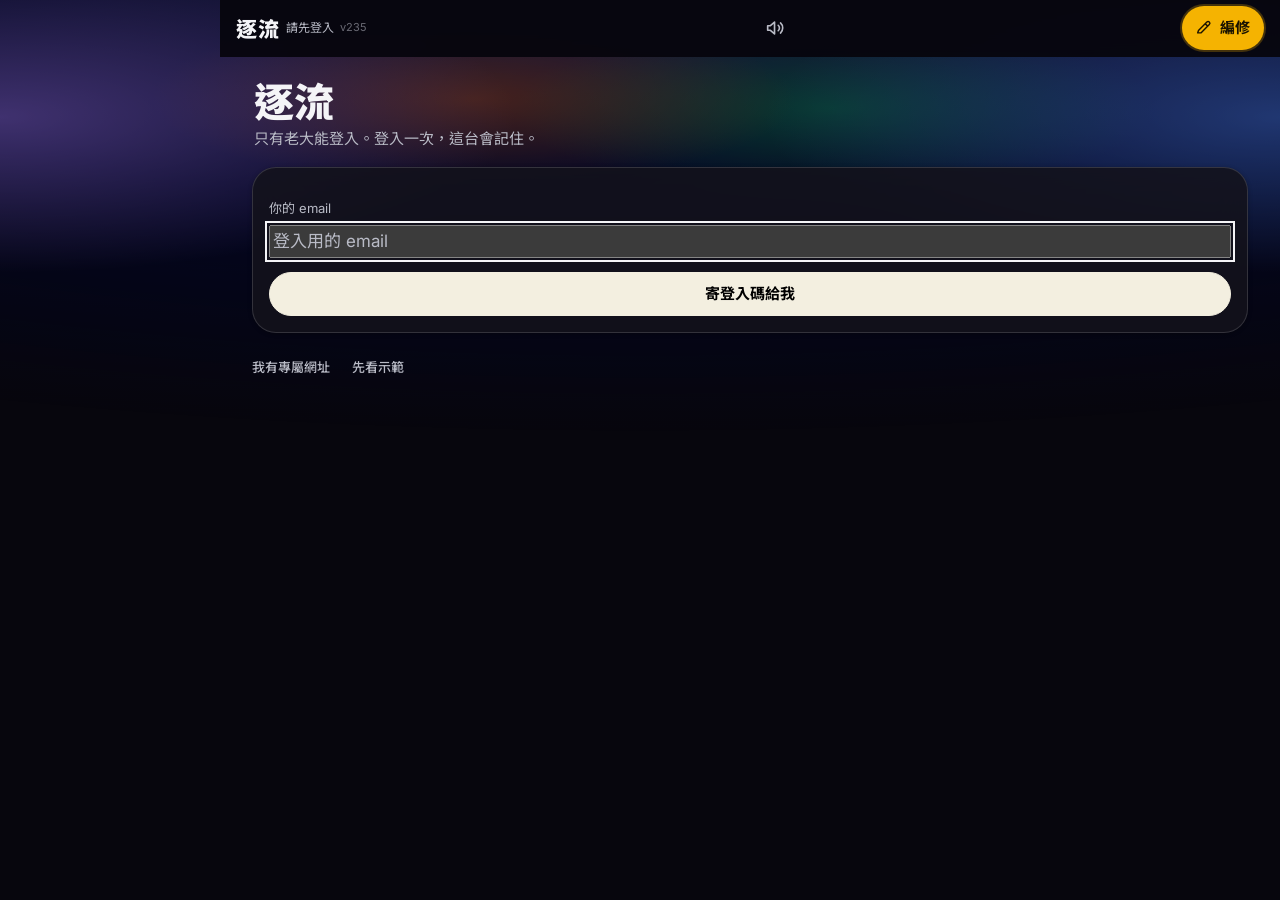
==== commit 0a5fe151: "逐流 v235：節奏拖拉修正（msg 1660）：時長照條目寫的算、只動拖過的那段、做完的不參與、重排中不能再拖、錨定跟著帶" ====
--- a/current/index.html
+++ b/current/index.html
@@ -13,11 +13,11 @@
 <meta name="mobile-web-app-capable" content="yes">
 <meta name="apple-mobile-web-app-title" content="逐流">
 <meta name="apple-mobile-web-app-status-bar-style" content="black">
-<script src="js/demo.js?v234"></script>
+<script src="js/demo.js?v235"></script>
 <link rel="manifest" href="manifest.webmanifest">
 <link rel="icon" type="image/svg+xml" href="icons/icon.svg?v=20261124d">
 <link rel="apple-touch-icon" href="icons/apple-touch-icon.png?v=20261124d">
-<link rel="stylesheet" href="css/app.css?v234">
+<link rel="stylesheet" href="css/app.css?v235">
 <link rel="preconnect" href="https://fonts.googleapis.com">
 <link rel="preconnect" href="https://fonts.gstatic.com" crossorigin>
 <link rel="stylesheet" id="fontlink" href="https://fonts.googleapis.com/css2?family=Barlow+Condensed:wght@800&family=Inter:wght@400;500;600&family=Noto+Sans+TC:wght@400;500;700;900&display=swap">
@@ -44,8 +44,8 @@
   <nav class="tabs" aria-label="主要分頁"><div class="tabs-in" id="tabs"></div></nav>
 </div>
 
-<script defer src="js/bot_face.js?v234"></script>
-<script defer src="js/bot_voice.js?v234"></script>
-<script defer src="js/app.js?v234"></script>
+<script defer src="js/bot_face.js?v235"></script>
+<script defer src="js/bot_voice.js?v235"></script>
+<script defer src="js/app.js?v235"></script>
 </body>
 </html>
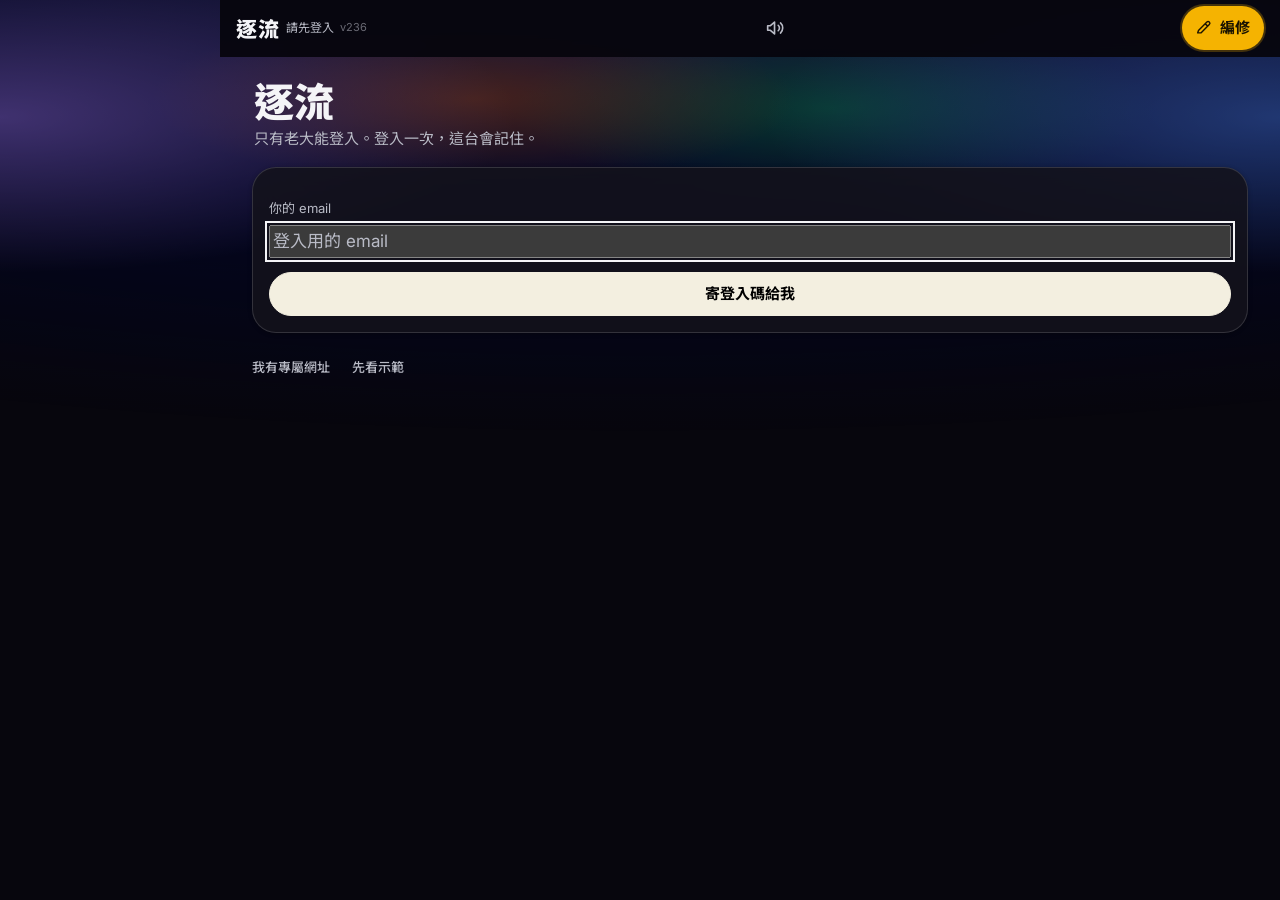
==== commit ed5da7df: "逐流 v236：監工進度改三態（未處理／進行中／已完成）；自動回覆不算回覆；跟監工講的每一則都列；版號配對修正（msg 1666）" ====
--- a/current/index.html
+++ b/current/index.html
@@ -13,11 +13,11 @@
 <meta name="mobile-web-app-capable" content="yes">
 <meta name="apple-mobile-web-app-title" content="逐流">
 <meta name="apple-mobile-web-app-status-bar-style" content="black">
-<script src="js/demo.js?v235"></script>
+<script src="js/demo.js?v236"></script>
 <link rel="manifest" href="manifest.webmanifest">
 <link rel="icon" type="image/svg+xml" href="icons/icon.svg?v=20261124d">
 <link rel="apple-touch-icon" href="icons/apple-touch-icon.png?v=20261124d">
-<link rel="stylesheet" href="css/app.css?v235">
+<link rel="stylesheet" href="css/app.css?v236">
 <link rel="preconnect" href="https://fonts.googleapis.com">
 <link rel="preconnect" href="https://fonts.gstatic.com" crossorigin>
 <link rel="stylesheet" id="fontlink" href="https://fonts.googleapis.com/css2?family=Barlow+Condensed:wght@800&family=Inter:wght@400;500;600&family=Noto+Sans+TC:wght@400;500;700;900&display=swap">
@@ -44,8 +44,8 @@
   <nav class="tabs" aria-label="主要分頁"><div class="tabs-in" id="tabs"></div></nav>
 </div>
 
-<script defer src="js/bot_face.js?v235"></script>
-<script defer src="js/bot_voice.js?v235"></script>
-<script defer src="js/app.js?v235"></script>
+<script defer src="js/bot_face.js?v236"></script>
+<script defer src="js/bot_voice.js?v236"></script>
+<script defer src="js/app.js?v236"></script>
 </body>
 </html>
--- a/current/css/app.css
+++ b/current/css/app.css
@@ -2100,3 +2100,4 @@
 .ckbox .ckh .ckarr svg{width:17px;height:17px;color:#f5b301}
 .ckbox .ckh .ckarr:active{background:rgba(127,127,127,.22)}
 .ckbox .ckh h2 small{white-space:nowrap}
+.mkpg .pg-recv .pgs{background:rgba(255,69,58,.2)}
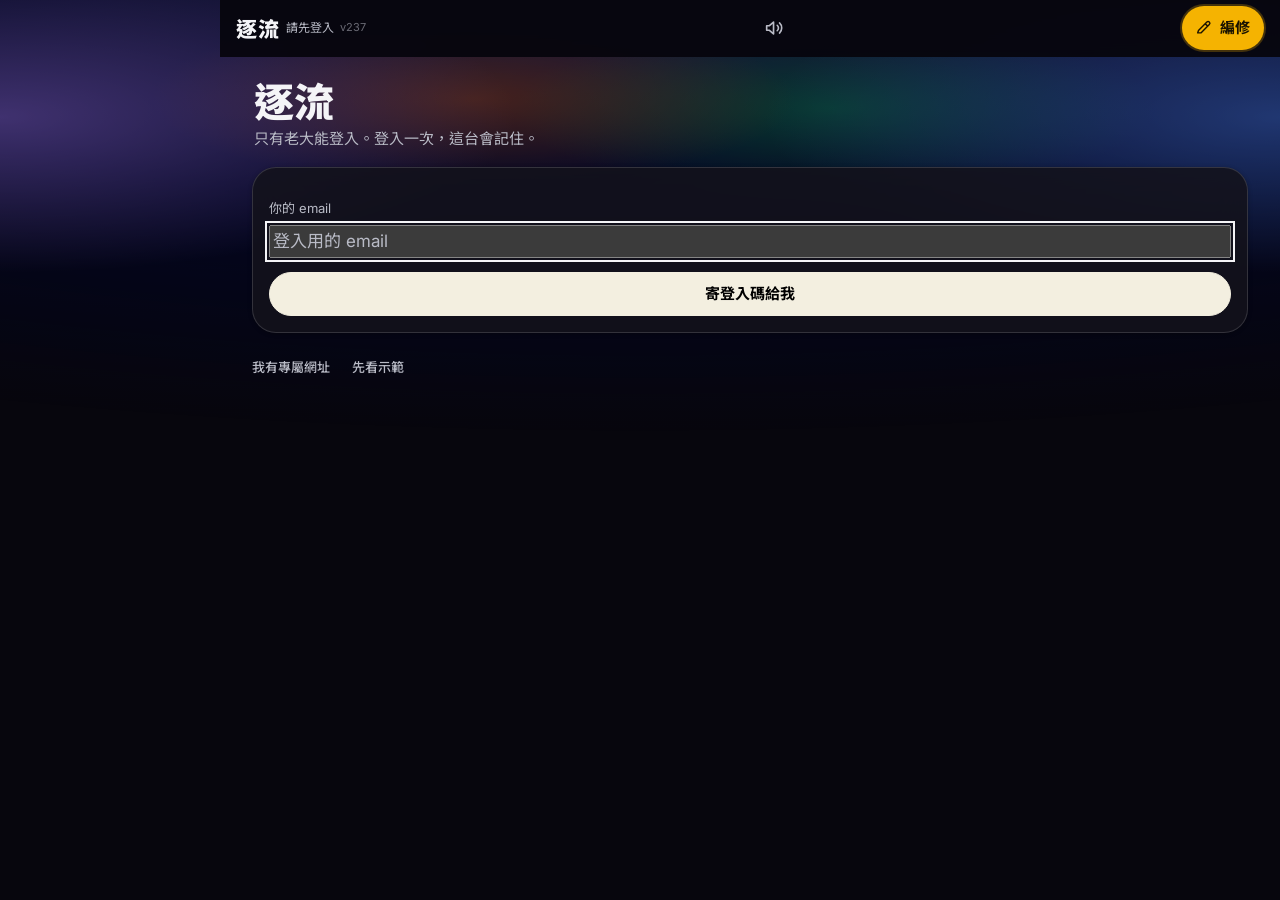
==== commit 02f28674: "逐流 v237：監工進度一則回好幾單時版號照同一行對；加節奏專注樣張 proto/focus-1126.html（msg 1666）" ====
--- a/current/index.html
+++ b/current/index.html
@@ -13,11 +13,11 @@
 <meta name="mobile-web-app-capable" content="yes">
 <meta name="apple-mobile-web-app-title" content="逐流">
 <meta name="apple-mobile-web-app-status-bar-style" content="black">
-<script src="js/demo.js?v236"></script>
+<script src="js/demo.js?v237"></script>
 <link rel="manifest" href="manifest.webmanifest">
 <link rel="icon" type="image/svg+xml" href="icons/icon.svg?v=20261124d">
 <link rel="apple-touch-icon" href="icons/apple-touch-icon.png?v=20261124d">
-<link rel="stylesheet" href="css/app.css?v236">
+<link rel="stylesheet" href="css/app.css?v237">
 <link rel="preconnect" href="https://fonts.googleapis.com">
 <link rel="preconnect" href="https://fonts.gstatic.com" crossorigin>
 <link rel="stylesheet" id="fontlink" href="https://fonts.googleapis.com/css2?family=Barlow+Condensed:wght@800&family=Inter:wght@400;500;600&family=Noto+Sans+TC:wght@400;500;700;900&display=swap">
@@ -44,8 +44,8 @@
   <nav class="tabs" aria-label="主要分頁"><div class="tabs-in" id="tabs"></div></nav>
 </div>
 
-<script defer src="js/bot_face.js?v236"></script>
-<script defer src="js/bot_voice.js?v236"></script>
-<script defer src="js/app.js?v236"></script>
+<script defer src="js/bot_face.js?v237"></script>
+<script defer src="js/bot_voice.js?v237"></script>
+<script defer src="js/app.js?v237"></script>
 </body>
 </html>
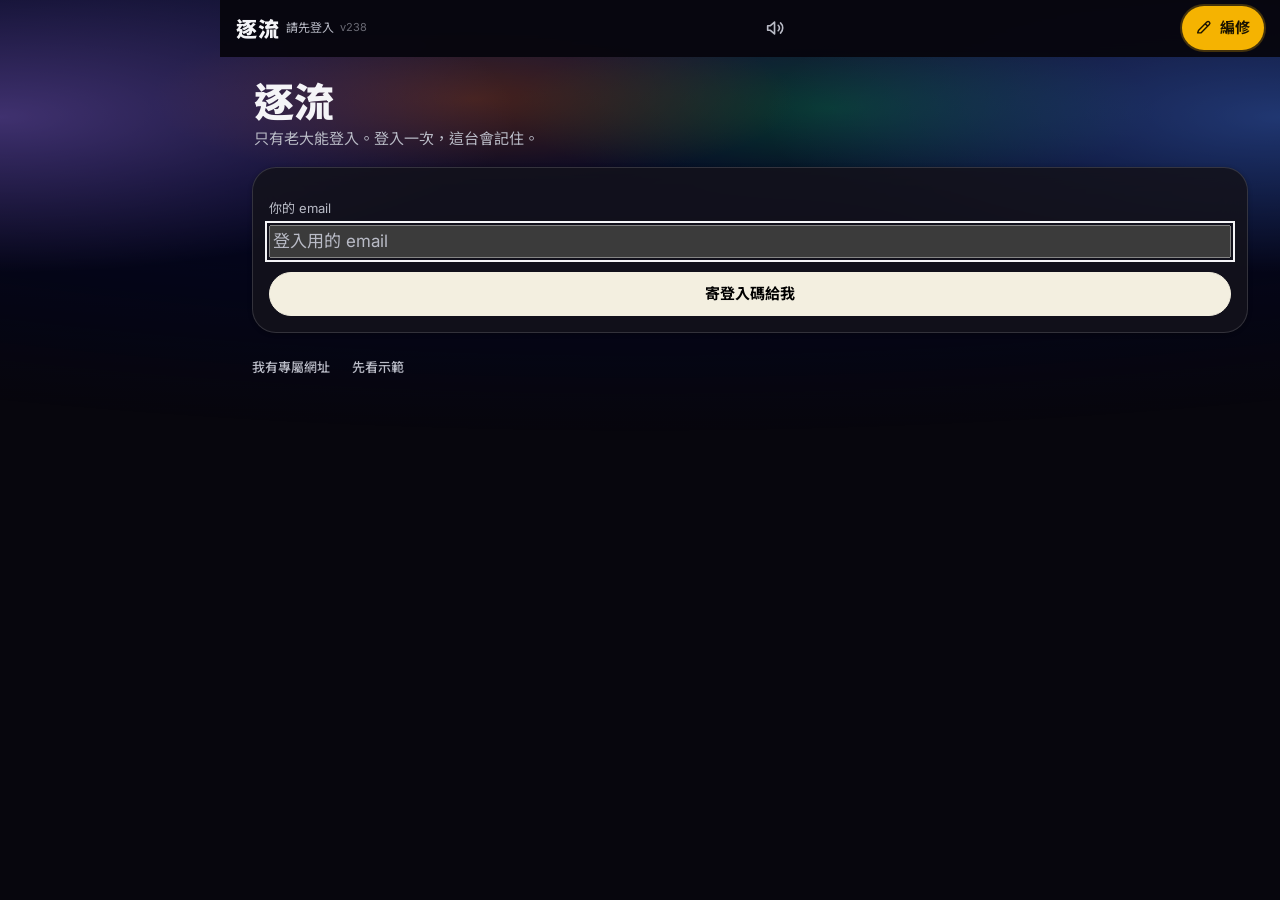
==== commit e23dd146: "逐流 v238：節奏時長縮寫，字尾數字＝幾分（鋪床 15、開會 60），1.5h、2h 照舊；輸入框提示（msg 1666）" ====
--- a/current/index.html
+++ b/current/index.html
@@ -13,11 +13,11 @@
 <meta name="mobile-web-app-capable" content="yes">
 <meta name="apple-mobile-web-app-title" content="逐流">
 <meta name="apple-mobile-web-app-status-bar-style" content="black">
-<script src="js/demo.js?v237"></script>
+<script src="js/demo.js?v238"></script>
 <link rel="manifest" href="manifest.webmanifest">
 <link rel="icon" type="image/svg+xml" href="icons/icon.svg?v=20261124d">
 <link rel="apple-touch-icon" href="icons/apple-touch-icon.png?v=20261124d">
-<link rel="stylesheet" href="css/app.css?v237">
+<link rel="stylesheet" href="css/app.css?v238">
 <link rel="preconnect" href="https://fonts.googleapis.com">
 <link rel="preconnect" href="https://fonts.gstatic.com" crossorigin>
 <link rel="stylesheet" id="fontlink" href="https://fonts.googleapis.com/css2?family=Barlow+Condensed:wght@800&family=Inter:wght@400;500;600&family=Noto+Sans+TC:wght@400;500;700;900&display=swap">
@@ -44,8 +44,8 @@
   <nav class="tabs" aria-label="主要分頁"><div class="tabs-in" id="tabs"></div></nav>
 </div>
 
-<script defer src="js/bot_face.js?v237"></script>
-<script defer src="js/bot_voice.js?v237"></script>
-<script defer src="js/app.js?v237"></script>
+<script defer src="js/bot_face.js?v238"></script>
+<script defer src="js/bot_voice.js?v238"></script>
+<script defer src="js/app.js?v238"></script>
 </body>
 </html>
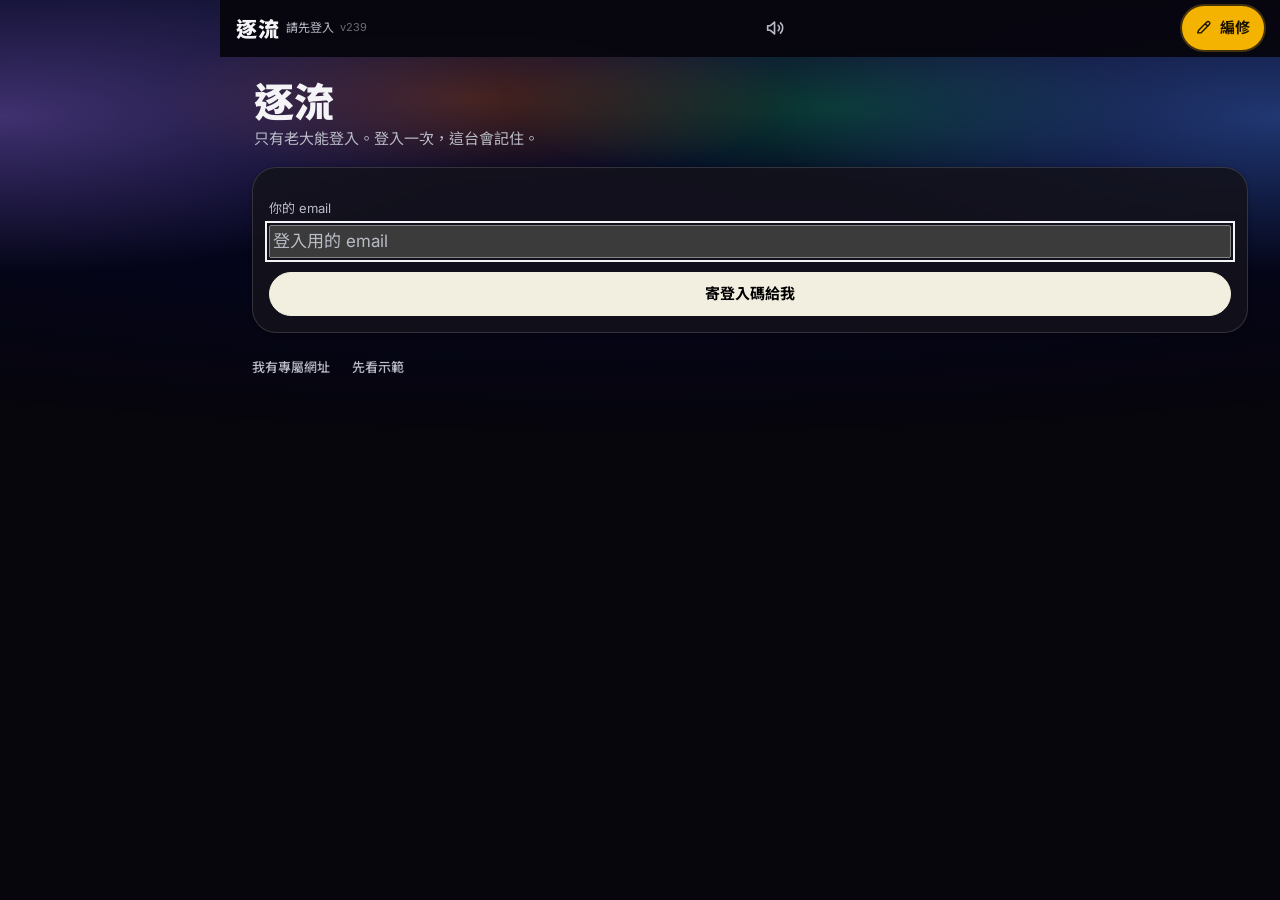
==== commit 61671f78: "逐流 v239：節奏時長膠囊（5 分～4h）、專注模式（選件、全暗倒數、休息時間、定定提醒、超時續算、完成記實際）、專注紀錄頁；節奏由定定主管（msg 1666、1670）" ====
--- a/current/index.html
+++ b/current/index.html
@@ -13,11 +13,11 @@
 <meta name="mobile-web-app-capable" content="yes">
 <meta name="apple-mobile-web-app-title" content="逐流">
 <meta name="apple-mobile-web-app-status-bar-style" content="black">
-<script src="js/demo.js?v238"></script>
+<script src="js/demo.js?v239"></script>
 <link rel="manifest" href="manifest.webmanifest">
 <link rel="icon" type="image/svg+xml" href="icons/icon.svg?v=20261124d">
 <link rel="apple-touch-icon" href="icons/apple-touch-icon.png?v=20261124d">
-<link rel="stylesheet" href="css/app.css?v238">
+<link rel="stylesheet" href="css/app.css?v239">
 <link rel="preconnect" href="https://fonts.googleapis.com">
 <link rel="preconnect" href="https://fonts.gstatic.com" crossorigin>
 <link rel="stylesheet" id="fontlink" href="https://fonts.googleapis.com/css2?family=Barlow+Condensed:wght@800&family=Inter:wght@400;500;600&family=Noto+Sans+TC:wght@400;500;700;900&display=swap">
@@ -44,8 +44,8 @@
   <nav class="tabs" aria-label="主要分頁"><div class="tabs-in" id="tabs"></div></nav>
 </div>
 
-<script defer src="js/bot_face.js?v238"></script>
-<script defer src="js/bot_voice.js?v238"></script>
-<script defer src="js/app.js?v238"></script>
+<script defer src="js/bot_face.js?v239"></script>
+<script defer src="js/bot_voice.js?v239"></script>
+<script defer src="js/app.js?v239"></script>
 </body>
 </html>
--- a/current/css/app.css
+++ b/current/css/app.css
@@ -2101,3 +2101,83 @@
 .ckbox .ckh .ckarr:active{background:rgba(127,127,127,.22)}
 .ckbox .ckh h2 small{white-space:nowrap}
 .mkpg .pg-recv .pgs{background:rgba(255,69,58,.2)}
+/* v239（msg 1666、1670）：節奏時長膠囊、專注、紀錄（全部用外觀的色票與字體） */
+.ckbox .ckh .ckfoc{background:var(--pri);color:var(--pri-ink)}
+.ckbox .ckh .ckfoc svg{color:currentColor}
+.ckbox .ck.want{position:relative}
+.ckdur{flex:none;align-self:center;min-height:36px;min-width:48px;padding:0 10px;margin-left:4px;border:1px solid var(--line);border-radius:var(--rb);background:none;color:var(--ink2);font:inherit;font-size:13px;font-variant-numeric:tabular-nums;cursor:pointer;white-space:nowrap}
+.ckdur.est{border-style:dashed}
+.ckdur:active{background:rgba(127,127,127,.15)}
+.ckdurp{position:fixed;z-index:57;width:min(320px,88vw);background:var(--solid);border:1px solid var(--line);border-radius:min(var(--r),18px);padding:10px;box-shadow:0 10px 30px rgba(0,0,0,.35)}
+.ckdurp p{margin:0 0 8px;font-size:13px;color:var(--ink2)}
+.ckdurp .ckdc{display:flex;flex-wrap:wrap;gap:6px}
+.ckdurp button{min-height:44px;min-width:52px;padding:0 10px;border:1px solid var(--line);border-radius:var(--rb);background:var(--sf2);color:var(--ink);font:inherit;font-size:14px;cursor:pointer}
+.ckdurp button[aria-pressed="true"]{background:var(--pri);color:var(--pri-ink);border-color:var(--pri)}
+.ckdurp .ckdd2{margin:8px 0 0;color:var(--ink)}
+.ckdurp .ckdd2 button{min-height:36px;margin-left:6px}
+.ckft{display:flex;align-items:center;gap:8px;margin-top:10px;font-size:12px;color:var(--ink2)}
+.ckft span{flex:1;min-width:0}
+.ckflog{flex:none;min-height:40px;padding:0 12px;border:1px solid var(--line);border-radius:var(--rb);background:none;color:var(--ink);font:inherit;font-size:13px;cursor:pointer}
+body.fselmode .ckbox .ck.want:not(.done){cursor:pointer}
+body.fselmode .ckbox .ck.want .cklp,body.fselmode .ckbox .ck.want .ckdur{visibility:hidden}
+body.fselmode .ckbox .ck.want:not(.done) .ckbx{border-radius:7px}
+body.fselmode .ckbox .ck.want.fpick .ckbx{background:var(--pri);color:var(--pri-ink);border-color:var(--pri)}
+body.fselmode .ckbox .ck.want.fpick .ckbx::after{content:"✓";font-weight:800}
+body.fselmode .ckbox .ck.want.done{opacity:.45}
+.fbar{position:fixed;left:0;right:0;bottom:0;z-index:56;padding:10px 12px calc(10px + env(safe-area-inset-bottom));background:var(--bar);backdrop-filter:blur(16px);-webkit-backdrop-filter:blur(16px);border-top:1px solid var(--line)}
+.fbar .fbi{max-width:560px;margin:0 auto;display:flex;flex-direction:column;gap:8px}
+.fbar .fbr{display:flex;align-items:center;gap:6px;flex-wrap:wrap;font-size:13px;color:var(--ink2)}
+.fbar .fbr span{margin-right:2px}
+.fbar .fbr button{min-height:40px;padding:0 12px;border:1px solid var(--line);border-radius:var(--rb);background:none;color:var(--ink);font:inherit;font-size:13px;cursor:pointer}
+.fbar .fbr button[aria-pressed="true"]{background:var(--pri);color:var(--pri-ink);border-color:var(--pri)}
+.fbar .fbb{display:flex;gap:8px}.fbar .fbb .pri{flex:1}
+html.fovon,html.fovon body{overflow:hidden}
+.fov{position:fixed;inset:0;z-index:58;background:var(--bg);color:var(--ink);overflow-y:auto;padding:calc(14px + env(safe-area-inset-top)) max(16px,env(safe-area-inset-right)) calc(18px + env(safe-area-inset-bottom)) max(16px,env(safe-area-inset-left))}
+.fov .fvi{max-width:520px;margin:0 auto;min-height:100%;display:flex;flex-direction:column;align-items:center;gap:6px}
+.fov .fvt{width:100%;display:flex;align-items:center;justify-content:space-between;font-size:13px;color:var(--ink2)}
+.fov .fvic{min-width:44px;min-height:44px;border:0;border-radius:12px;background:rgba(127,127,127,.14);color:var(--ink);display:grid;place-items:center;font:inherit;font-size:18px;cursor:pointer}
+.fov .fvic svg{width:20px;height:20px}
+.fov .fvr{position:relative;width:min(70vw,300px);aspect-ratio:1;max-width:100%;margin:14px 0 6px}
+.fov .fvr svg{width:100%;height:100%;transform:rotate(-90deg)}
+.fov .fvr .trk{fill:none;stroke:var(--line);stroke-width:8}
+.fov .fvr .arc{fill:none;stroke:var(--ink);stroke-width:8;stroke-linecap:round}
+.fov .fvr.rest .arc{stroke:var(--ok)}
+.fov .fvr.over .arc{stroke:#f5b301}
+.fov .fvx{position:absolute;inset:0;display:flex;flex-direction:column;align-items:center;justify-content:center}
+.fov .fvx b{font-family:var(--fn);font-size:clamp(44px,15vw,66px);font-weight:700;letter-spacing:var(--ls);font-variant-numeric:tabular-nums}
+.fov .fvr.over .fvx b{color:#f5b301}
+.fov .fvx small{font-size:13px;color:var(--ink2)}
+.fov .fvn,.fov .fvh{font-family:var(--fd);font-weight:var(--wd);font-size:24px;letter-spacing:var(--ls);margin:4px 0 0;text-align:center;overflow-wrap:anywhere;text-wrap:balance}
+.fov .fvp{margin:0;font-size:14px;color:var(--ink2);text-align:center}
+.fov .fvd{width:100%;margin:10px 0 0;padding:10px 12px;border-radius:min(var(--r),14px);background:rgba(245,179,1,.15);border:1px solid rgba(245,179,1,.4);font-size:14px;line-height:1.5;color:var(--ink)}
+.fov .fvq{width:100%;margin-top:auto;font-size:14px;color:var(--ink2)}
+.fov .fvq p{margin:12px 0 4px}.fov .fvq ol{margin:0 0 10px;padding-left:20px}
+.fov .fvb{width:100%;display:flex;gap:8px;margin-top:8px}
+.fov .fvb .btn{flex:none;min-height:48px}.fov .fvb .btn.pri{flex:1}
+.fov .fvb .btn.ghost{flex:1}
+.fov .fvtb{width:100%;border-collapse:collapse;font-size:14px;margin:8px 0}
+.fov .fvtb th,.fov .fvtb td{text-align:left;padding:8px 4px;border-bottom:1px solid var(--line)}
+.fov .fvtb td.num,.fov .fvtb th:not(:first-child){text-align:right;white-space:nowrap}
+.fov .slow{color:#d98e00}.fov .fast{color:var(--ok)}
+.fov em{font-style:normal}
+.fov .fvk{width:100%;display:grid;grid-template-columns:repeat(3,minmax(0,1fr));gap:8px;margin:10px 0 4px}
+.fov .fvk div{border:1px solid var(--line);border-radius:min(var(--r),16px);padding:10px;display:flex;flex-direction:column;gap:2px;min-width:0}
+.fov .fvk b{font-family:var(--fn);font-size:22px;font-variant-numeric:tabular-nums}
+.fov .fvk small{font-size:12px;color:var(--ink2)}
+.fov.fvlog .fvi,.fov .fvlog{align-items:stretch}
+.fov h3{font-size:15px;margin:14px 0 4px;width:100%}
+.fov .fvh2{list-style:none;margin:0;padding:0;width:100%}
+.fov .fvh2 li{display:flex;flex-direction:column;padding:8px 0;border-bottom:1px solid var(--line);font-size:14px}
+.fov .fvh2 li span{color:var(--ink2)}
+.fov details{width:100%;border-bottom:1px solid var(--line)}
+.fov summary{display:flex;justify-content:space-between;min-height:44px;align-items:center;cursor:pointer;font-size:14px}
+@media (prefers-reduced-motion: reduce){.fov *{transition:none!important}}
+.ckbox .ckft{flex-wrap:wrap}
+.ckbox .ckft .ckfoc{flex:1;display:inline-flex;align-items:center;justify-content:center;gap:6px;min-height:44px;padding:0 14px;border:0;border-radius:var(--rb);background:var(--pri);color:var(--pri-ink);font:inherit;font-size:15px;font-weight:600;cursor:pointer}
+.ckbox .ckft .ckfoc svg{width:18px;height:18px}
+.ckbox .ckft .ckflog{min-height:44px}
+.ckbox .ckft2{margin:6px 2px 0;font-size:12px;color:var(--ink2)}
+body.fselmode .ckbox .ck.want.fpick .ckbx{background:#f5b301!important;border-color:#f5b301!important;color:#000!important;border-radius:7px!important}
+body.fselmode .ckbox .ck.want:not(.done):not(.fpick) .ckbx{border-radius:7px!important}
+.fov .fvlog .fvp{text-align:left}
+.ckbox .ck.want.durop{z-index:21}
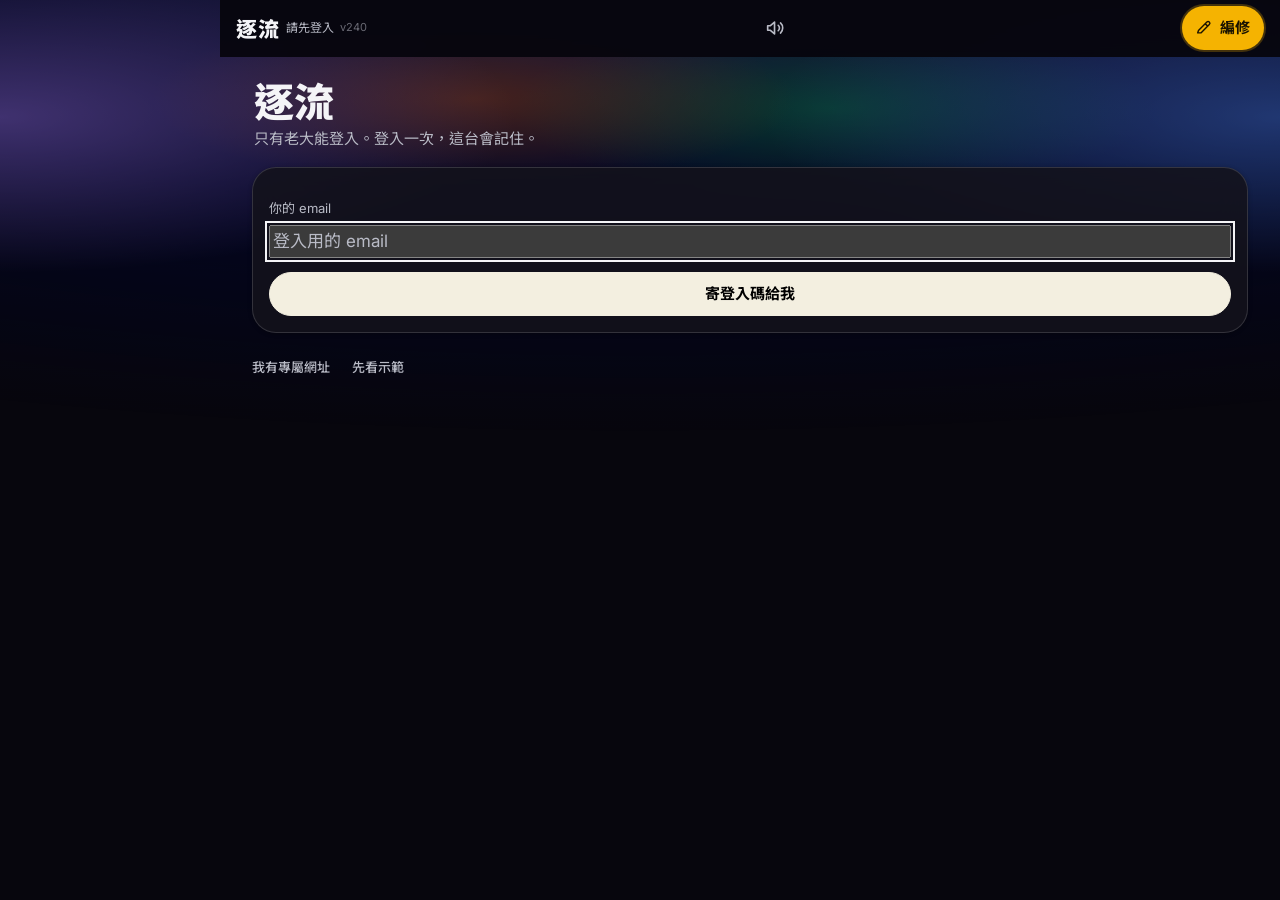
==== commit 1ea5ebd3: "逐流 v240：面板自動請求改走資料庫原子去重 opp_autoreq_add（未處理不重發、處理後 30 分冷卻、kind=system 不叫醒櫃臺不 wake），前端鍵改卡片 id、同輪重入擋（m" ====
--- a/current/index.html
+++ b/current/index.html
@@ -13,11 +13,11 @@
 <meta name="mobile-web-app-capable" content="yes">
 <meta name="apple-mobile-web-app-title" content="逐流">
 <meta name="apple-mobile-web-app-status-bar-style" content="black">
-<script src="js/demo.js?v239"></script>
+<script src="js/demo.js?v240"></script>
 <link rel="manifest" href="manifest.webmanifest">
 <link rel="icon" type="image/svg+xml" href="icons/icon.svg?v=20261124d">
 <link rel="apple-touch-icon" href="icons/apple-touch-icon.png?v=20261124d">
-<link rel="stylesheet" href="css/app.css?v239">
+<link rel="stylesheet" href="css/app.css?v240">
 <link rel="preconnect" href="https://fonts.googleapis.com">
 <link rel="preconnect" href="https://fonts.gstatic.com" crossorigin>
 <link rel="stylesheet" id="fontlink" href="https://fonts.googleapis.com/css2?family=Barlow+Condensed:wght@800&family=Inter:wght@400;500;600&family=Noto+Sans+TC:wght@400;500;700;900&display=swap">
@@ -44,8 +44,8 @@
   <nav class="tabs" aria-label="主要分頁"><div class="tabs-in" id="tabs"></div></nav>
 </div>
 
-<script defer src="js/bot_face.js?v239"></script>
-<script defer src="js/bot_voice.js?v239"></script>
-<script defer src="js/app.js?v239"></script>
+<script defer src="js/bot_face.js?v240"></script>
+<script defer src="js/bot_voice.js?v240"></script>
+<script defer src="js/app.js?v240"></script>
 </body>
 </html>
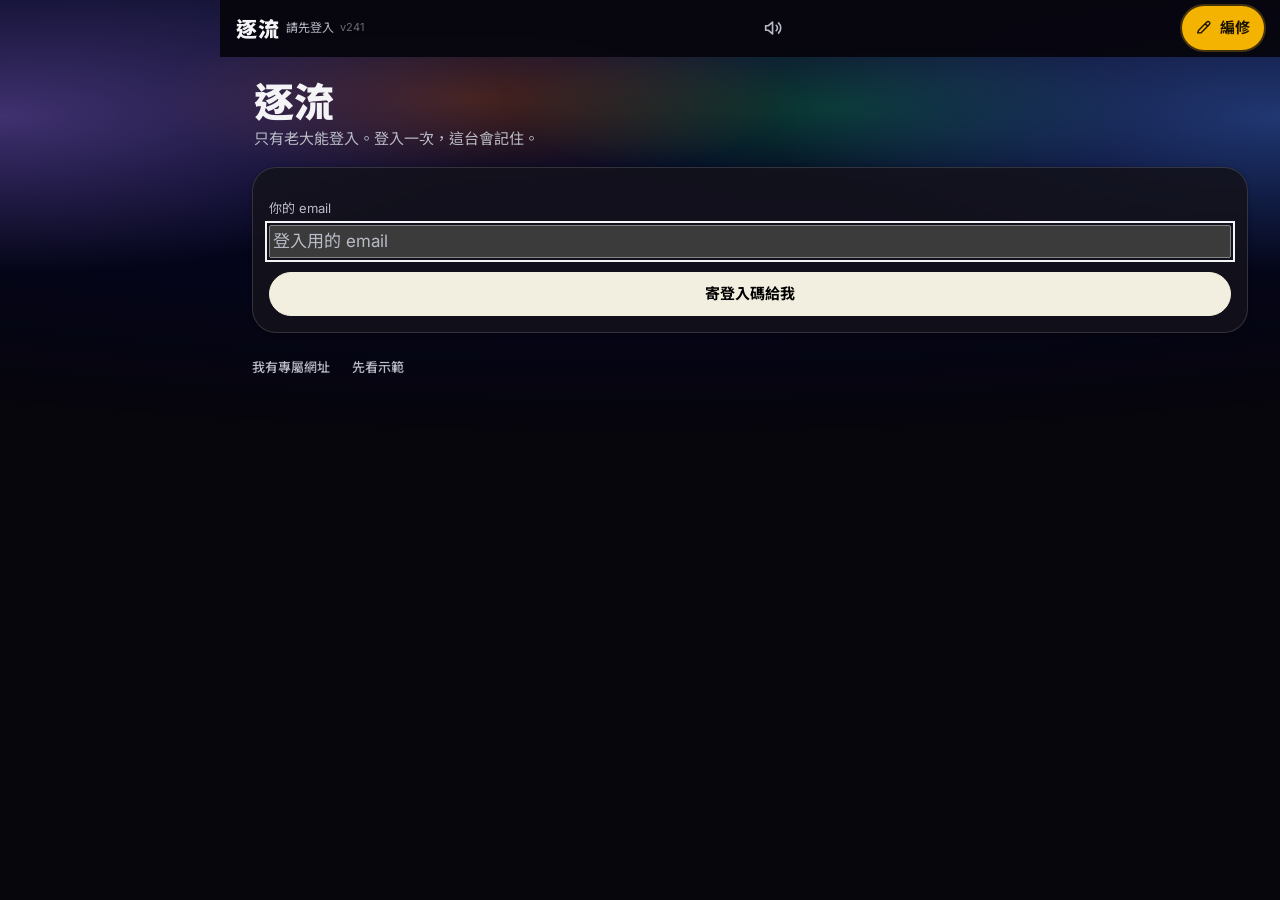
==== commit a4699ae9: "逐流 v241：開放 __zl.cwAsk 給去重測試用（msg 1731 驗證）" ====
--- a/current/index.html
+++ b/current/index.html
@@ -13,11 +13,11 @@
 <meta name="mobile-web-app-capable" content="yes">
 <meta name="apple-mobile-web-app-title" content="逐流">
 <meta name="apple-mobile-web-app-status-bar-style" content="black">
-<script src="js/demo.js?v240"></script>
+<script src="js/demo.js?v241"></script>
 <link rel="manifest" href="manifest.webmanifest">
 <link rel="icon" type="image/svg+xml" href="icons/icon.svg?v=20261124d">
 <link rel="apple-touch-icon" href="icons/apple-touch-icon.png?v=20261124d">
-<link rel="stylesheet" href="css/app.css?v240">
+<link rel="stylesheet" href="css/app.css?v241">
 <link rel="preconnect" href="https://fonts.googleapis.com">
 <link rel="preconnect" href="https://fonts.gstatic.com" crossorigin>
 <link rel="stylesheet" id="fontlink" href="https://fonts.googleapis.com/css2?family=Barlow+Condensed:wght@800&family=Inter:wght@400;500;600&family=Noto+Sans+TC:wght@400;500;700;900&display=swap">
@@ -44,8 +44,8 @@
   <nav class="tabs" aria-label="主要分頁"><div class="tabs-in" id="tabs"></div></nav>
 </div>
 
-<script defer src="js/bot_face.js?v240"></script>
-<script defer src="js/bot_voice.js?v240"></script>
-<script defer src="js/app.js?v240"></script>
+<script defer src="js/bot_face.js?v241"></script>
+<script defer src="js/bot_voice.js?v241"></script>
+<script defer src="js/app.js?v241"></script>
 </body>
 </html>
